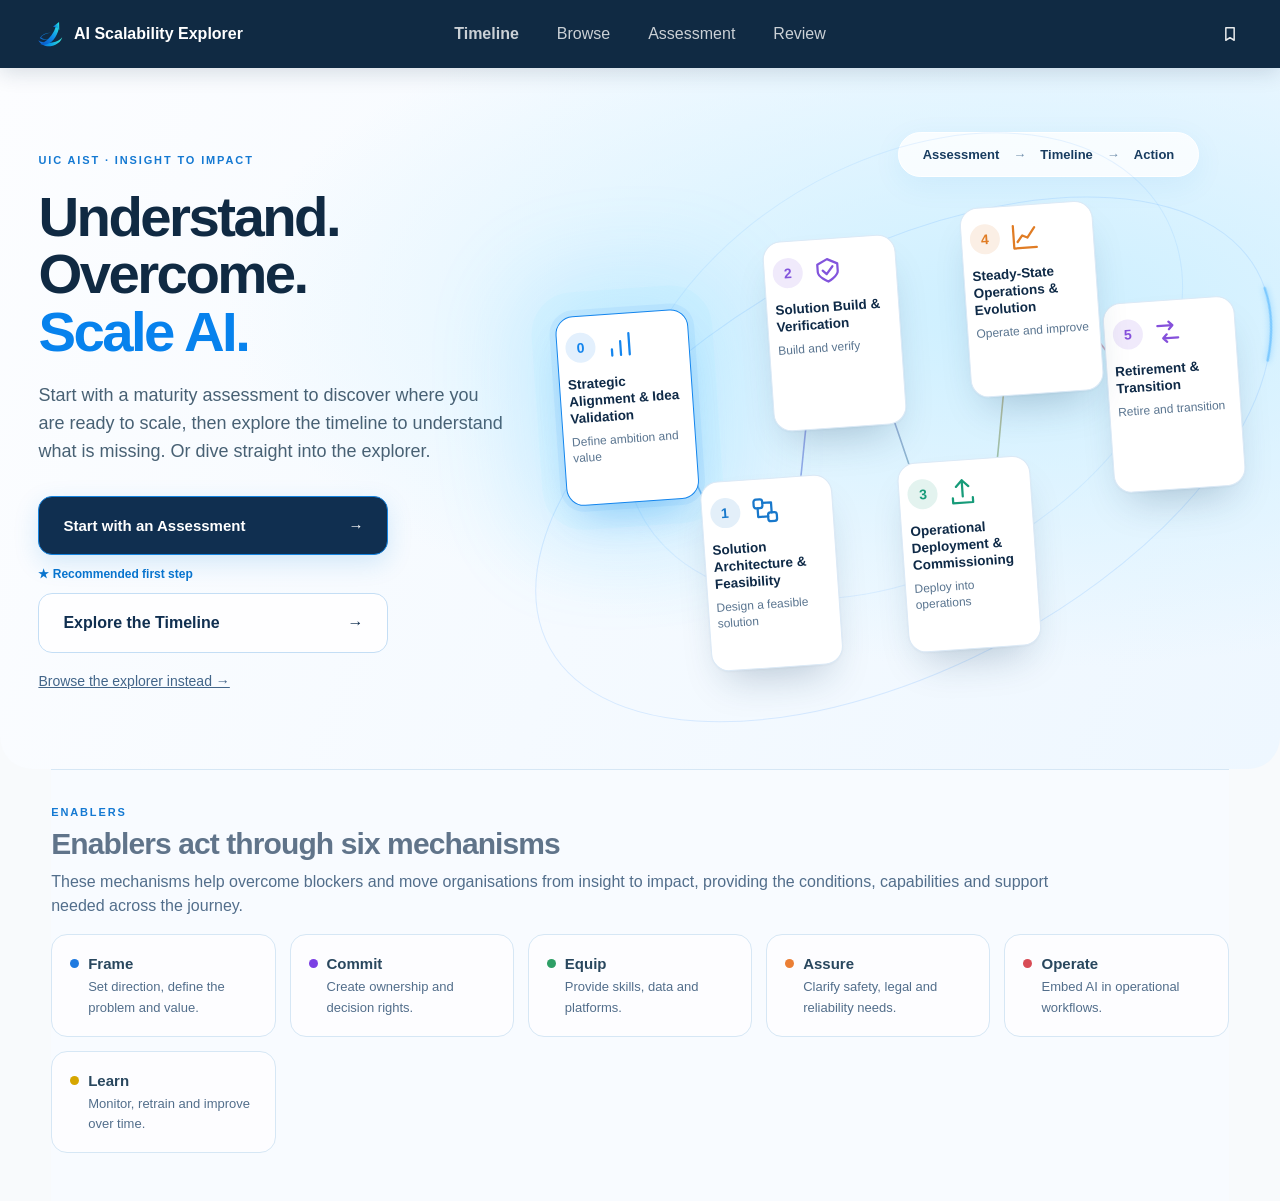
==== index.html @ 23cfee9b "Hide stakeholder review and highlight the first stakeholder in Explorer cards" ====
<!doctype html>
<html lang="en">
<head>
  <meta charset="utf-8" />
  <meta name="viewport" content="width=device-width, initial-scale=1" />
  <meta name="color-scheme" content="light" />
  <title>AI Scalability Explorer</title>
  <script src="dependencies.js?v=20261002-stage-map"></script>
  <script src="stage-dependencies.js?v=20261002-stage-map"></script>
  <script src="validation.js?v=20261102-review84"></script>
  <script src="readiness.js?v=20261012-review"></script>
  <link rel="stylesheet" href="readiness.css?v=20261012-review" />
  <link rel="stylesheet" href="validation.css?v=20261007-review" />
  <style>
:root {
  --navy: #102a43;
  --navy-2: #173f5f;
  --ink: #172b3a;
  --muted: #64748b;
  --line: #dde6ee;
  --line-2: #edf2f6;
  --surface: #ffffff;
  --surface-soft: #f7fafc;
  --blue: #1479d2;
  --blue-soft: #eaf4ff;
  --shadow: 0 10px 35px rgba(16, 42, 67, .08);
  --frame: #1f7ae0;
  --commit: #7b3fe4;
  --equip: #2e9f66;
  --assure: #eb7f35;
  --operate: #d84b55;
  --learn: #d6a600;
  --radius-lg: 22px;
  --radius: 15px;
  --radius-sm: 10px;
}

* { box-sizing: border-box; }
html { scroll-behavior: smooth; }
body {
  margin: 0;
  font-family: Inter, ui-sans-serif, -apple-system, BlinkMacSystemFont, "Segoe UI", sans-serif;
  color: var(--ink);
  background: #f8fafc;
  -webkit-font-smoothing: antialiased;
}
button, input, select { font: inherit; }
button { color: inherit; }
.svg-sprite { position: absolute; overflow: hidden; }

.topbar {
  height: 68px;
  background: var(--navy);
  color: white;
  display: grid;
  grid-template-columns: 1fr auto 1fr;
  align-items: center;
  gap: 20px;
  padding: 0 30px;
  position: sticky;
  top: 0;
  z-index: 50;
  box-shadow: 0 4px 22px rgba(15, 42, 67, .16);
}
.brand {
  display: inline-flex;
  align-items: center;
  gap: 10px;
  border: 0;
  color: white;
  background: none;
  font-weight: 700;
  cursor: pointer;
  justify-self: start;
}
.brand-mark {
  width: 28px;
  height: 28px;
  position: relative;
  display: inline-block;
  flex: 0 0 auto;
  background: url("assets/ai-scalability-logo-v2.svg") center/contain no-repeat;
}
.brand-mark span { display:none; }
.brand > span:last-child { display:inline-block !important; color:#fff; visibility:visible; opacity:1; white-space:nowrap; }
.main-nav { display: flex; height: 100%; align-items: stretch; gap: 8px; }
.main-nav button, .main-nav .timeline-nav-link {
  border: 0;
  background: none;
  color: rgba(255,255,255,.78);
  padding: 0 15px;
  cursor: pointer;
  position: relative;
  display: flex;
  align-items: center;
  text-decoration: none;
}
.main-nav button:hover, .main-nav button.active, .main-nav .timeline-nav-link:hover { color: white; }
.main-nav .timeline-nav-link.nav-timeline-pill {
  align-self: center;
  height: 38px;
  margin-right: 6px;
  padding: 0 18px;
  border-radius: 20px;
  background: rgba(255,255,255,.14);
  font-weight: 750;
  color: white;
}
.main-nav .timeline-nav-link.nav-timeline-pill:hover { background: rgba(255,255,255,.22); }
.main-nav .timeline-nav-link.nav-timeline-pill::after { content: none; }
.main-nav button.active::after, .main-nav .timeline-nav-link.active::after {
  content: "";
  position: absolute;
  height: 3px;
  left: 15px;
  right: 15px;
  bottom: 0;
  background: #45a3ff;
  border-radius: 3px 3px 0 0;
}
.topbar-actions { justify-self: end; display: flex; align-items: center; gap: 6px; }
.icon-btn {
  width: 40px;
  height: 40px;
  border: 0;
  border-radius: 10px;
  background: transparent;
  color: rgba(255,255,255,.9);
  cursor: pointer;
  position: relative;
  display: grid;
  place-items: center;
}
.icon-btn:hover { background: rgba(255,255,255,.09); }
.icon-btn svg { width: 20px; height: 20px; }
.count-dot {
  position: absolute;
  right: 2px;
  top: 2px;
  min-width: 17px;
  height: 17px;
  padding: 0 4px;
  display: grid;
  place-items: center;
  border-radius: 9px;
  background: #43a0f5;
  color: white;
  font-size: 10px;
  font-weight: 800;
  border: 2px solid var(--navy);
}

#app { min-height: calc(100vh - 68px); }
.page {
  width: min(1180px, calc(100% - 42px));
  margin: 0 auto;
  padding: 54px 0 80px;
}
.page.narrow { width: min(920px, calc(100% - 42px)); }
.eyebrow {
  margin: 0 0 10px;
  font-size: 11px;
  text-transform: uppercase;
  letter-spacing: .17em;
  font-weight: 800;
  color: var(--blue);
}
h1, h2, h3, p { margin-top: 0; }
h1 { font-size: clamp(36px, 5vw, 62px); line-height: .98; letter-spacing: -.045em; color: #102a43; }
h2 { font-size: clamp(30px, 3vw, 42px); line-height: 1.08; letter-spacing: -.03em; color: #102a43; }
h3 { font-size: 18px; color: #17334c; }
.lead { font-size: 18px; line-height: 1.62; color: #486174; max-width: 680px; }
.subtle { color: var(--muted); line-height: 1.55; }

.hero {
  margin-top: -54px;
  padding-top: 70px;
  padding-bottom: 56px;
  min-height: 470px;
  position: relative;
  overflow: hidden;
  background:
    radial-gradient(circle at 78% 24%, rgba(69,163,255,.16), transparent 24%),
    radial-gradient(circle at 64% 55%, rgba(46,159,102,.10), transparent 24%),
    linear-gradient(135deg, #fafdff 0%, #f4f8fb 58%, #edf5fb 100%);
  border-radius: 0 0 32px 32px;
}
.hero::after {
  content: "";
  position: absolute;
  width: 720px;
  height: 260px;
  right: -80px;
  top: 90px;
  border: 2px solid rgba(20,121,210,.16);
  border-left-color: transparent;
  border-bottom-color: transparent;
  border-radius: 50%;
  transform: rotate(-8deg);
}
.hero-inner { width: min(1180px, calc(100% - 42px)); margin: 0 auto; position: relative; z-index: 1; }
.hero-copy { max-width: 640px; }
.hero h1 { max-width: 610px; margin-bottom: 22px; }
.home-cards {
  width: min(1180px, calc(100% - 42px));
  margin: -92px auto 0;
  position: relative;
  z-index: 3;
  display: grid;
  grid-template-columns: repeat(3, 1fr);
  gap: 16px;
}
.entry-card, .domain-card, .path-card {
  border: 1px solid var(--line);
  background: rgba(255,255,255,.98);
  border-radius: var(--radius);
  box-shadow: 0 8px 24px rgba(16,42,67,.04);
  transition: transform .2s ease, box-shadow .2s ease, border-color .2s ease;
}
.entry-card {
  min-height: 210px;
  padding: 26px;
  text-align: left;
  cursor: pointer;
  display: flex;
  flex-direction: column;
}
.entry-card:hover, .domain-card:hover, .path-card:hover {
  transform: translateY(-2px);
  box-shadow: var(--shadow);
  border-color: #c9d9e7;
}
.entry-icon, .domain-icon {
  width: 44px;
  height: 44px;
  border-radius: 50%;
  background: var(--blue-soft);
  color: var(--blue);
  display: grid;
  place-items: center;
  font-weight: 800;
  margin-bottom: 22px;
}
.entry-card p { color: var(--muted); line-height: 1.5; margin-bottom: 20px; }
.card-link { margin-top: auto; color: var(--blue); font-weight: 750; font-size: 14px; }
.framework-strip {
  width: min(1180px, calc(100% - 42px));
  margin: 34px auto 70px;
  padding: 22px 4px;
}
.framework-title { font-size: 12px; font-weight: 750; color: #60748a; margin-bottom: 14px; }
.mechanism-row { display: flex; flex-wrap: wrap; gap: 10px 18px; }
.mechanism-mini { display: inline-flex; align-items: center; gap: 7px; font-size: 13px; font-weight: 720; color: #42596d; }
.mechanism-dot { width: 9px; height: 9px; border-radius: 50%; background: var(--mech); }

.mechanism-explainer-grid {
  display: grid;
  grid-template-columns: repeat(3, minmax(0,1fr));
  gap: 10px;
}
.mechanism-explainer {
  --mech: var(--blue);
  border: 1px solid var(--line);
  background: rgba(255,255,255,.88);
  border-radius: 12px;
  padding: 12px 13px;
  display: grid;
  grid-template-columns: auto 1fr;
  gap: 3px 9px;
  align-items: start;
}
.mechanism-explainer .mechanism-dot { margin-top: 4px; }
.mechanism-explainer strong {
  color: #29475e;
  font-size: 12px;
  line-height: 1.2;
}
.mechanism-explainer small {
  grid-column: 2;
  color: #718595;
  font-size: 10.5px;
  line-height: 1.35;
}


.hero-grid { display: grid; grid-template-columns: minmax(0,440px) minmax(0,1fr); align-items: center; gap: 40px; }
.hero-actions { display: flex; align-items: center; gap: 22px; margin-top: 30px; flex-wrap: wrap; }
.hero-cta {
  display: inline-flex;
  align-items: center;
  gap: 10px;
  background: var(--navy);
  color: #fff;
  text-decoration: none;
  padding: 15px 24px;
  border-radius: 14px;
  font-weight: 750;
  font-size: 15px;
  box-shadow: 0 14px 30px rgba(16,42,67,.22);
  transition: transform .18s ease, box-shadow .18s ease, background .18s ease;
}
.hero-cta:hover { background: var(--navy-2); transform: translateY(-2px); box-shadow: 0 18px 36px rgba(16,42,67,.28); }
.hero-cta-arrow { display: inline-block; transition: transform .18s ease; }
.hero-cta:hover .hero-cta-arrow { transform: translateX(3px); }
.hero-secondary {
  border: 0;
  background: none;
  color: var(--muted);
  font-weight: 650;
  font-size: 14px;
  cursor: pointer;
  padding: 0;
  text-decoration: underline;
  text-underline-offset: 3px;
  text-decoration-color: var(--line);
}
.hero-secondary:hover { color: var(--ink); text-decoration-color: var(--muted); }

.hero-visual { position: relative; }
.hero-visual svg { width: 100%; height: auto; display: block; overflow: visible; }
.hero-visual-tag {
  position: absolute;
  right: 4px;
  bottom: -10px;
  background: rgba(16,42,67,.92);
  color: #fff;
  font-size: 11.5px;
  font-weight: 700;
  padding: 7px 14px;
  border-radius: 20px;
  box-shadow: 0 10px 24px rgba(16,42,67,.22);
}
.hv-card { fill: rgba(255,255,255,.98); stroke: var(--line); stroke-width: 1; }
.hv-card-selected { fill: rgba(255,255,255,.98); stroke: var(--blue); stroke-width: 2; filter: drop-shadow(0 12px 22px rgba(20,121,210,.16)); }
.hv-chip { fill: rgba(255,255,255,.98); }
.hv-num-circle { fill: var(--blue-soft); }
.hv-num-text { fill: var(--blue); font-weight: 800; font-size: 13px; text-anchor: middle; }
.hv-heading { fill: var(--ink); font-weight: 800; font-size: 12.5px; }
.hv-title { fill: var(--ink); font-weight: 750; font-size: 13px; }
.hv-muted { fill: var(--muted); font-size: 10px; }
.hv-kicker { fill: var(--blue); font-weight: 800; font-size: 9.5px; letter-spacing: .04em; }
.hv-chip-title { fill: var(--ink); font-weight: 700; font-size: 10.5px; }
.hv-crumb-bg { fill: var(--blue-soft); }
.hv-crumb-text { fill: var(--blue); font-weight: 800; font-size: 10.5px; }
.hv-frame-line { stroke: var(--frame); }
.hv-frame-fill { fill: var(--frame); }
.hv-frame-text { fill: var(--frame); font-weight: 850; font-size: 9px; letter-spacing: .05em; }
.hv-commit-line { stroke: var(--commit); }
.hv-commit-fill { fill: var(--commit); }
.hv-commit-text { fill: var(--commit); font-weight: 850; font-size: 9px; letter-spacing: .05em; }
.hv-equip-line { stroke: var(--equip); }
.hv-equip-fill { fill: var(--equip); }
.hv-equip-text { fill: var(--equip); font-weight: 850; font-size: 9px; letter-spacing: .05em; }
.hv-edge { fill: none; stroke: #c3d5e0; stroke-width: 2; }
.hv-edge-anim { stroke-dasharray: 420; stroke-dashoffset: 420; animation: hvDraw .85s ease forwards; }
.hv-edge-1 { animation-delay: .1s; }
.hv-edge-2 { animation-delay: .45s; }
.hv-edge-3 { animation-delay: .55s; }
.hv-edge-4 { animation-delay: .65s; }
@keyframes hvDraw { to { stroke-dashoffset: 0; } }
@media (prefers-reduced-motion: reduce) {
  .hv-edge-anim { animation: none; stroke-dashoffset: 0; }
}

.explore-more { width: min(1180px, calc(100% - 42px)); margin: 12px auto 0; }
.explore-more-head { display: flex; align-items: baseline; justify-content: space-between; gap: 16px; margin-bottom: 16px; }
.explore-more-head h2 { font-size: 17px; margin: 0; }
.explore-more-head p { margin: 0; color: var(--muted); font-size: 13px; }
.home-cards.home-cards--secondary { width: auto; margin: 0; position: static; grid-template-columns: repeat(3, 1fr); }
.home-cards--secondary .entry-card { min-height: auto; padding: 20px 22px; }
.home-cards--secondary .entry-icon { width: 34px; height: 34px; margin-bottom: 12px; font-size: 13px; }
.home-cards--secondary h3 { font-size: 15px; margin: 0 0 5px; }
.home-cards--secondary p { font-size: 12.5px; margin-bottom: 10px; line-height: 1.45; }

.page-head { display: flex; align-items: flex-start; justify-content: space-between; gap: 30px; margin-bottom: 34px; }
.page-head h2 { margin-bottom: 8px; }
.path-grid { display: grid; grid-template-columns: repeat(2, minmax(0,1fr)); gap: 18px; margin: 36px 0 36px; }
.path-card { padding: 30px; min-height: 210px; cursor: pointer; text-align: left; }
.path-card .path-visual { width: 54px; height: 54px; border-radius: 17px; display:grid; place-items:center; background:#eef6fd; color: var(--blue); margin-bottom: 35px; font-weight: 850; }
.path-card p { color: var(--muted); line-height: 1.5; }
.path-card.disabled { cursor: default; opacity: .58; }
.path-card.disabled:hover { transform:none; box-shadow:none; border-color:var(--line); }
.browse-all { display: grid; grid-template-columns: 1fr auto 1fr; gap: 16px; align-items: center; margin-top: 22px; }
.browse-all::before, .browse-all::after { content:""; height:1px; background:var(--line); }
.browse-label { font-size: 11px; text-transform: uppercase; letter-spacing: .16em; color: #7a8c9e; font-weight:800; }
.secondary-actions { display:flex; gap:12px; justify-content:center; margin-top:14px; flex-wrap:wrap; }
.outline-btn, .ghost-btn, .primary-btn, .back-btn, .filter-btn {
  border-radius: 10px;
  padding: 10px 15px;
  font-weight: 720;
  cursor: pointer;
}
.outline-btn { border: 1px solid #cbdbe8; background: white; color: #185a91; }
.outline-btn:hover { border-color:#8fb9d9; background:#f8fcff; }
.ghost-btn { border: 0; background: transparent; color: var(--blue); }
.primary-btn { border:0; background:var(--blue); color:white; box-shadow:0 7px 18px rgba(20,121,210,.18); }
.primary-btn:hover { background:#0d6cbc; }
.back-btn { border:0; background:transparent; color: var(--blue); padding-left:0; display:inline-flex; align-items:center; gap:6px; }
.back-btn svg { width:17px; height:17px; }

.domain-grid { display:grid; grid-template-columns:repeat(3,minmax(0,1fr)); gap:16px; }
.domain-card { padding: 24px; min-height: 190px; cursor:pointer; text-align:left; display:flex; flex-direction:column; }
.domain-card h3 { margin-bottom:10px; }
.domain-card p { color: var(--muted); line-height:1.5; }
.domain-card .chev { margin-top:auto; align-self:flex-end; color:var(--blue); }
.domain-card .chev svg { width:19px; height:19px; }
.domain-card.not-loaded { opacity:.62; }
.domain-card.not-loaded:hover { opacity:.8; }

.domain-title-row { display:flex; align-items:flex-start; justify-content:space-between; gap:24px; margin-bottom:26px; }
.domain-heading { display:flex; gap:16px; align-items:flex-start; }
.domain-heading .domain-icon { flex:0 0 auto; margin:0; }
.domain-heading h2 { margin-bottom:8px; }
.filter-btn { border:1px solid #bcd7ec; background:white; color:#1768a6; display:inline-flex; gap:8px; align-items:center; }
.filter-btn svg { width:17px; height:17px; }
.active-context { display:flex; flex-wrap:wrap; gap:8px; margin: -4px 0 22px; }
.context-chip { border-radius:20px; background:#eef6fd; color:#245e8b; font-size:12px; font-weight:700; padding:7px 10px; }

.blocker-list { display:flex; flex-direction:column; gap:10px; }
.blocker-card { border:1px solid var(--line); background:white; border-radius:13px; overflow:hidden; transition:border-color .18s ease, box-shadow .18s ease; }
.blocker-card.open { border-color:#bdd8ec; box-shadow:0 9px 25px rgba(16,42,67,.05); }
.blocker-summary { width:100%; border:0; background:white; text-align:left; padding:20px 22px; display:grid; grid-template-columns:1fr auto; gap:18px; cursor:pointer; }
.blocker-title-line { display:flex; align-items:center; flex-wrap:wrap; gap:9px; margin-bottom:5px; }
.blocker-title-line strong { color:#17334c; font-size:16px; }
.stage-badge { display:inline-flex; border-radius:20px; background:#eef6fd; color:#1769aa; font-size:11px; font-weight:780; padding:5px 8px; }
.blocker-statement { color:#657a8c; line-height:1.48; margin:0; font-size:14px; }
.chevron { color:#4f7b9b; transition:transform .2s; align-self:center; }
.blocker-card.open .chevron { transform:rotate(90deg); }
.chevron svg { width:19px; height:19px; }
.blocker-detail { padding:0 22px 24px; border-top:1px solid var(--line-2); }
.detail-actions { display:flex; justify-content:flex-end; padding:12px 0 4px; }
.save-btn { border:0; background:transparent; color:#486b84; cursor:pointer; display:inline-flex; align-items:center; gap:6px; padding:7px 9px; border-radius:8px; }
.save-btn:hover { background:#f3f8fb; }
.save-btn.saved { color:var(--blue); background:#eef6fd; }
.save-btn svg { width:17px; height:17px; }
.detail-grid { display:grid; grid-template-columns:1fr 1fr; gap:14px; margin:12px 0 16px; }
.detail-panel { border:1px solid var(--line-2); background:#fbfdfe; border-radius:12px; padding:16px; }
.detail-label { font-size:12px; font-weight:800; color:#28465d; margin-bottom:7px; }
.detail-panel p { color:#5f7486; line-height:1.55; margin:0; font-size:13.5px; }
.meta-row { display:grid; grid-template-columns:1.2fr .8fr 1fr; gap:12px; padding:13px 0 20px; border-bottom:1px solid var(--line-2); }
.meta-item small { display:block; color:#8292a1; font-weight:700; font-size:10px; text-transform:uppercase; letter-spacing:.08em; margin-bottom:5px; }
.meta-item span { font-size:12.5px; color:#456075; line-height:1.4; }
.enable-head { display:flex; justify-content:space-between; gap:18px; align-items:center; margin:22px 0 15px; }
.enable-head h3 { margin:0; font-size:16px; }
.mechanism-chips { display:flex; gap:7px; flex-wrap:wrap; }
.mech-chip { border-radius:20px; padding:6px 10px; background: color-mix(in srgb, var(--mech) 10%, white); color:var(--mech); font-size:11px; font-weight:800; }
.enabler-group { margin-top:13px; }
.enabler-group-title { display:flex; align-items:center; gap:7px; color:var(--equip); font-size:12px; font-weight:820; margin:0 0 8px; }
.enabler-group-title::before { content:""; width:8px; height:8px; border-radius:50%; background:currentColor; }
.enabler-list { display:flex; flex-direction:column; gap:7px; }
.enabler-card { border:1px solid var(--line); border-radius:10px; background:white; overflow:hidden; }
.enabler-summary { width:100%; border:0; background:white; padding:14px 15px; text-align:left; display:grid; grid-template-columns:1fr auto; gap:16px; cursor:pointer; }
.enabler-summary strong { display:block; color:#19364e; margin-bottom:5px; font-size:13.5px; }
.enabler-summary p { margin:0; color:#6a7f90; line-height:1.45; font-size:12.5px; }
.enabler-detail { padding:0 15px 16px; border-top:1px solid var(--line-2); }
.enabler-detail-grid { display:grid; grid-template-columns:1fr 1fr; gap:12px; padding-top:14px; }
.mini-section { background:#fafcfd; border-radius:9px; padding:12px; border:1px solid var(--line-2); }
.mini-section b { display:block; font-size:11px; color:#38556b; margin-bottom:6px; }
.mini-section p { margin:0; color:#64798a; line-height:1.5; font-size:12px; }
.enabler-stakeholders { margin-top:10px; color:#6a7f90; font-size:12px; line-height:1.5; }
.relevance-btn { border:0; padding:9px 0 0; background:transparent; color:var(--blue); font-size:12px; font-weight:750; cursor:pointer; }
.rationale { margin:9px 0 0; padding:11px 12px; background:#f2f8fd; border-left:3px solid #8ec3ed; color:#587185; font-size:12px; line-height:1.5; border-radius:0 8px 8px 0; }
.show-more { border:0; background:transparent; color:var(--blue); font-weight:730; font-size:12px; cursor:pointer; margin:9px 0 0 10px; }
.empty-state { border:1px dashed #cddae4; border-radius:14px; padding:34px; text-align:center; color:#6c8192; background:#fbfdfe; }

.role-modal, .search-modal, .filter-drawer {
  position:fixed;
  inset:0;
  background:rgba(9,28,43,.36);
  z-index:100;
  display:flex;
  align-items:center;
  justify-content:center;
  padding:20px;
  backdrop-filter: blur(4px);
}
.modal-card { width:min(650px,100%); max-height:min(760px,calc(100vh - 40px)); overflow:auto; background:white; border-radius:18px; box-shadow:0 26px 80px rgba(9,28,43,.24); padding:26px; }
.modal-head { display:flex; justify-content:space-between; gap:18px; align-items:flex-start; margin-bottom:18px; }
.modal-head h3 { margin-bottom:7px; font-size:22px; }
.close-modal { border:0; width:38px; height:38px; border-radius:9px; background:#f3f6f8; cursor:pointer; display:grid; place-items:center; }
.close-modal svg { width:18px; height:18px; }
.check-list { display:grid; grid-template-columns:1fr 1fr; gap:9px; margin:18px 0 24px; }
.check-item { border:1px solid var(--line); border-radius:10px; padding:12px 13px; display:flex; gap:9px; align-items:flex-start; cursor:pointer; }
.check-item input { margin-top:2px; accent-color:var(--blue); }
.check-item span { font-size:13px; color:#425e73; }
.modal-actions { display:flex; justify-content:flex-end; gap:10px; }

.filter-drawer { justify-content:flex-end; padding:0; }
.drawer { width:min(420px,100%); height:100%; background:white; padding:26px; box-shadow:-20px 0 65px rgba(9,28,43,.18); overflow:auto; }
.filter-section { padding:18px 0; border-bottom:1px solid var(--line-2); }
.filter-section label { display:block; font-weight:780; color:#27445b; margin-bottom:10px; font-size:13px; }
.filter-section select { width:100%; border:1px solid #cddbe5; border-radius:9px; padding:10px 11px; background:white; color:#425c70; }
.filter-section .check-list { grid-template-columns:1fr; margin:8px 0 0; }
.disabled-filter { color:#8a99a6; font-size:12px; line-height:1.5; background:#f7f9fb; padding:11px; border-radius:9px; }

.search-input-wrap { position:relative; margin:10px 0 18px; }
.search-input-wrap svg { position:absolute; left:13px; top:50%; transform:translateY(-50%); width:18px; height:18px; color:#7890a3; }
.search-input-wrap input { width:100%; border:1px solid #cbd9e4; border-radius:11px; padding:13px 14px 13px 42px; font-size:15px; outline:none; }
.search-input-wrap input:focus { border-color:#75add8; box-shadow:0 0 0 3px #edf7ff; }
.search-tabs { display:flex; gap:8px; margin-bottom:17px; }
.search-tab { border:1px solid #d7e2ea; background:#fff; border-radius:18px; padding:6px 11px; cursor:pointer; color:#5d7386; font-size:12px; font-weight:760; }
.search-tab.active { background:#eaf4ff; color:#1768a6; border-color:#bcd9ef; }
.search-section { margin-top:16px; }
.search-section h4 { margin:0 0 8px; color:#29475e; }
.search-result { border-top:1px solid var(--line-2); padding:12px 2px; cursor:pointer; }
.search-result strong { display:block; color:#17364f; margin-bottom:4px; font-size:13px; }
.search-result span { color:#738697; font-size:12px; line-height:1.4; }

.maturity-options { display:grid; grid-template-columns:1fr 1fr; gap:16px; margin-top:28px; }
.maturity-card { border:1px solid var(--line); border-radius:15px; background:white; padding:25px; min-height:170px; }
.maturity-card h3 { font-size:18px; }
.mockup-note { margin-top:26px; border-radius:13px; background:#f1f7fc; border:1px solid #d6e9f7; padding:18px; color:#557086; line-height:1.55; }

.prototype-badge{display:inline-flex;border-radius:20px;padding:5px 8px;background:#eef7fd;color:#2675a8;font-size:10px;font-weight:800;text-transform:uppercase;letter-spacing:.08em;margin-bottom:14px}
.maturity-card-featured{border-color:#bcd9eb;box-shadow:0 12px 32px rgba(28,85,123,.07)}
.muted-card{background:#fbfcfd}.assessment-card-actions{display:flex;gap:9px;flex-wrap:wrap;margin-top:20px}.text-action{display:block;margin-top:15px;border:0;background:transparent;color:var(--blue);padding:0;cursor:pointer;font-weight:750}.coming-soon{display:inline-block;margin-top:20px;color:#8b9aa5;font-size:12px;font-weight:750}
.assessment-shell{max-width:900px;margin:0 auto;padding-top:34px}.assessment-topline{display:flex;justify-content:space-between;align-items:center;color:#7c8f9d;font-size:12px}.assessment-progress{height:5px;background:#e9f0f4;border-radius:10px;overflow:hidden;margin:18px 0 10px}.assessment-progress i{display:block;height:100%;background:var(--blue);border-radius:10px;transition:width .25s ease}.assessment-question-meta{display:flex;justify-content:space-between;color:#7d909f;font-size:11px;font-weight:760;text-transform:uppercase;letter-spacing:.07em;margin-bottom:18px}
.assessment-question-card{background:white;border:1px solid #d7e4ec;border-radius:18px;padding:34px;box-shadow:0 16px 44px rgba(24,61,86,.06)}.assessment-question-card h2{font-size:25px;line-height:1.28;max-width:760px;margin-bottom:25px}.assessment-options{display:grid;grid-template-columns:1fr 1fr;gap:10px}.assessment-option{display:flex;gap:12px;align-items:flex-start;text-align:left;border:1px solid #d9e4eb;background:#fff;border-radius:12px;padding:15px;cursor:pointer;color:#27485e}.assessment-option:hover{border-color:#9ec4dc;background:#f9fcfe}.assessment-option.selected{border-color:#2d83bb;background:#eef8fe;box-shadow:0 0 0 3px rgba(45,131,187,.08)}.answer-radio{flex:0 0 auto;width:17px;height:17px;border:2px solid #b8c9d4;border-radius:50%;margin-top:2px}.assessment-option.selected .answer-radio{border:5px solid #2d83bb}.assessment-option strong{display:block;font-size:13px}.assessment-option small{display:block;color:#83949f;margin-top:3px;font-size:10.5px}
.assessment-trace{border-top:1px solid #e6edf2;margin-top:25px;padding-top:16px}.trace-toggle{border:0;background:transparent;color:#39789f;font-weight:760;padding:0;cursor:pointer}.trace-toggle span{display:inline-grid;place-items:center;width:18px;height:18px;border-radius:50%;background:#edf5fa;margin-left:5px}.trace-body{margin-top:13px;color:#718693;font-size:12px}.trace-blockers{display:flex;flex-wrap:wrap;gap:7px}.trace-blockers span{background:#f2f6f9;border:1px solid #e0e9ee;border-radius:18px;padding:6px 9px;color:#526e80;font-size:10.5px}.assessment-nav{display:flex;justify-content:space-between;margin-top:26px}.assessment-nav button:disabled{opacity:.4;cursor:not-allowed}
.assessment-results{max-width:980px;margin:0 auto}.results-head{display:grid;grid-template-columns:1fr auto;gap:30px;align-items:end}.result-summary{min-width:180px;background:#f0f7fb;border:1px solid #d6e8f2;border-radius:16px;padding:18px;text-align:center}.result-summary strong{display:block;font-size:34px;color:#1e6f9f}.result-summary span,.result-summary small{display:block;color:#688091}.result-summary span{font-weight:760;font-size:12px}.result-summary small{margin-top:5px;font-size:10.5px}.assessment-gate-list{display:grid;gap:9px;margin:30px 0}.assessment-gate-row{display:grid;grid-template-columns:44px 1fr auto;align-items:center;gap:14px;border:1px solid #dce6ec;background:white;border-radius:13px;padding:14px 16px}.gate-result-number{width:34px;height:34px;border-radius:50%;display:grid;place-items:center;background:#edf5fa;color:#2a739f;font-weight:850}.assessment-gate-row strong{display:block;color:#294b62;font-size:13px}.assessment-gate-row small{display:block;margin-top:3px;color:#8496a2;font-size:10.5px}.gate-result-badge{border-radius:18px;background:#f3f6f8;color:#68808f;padding:6px 9px;font-size:10px;font-weight:800}.assessment-gate-row.done{border-color:#c8e3d1;background:#fbfefc}.assessment-gate-row.done .gate-result-number,.assessment-gate-row.done .gate-result-badge{background:#e6f5ea;color:#398354}.assessment-gate-row.empty{opacity:.66}.results-actions{display:flex;gap:10px;flex-wrap:wrap}
@media(max-width:760px){.assessment-options{grid-template-columns:1fr}.assessment-question-card{padding:22px}.results-head{grid-template-columns:1fr}.assessment-gate-row{grid-template-columns:38px 1fr}.gate-result-badge{grid-column:2}.maturity-options{grid-template-columns:1fr}}

.selection-summary { display:flex; gap:8px; flex-wrap:wrap; margin:18px 0 28px; }
.stat-chip { background:#eef5fa; color:#49677e; border-radius:18px; padding:7px 10px; font-size:12px; font-weight:760; }
.selection-section { margin-top:30px; }
.selection-list { display:grid; gap:9px; }
.selection-item { border:1px solid var(--line); background:white; border-radius:11px; padding:16px; display:flex; justify-content:space-between; gap:18px; }
.selection-item strong { color:#17364f; font-size:14px; }
.selection-item small { display:block; margin-top:4px; color:#7a8d9d; }
.remove-btn { border:0; background:#f6f8fa; color:#617789; border-radius:8px; padding:7px 10px; cursor:pointer; }


.browse-section { margin-top:34px; }
.browse-section + .browse-section { margin-top:46px; }
.browse-section-head { display:flex; justify-content:space-between; align-items:flex-start; gap:18px; margin-bottom:12px; }
.browse-section-head h3 { margin:0; font-size:20px; }
.browse-section-head .eyebrow { margin-bottom:5px; }
.mechanism-filter-row { display:flex; gap:8px; flex-wrap:wrap; margin:8px 0 28px; padding-bottom:18px; border-bottom:1px solid var(--line); }
.mechanism-filter { border:1px solid #d6e2ea; background:white; color:#60778a; border-radius:20px; padding:8px 13px; font-size:12px; font-weight:780; cursor:pointer; }
.mechanism-filter:hover { border-color:#a9c7dc; }
.mechanism-filter.active { background:#edf6fd; color:#1768a6; border-color:#b8d8ee; }
.mechanism-filter.active:not([data-mechanism-filter="all"]) { color:var(--mech); background:color-mix(in srgb, var(--mech) 9%, white); border-color:color-mix(in srgb, var(--mech) 28%, white); }
.mechanism-section-head .subtle { margin:5px 0 0; max-width:690px; font-size:13px; }
.standalone-enabler { margin-bottom:8px; }
.related-blockers-wrap { margin-top:18px; padding-top:16px; border-top:1px solid var(--line-2); }
.related-blockers-wrap h4 { margin:0 0 12px; color:#28465d; font-size:13px; }
.related-domain { margin-top:14px; }
.related-domain-title { font-size:10px; text-transform:uppercase; letter-spacing:.08em; font-weight:800; color:#8796a3; margin-bottom:6px; }
.related-blocker { border:1px solid var(--line-2); background:#fbfdfe; border-radius:9px; padding:11px 12px; margin-top:6px; }
.related-blocker strong { display:block; color:#29485f; font-size:12.5px; }
.related-blocker .relevance-btn { padding-top:7px; }


/* Stage Gate explorer */
.stage-rail { position:relative; display:grid; grid-template-columns:repeat(6,minmax(0,1fr)); gap:0; margin:28px 0 34px; padding:6px 0; }
.stage-rail::before { content:""; position:absolute; left:8%; right:8%; top:27px; height:2px; background:#dbe7ef; z-index:0; }
.stage-step { position:relative; z-index:1; border:0; background:transparent; text-align:center; cursor:pointer; padding:0 7px; color:#6d8394; }
.stage-step-dot { width:43px; height:43px; margin:0 auto 10px; display:grid; place-items:center; border-radius:50%; border:2px solid #cbdbe6; background:white; color:#557185; font-weight:850; transition:.2s ease; }
.stage-step-copy { display:flex; flex-direction:column; gap:4px; }
.stage-step-copy strong { font-size:11px; line-height:1.25; color:#5c7283; }
.stage-step-copy small { font-size:10px; color:#95a3ae; }
.stage-step.active .stage-step-dot { background:var(--navy); border-color:var(--navy); color:white; box-shadow:0 0 0 6px #edf5fb; }
.stage-step.active .stage-step-copy strong { color:#153750; }
.stage-gate-focus { display:flex; align-items:flex-start; gap:16px; border:1px solid var(--line); background:white; border-radius:14px; padding:18px 20px; margin-bottom:18px; }
.stage-focus-number { flex:0 0 auto; background:#edf6fd; color:#1769aa; border-radius:10px; padding:8px 10px; font-size:12px; font-weight:850; }
.stage-gate-focus h3 { margin:0 0 5px; }
.stage-gate-focus p { margin:0; color:#6b7f90; font-size:13px; }

/* Blocker dependency layer */
.meta-row { grid-template-columns:repeat(4,minmax(0,1fr)); }
.dependency-inline { margin:18px 0 6px; border:1px solid var(--line-2); border-radius:12px; background:#fbfdfe; overflow:hidden; }
.dependency-toggle { width:100%; border:0; background:transparent; padding:14px 15px; display:flex; align-items:center; justify-content:space-between; gap:16px; cursor:pointer; text-align:left; }
.dependency-toggle strong { display:block; color:#29485f; font-size:13px; margin-bottom:3px; }
.dependency-toggle span:not(.chevron) { color:#7b8e9d; font-size:11.5px; }
.dependency-body { border-top:1px solid var(--line-2); padding:14px; display:grid; grid-template-columns:1fr 1fr; gap:14px; background:white; }
.dependency-column { min-width:0; }
.dependency-node { width:100%; border:1px solid #dce6ed; background:#fbfdfe; border-radius:9px; padding:10px 11px; margin-top:7px; text-align:left; cursor:pointer; display:flex; gap:9px; align-items:flex-start; }
.dependency-node:hover { border-color:#a9c9df; background:#f5faff; }
.dependency-node-stage { flex:0 0 auto; font-size:9px; font-weight:850; color:#2771a8; background:#eaf4fb; border-radius:10px; padding:4px 6px; }
.dependency-node strong { color:#36536a; font-size:11.5px; line-height:1.35; }
.dependency-empty { color:#8b9aa6; font-size:12px; margin:8px 0 0; }

/* Semantic-zoom timeline */
.timeline-page { width:min(1280px,calc(100% - 42px)); }
.tl-page-head { display:flex; align-items:flex-end; justify-content:space-between; gap:24px; margin-bottom:18px; }
.tl-page-head h2 { margin-bottom:7px; }
.tl-depth-note { display:flex; align-items:center; gap:8px; color:#8b9aa6; font-size:10px; text-transform:uppercase; letter-spacing:.12em; white-space:nowrap; }
.tl-depth-note i { width:75px; height:2px; display:block; background:linear-gradient(90deg,#cbdbe6,#1c78bb); }
.tl-breadcrumb { display:flex; align-items:center; flex-wrap:wrap; gap:7px; min-height:26px; margin:12px 0 16px; font-size:11.5px; color:#8494a1; }
.tl-breadcrumb button { border:0; background:transparent; color:#39749f; cursor:pointer; padding:2px 0; font:inherit; }
.tl-breadcrumb i { font-style:normal; color:#a8b4bd; }
.tl-rail-wrap { position:relative; margin:8px 0 28px; padding:8px 0 4px; overflow-x:auto; }
.tl-rail-line { position:absolute; left:7%; right:7%; top:31px; height:2px; background:linear-gradient(90deg,#c7d9e7,#a9c9df); }
.tl-rail { position:relative; z-index:1; min-width:860px; display:grid; grid-template-columns:repeat(6,1fr); }
.tl-gate { border:0; background:transparent; cursor:pointer; text-align:center; padding:0 9px; color:#748999; }
.tl-gate-dot { width:46px; height:46px; margin:0 auto 9px; display:grid; place-items:center; border-radius:50%; background:white; border:2px solid #c6d9e7; color:#5c778d; font-weight:850; transition:.2s ease; }
.tl-gate-label { display:block; font-size:11px; line-height:1.25; min-height:28px; color:#557083; }
.tl-gate small { display:block; margin-top:4px; font-size:9.5px; color:#99a7b1; }
.tl-gate:hover .tl-gate-dot { transform:translateY(-2px); border-color:#78add2; }
.tl-gate.active .tl-gate-dot { background:#173b56; border-color:#173b56; color:white; box-shadow:0 0 0 7px #edf5fb; transform:scale(1.05); }
.tl-gate.active .tl-gate-label { color:#163b56; font-weight:800; }
.tl-stage-area { min-height:350px; }
.reveal { animation:tlReveal .28s ease both; }
@keyframes tlReveal { from { opacity:0; transform:translateY(7px); } to { opacity:1; transform:none; } }
.tl-start-hint { max-width:560px; margin:65px auto 0; text-align:center; color:#728899; }
.tl-start-hint > span { display:inline-block; background:#edf6fd; color:#2673a9; border-radius:20px; padding:6px 10px; font-size:10px; font-weight:850; text-transform:uppercase; letter-spacing:.09em; margin-bottom:12px; }
.tl-start-hint h3 { font-size:24px; margin-bottom:8px; }
.tl-stage { padding-top:6px; }
.tl-stage-intro { display:grid; grid-template-columns:minmax(260px,.75fr) 1fr; gap:28px; align-items:end; margin-bottom:18px; padding:18px 2px; border-bottom:1px solid var(--line); }
.tl-stage-intro span { color:#2775aa; font-size:11px; font-weight:850; text-transform:uppercase; letter-spacing:.12em; }
.tl-stage-intro h3 { font-size:24px; margin:5px 0 0; }
.tl-stage-intro p { margin:0; color:#6c8192; line-height:1.55; }
.tl-blocker-cloud { display:grid; grid-template-columns:repeat(3,minmax(0,1fr)); gap:11px; }
.tl-blocker-node { border:1px solid #d9e5ed; background:white; border-radius:13px; padding:17px; text-align:left; cursor:pointer; min-height:135px; transition:.18s ease; box-shadow:0 4px 15px rgba(18,52,76,.025); }
.tl-blocker-node:hover { transform:translateY(-2px); border-color:#9fc5df; box-shadow:0 10px 28px rgba(18,52,76,.07); }
.tl-blocker-node > span { display:block; color:#2c78aa; font-size:9.5px; text-transform:uppercase; letter-spacing:.08em; font-weight:800; margin-bottom:8px; }
.tl-blocker-node strong { display:block; color:#203f57; font-size:13.5px; line-height:1.35; margin-bottom:7px; }
.tl-blocker-node small { color:#7b8d9a; line-height:1.4; font-size:11.2px; }
.tl-focus-kicker { text-align:center; color:#7f92a0; font-size:10px; font-weight:850; text-transform:uppercase; letter-spacing:.14em; margin:16px 0 20px; }
.tl-dependency-map { position:relative; display:grid; grid-template-columns:1fr minmax(280px,1.05fr) 1fr; gap:38px; align-items:center; padding:20px 0 34px; }
.tl-dependency-map::before { content:""; position:absolute; left:21%; right:21%; top:50%; height:1px; background:#c9dbe7; z-index:0; }
.tl-dep-side,.tl-center-wrap { position:relative; z-index:1; }
.tl-side-title { display:flex; align-items:center; gap:7px; margin-bottom:10px; color:#718696; font-size:10px; font-weight:850; text-transform:uppercase; letter-spacing:.09em; }
.tl-side-title span { width:24px; height:24px; display:grid; place-items:center; background:#eef5fa; border-radius:50%; color:#316f9b; }
.tl-dep-stack { display:flex; flex-direction:column; gap:7px; }
.tl-dep-node { border:1px solid #dbe6ed; background:white; border-radius:10px; padding:10px 11px; text-align:left; cursor:pointer; transition:.16s ease; }
.tl-dep-node:hover { border-color:#92bad5; transform:translateX(2px); }
.tl-upstream .tl-dep-node:hover { transform:translateX(-2px); }
.tl-dep-node span { display:block; color:#2d78aa; font-size:9px; font-weight:800; margin-bottom:4px; }
.tl-dep-node strong { color:#3b566a; font-size:11.5px; line-height:1.3; }
.tl-none { border:1px dashed #d8e3ea; border-radius:10px; padding:14px; color:#9aa7b0; font-size:11.5px; background:#fbfdfe; }
.tl-center-wrap { display:grid; place-items:center; }
.tl-center-node { width:100%; border:1px solid #9fc6e1; background:linear-gradient(180deg,#ffffff,#f7fbfe); border-radius:18px; padding:24px; cursor:pointer; text-align:left; box-shadow:0 14px 38px rgba(21,64,94,.10); transition:.2s ease; }
.tl-center-node:hover { transform:scale(1.015); box-shadow:0 18px 46px rgba(21,64,94,.14); }
.tl-center-node strong { display:block; color:#163b56; font-size:18px; line-height:1.3; margin:11px 0 8px; }
.tl-center-node p { color:#667e90; line-height:1.5; font-size:12.5px; margin-bottom:15px; }
.tl-center-node em { font-style:normal; color:#1675b8; font-size:11.5px; font-weight:800; }
.tl-detail { max-width:1050px; margin:0 auto; }
.tl-detail-hero { display:flex; justify-content:space-between; align-items:flex-start; gap:28px; padding:22px 0 20px; border-bottom:1px solid var(--line); }
.tl-detail-hero h2 { font-size:30px; margin:10px 0 8px; }
.tl-detail-hero p { color:#657d8f; line-height:1.55; max-width:760px; }
.tl-detail-badges { display:flex; gap:8px; align-items:center; color:#6f8595; font-size:11px; }
.tl-meta-grid { display:grid; grid-template-columns:repeat(2,minmax(0,1fr)); gap:10px; margin:8px 0 28px; }
.tl-meta-grid > div { background:#fafcfd; border:1px solid var(--line-2); border-radius:10px; padding:12px; }
.tl-meta-grid small { display:block; color:#8a99a5; text-transform:uppercase; letter-spacing:.08em; font-size:9px; font-weight:850; margin-bottom:4px; }
.tl-meta-grid span { color:#526d80; font-size:11.5px; line-height:1.4; }
.tl-mechanism-section { margin-top:34px; padding-top:26px; border-top:1px solid var(--line); }
.tl-section-heading { display:flex; align-items:flex-end; justify-content:space-between; gap:24px; margin-bottom:15px; }
.tl-section-heading h3 { margin-bottom:0; font-size:21px; }
.tl-section-heading > p { color:#7d8f9d; font-size:12px; max-width:390px; text-align:right; margin:0; }
.tl-mechanisms { display:grid; grid-template-columns:repeat(3,minmax(0,1fr)); gap:9px; }
.tl-mechanism { --mech:#397db0; border:1px solid #dbe5ec; background:white; border-radius:12px; padding:13px; text-align:left; cursor:pointer; display:grid; grid-template-columns:1fr auto; gap:4px 10px; transition:.17s ease; }
.tl-mechanism > span { color:var(--mech); font-size:12px; font-weight:850; }
.tl-mechanism b { color:var(--mech); font-size:11px; }
.tl-mechanism small { grid-column:1/-1; color:#7e909d; font-size:10.5px; line-height:1.35; }
.tl-mechanism:hover,.tl-mechanism.active { border-color:color-mix(in srgb,var(--mech) 42%,white); background:color-mix(in srgb,var(--mech) 6%,white); }
.tl-enabler-zone { margin-top:23px; }
.tl-enabler-zone-head { display:flex; align-items:baseline; gap:13px; margin-bottom:10px; }
.tl-enabler-zone-head > span { font-weight:850; font-size:14px; }
.tl-enabler-zone-head p { margin:0; color:#7b8d9a; font-size:11.5px; }
.tl-enabler-list { display:flex; flex-direction:column; gap:7px; }
.tl-enabler-card { border:1px solid var(--line); border-radius:11px; background:white; overflow:hidden; }
.tl-enabler-summary { width:100%; border:0; background:white; padding:14px 15px; display:grid; grid-template-columns:1fr auto; gap:15px; text-align:left; cursor:pointer; }
.tl-enabler-summary strong { display:block; color:#25465e; font-size:13px; margin-bottom:5px; }
.tl-enabler-summary p { color:#758896; margin:0; font-size:11.7px; line-height:1.4; }
.tl-enabler-summary > span { color:#3479aa; font-size:18px; }
.tl-enabler-detail { padding:0 15px 15px; border-top:1px solid var(--line-2); }
.tl-curiosity-hint { margin-top:17px; padding:15px; border:1px dashed #d5e2ea; border-radius:11px; color:#8a99a4; font-size:11.5px; text-align:center; background:#fbfdfe; }

.toast-root { position:fixed; right:22px; bottom:22px; z-index:120; display:flex; flex-direction:column; gap:9px; }
.toast { background:#153750; color:white; border-radius:10px; padding:11px 14px; box-shadow:0 12px 30px rgba(9,28,43,.2); font-size:13px; animation:toastIn .2s ease; }
@keyframes toastIn { from { opacity:0; transform:translateY(8px); } }

@media (max-width: 880px) {
  .topbar { grid-template-columns:1fr auto; padding:0 18px; }
  .main-nav { display:none; }
  .topbar-actions { grid-column:2; }
  .page, .hero-inner, .home-cards, .framework-strip, .explore-more { width:min(100% - 28px, 720px); }
  .home-cards { grid-template-columns:1fr; margin-top:-62px; }
  .home-cards.home-cards--secondary { grid-template-columns:1fr; }
  .mechanism-explainer-grid { grid-template-columns:1fr 1fr; }
  .entry-card { min-height:160px; }
  .hero-grid { grid-template-columns: 1fr; gap: 34px; }
  .hero-visual { order: 1; max-width: 420px; margin: 0 auto; }
  .hero-visual-tag { display: none; }
  .domain-grid { grid-template-columns:1fr 1fr; }
  .detail-grid, .meta-row, .enabler-detail-grid { grid-template-columns:1fr; }
  .check-list { grid-template-columns:1fr; }
}
@media (max-width: 600px) {
  .brand span:last-child { display:none; }
  .topbar { height:60px; }
  #app { min-height:calc(100vh - 60px); }
  .page { padding-top:36px; }
  .hero { margin-top:-36px; padding-top:48px; min-height:420px; }
  .hero h1 { font-size:42px; }
  .lead { font-size:16px; }
  .hero-actions { gap:14px; }
  .hero-cta { padding:13px 20px; font-size:14px; }
  .domain-grid, .path-grid, .maturity-options { grid-template-columns:1fr; }
  .mechanism-explainer-grid { grid-template-columns:1fr; }
  .page-head, .domain-title-row, .enable-head { flex-direction:column; align-items:stretch; }
  .blocker-summary { padding:17px; }
  .blocker-detail { padding:0 17px 20px; }
  .modal-card { padding:20px; }
}

@media (max-width: 880px) {
  .stage-rail { grid-template-columns:repeat(3,1fr); gap:18px 0; }
  .stage-rail::before { display:none; }
  .dependency-body { grid-template-columns:1fr; }
  .tl-page-head,.tl-detail-hero,.tl-section-heading { flex-direction:column; align-items:stretch; }
  .tl-blocker-cloud { grid-template-columns:1fr 1fr; }
  .tl-dependency-map { grid-template-columns:1fr; gap:18px; }
  .tl-dependency-map::before { display:none; }
  .tl-center-wrap { order:-1; }
  .tl-stage-intro { grid-template-columns:1fr; gap:8px; }
  .tl-mechanisms { grid-template-columns:1fr 1fr; }
}
@media (max-width: 600px) {
  .tl-blocker-cloud,.tl-mechanisms,.tl-meta-grid { grid-template-columns:1fr; }
  .tl-depth-note { display:none; }
  .stage-step-copy strong { font-size:10px; }
}
[hidden] { display: none !important; }
#app:focus { outline: none; }


/* UX-A11Y-REFINEMENT */
.main-nav .timeline-nav-link.nav-timeline-pill{
  align-self:stretch;height:auto;margin-right:0;padding:0 15px;border-radius:0;
  background:transparent;font-weight:650;color:rgba(255,255,255,.78)
}
.main-nav .timeline-nav-link.nav-timeline-pill:hover{background:transparent;color:#fff}
.main-nav .timeline-nav-link.nav-timeline-pill::after{content:none}
.icon-btn.active{background:rgba(255,255,255,.12);box-shadow:inset 0 0 0 1px rgba(255,255,255,.14)}
button:focus-visible,a:focus-visible,input:focus-visible,select:focus-visible,[tabindex]:focus-visible{
  outline:3px solid rgba(69,163,255,.58);outline-offset:3px
}
body.modal-open{overflow:hidden}
.home-cards--secondary .entry-card:nth-child(3){
  border-color:#b9d7ec;box-shadow:0 10px 28px rgba(20,121,210,.07)
}
.home-cards--secondary .entry-card:nth-child(3) .entry-icon{
  background:#e7f3fd;box-shadow:0 0 0 5px rgba(20,121,210,.05)
}
.entry-card:active,.domain-card:active,.path-card:active{transform:translateY(0)}
.stage-badge{
  display:inline-grid;place-items:center;min-width:28px;min-height:28px;border-radius:50%;
  background:#f1f6fa;color:#1769aa;border:1px solid #d5e5f0;font-size:11px;font-weight:820;
  padding:4px;flex:0 0 auto
}
.blocker-detail,.enabler-detail{animation:detailReveal .18s ease both}
@keyframes detailReveal{from{opacity:0;transform:translateY(-4px)}to{opacity:1;transform:none}}
.blocker-card.flash,.enabler-card.flash{animation:blockerFlash 1.35s ease both}
@keyframes blockerFlash{
  0%,100%{box-shadow:0 9px 25px rgba(16,42,67,.05)}
  35%{box-shadow:0 0 0 5px rgba(20,121,210,.10),0 12px 30px rgba(16,42,67,.08)}
}
.filter-btn.active{border-color:#77afd6;background:#f5fbff;box-shadow:inset 0 0 0 1px rgba(20,121,210,.06)}
.filter-btn.active::after{content:"";width:7px;height:7px;border-radius:50%;background:var(--blue)}
.search-result[role="button"]:hover,.search-result[role="button"]:focus-visible{background:#f5faff;border-radius:8px}
.search-result .stage-badge{margin-right:9px;vertical-align:middle}
.selection-main{min-width:0;cursor:pointer;border-radius:9px;padding:8px;margin:-8px}
.selection-main:hover,.selection-main:focus-visible{background:#f6fafc}
.selection-meta{display:flex;gap:7px;align-items:center;flex-wrap:wrap;margin-bottom:6px;color:#718595;font-size:10.5px}
.selection-item{align-items:center}
.remove-btn{min-height:40px;flex:0 0 auto}
.stage-rail{
  grid-template-columns:repeat(6,minmax(148px,1fr));overflow-x:auto;overscroll-behavior-inline:contain;
  scrollbar-width:thin;padding:6px 4px 12px
}
.stage-step.empty .stage-step-dot{border-style:dashed;background:#fbfcfd;color:#8b9aa6}
.stage-step.done .stage-step-dot{border-color:#95c7a6;background:#edf8f0;color:#367d4e}
.stage-step.done .stage-step-copy strong{color:#47765a}
.stage-step.active .stage-step-dot{border-style:solid}
@media(max-width:880px){
  .stage-rail{grid-template-columns:repeat(6,minmax(158px,1fr));gap:0}
  .stage-rail::before{display:block;left:79px;right:79px}
}
@media(max-width:760px){
  .topbar{grid-template-columns:auto minmax(0,1fr) auto;padding:0 12px;gap:6px}
  .brand>span:last-child{display:none}
  .main-nav{min-width:0;overflow-x:auto;overscroll-behavior-inline:contain;scrollbar-width:none;gap:0}
  .main-nav::-webkit-scrollbar{display:none}
  .main-nav button,.main-nav .timeline-nav-link{flex:0 0 auto;padding:0 9px;white-space:nowrap}
  .topbar-actions{min-width:0;gap:4px}
  .icon-btn{min-width:42px;min-height:42px}
}
@media(max-width:600px){
  .topbar{padding:0 10px;gap:5px}
  .main-nav button,.main-nav .timeline-nav-link{padding:0 8px;font-size:12px}
  .brand>span:last-child{display:none}
  .page{width:min(100% - 28px,1180px);padding-top:34px}
}
/* RESPONSIVE-HEADER */
@media(max-width:1180px){
  .topbar{grid-template-columns:minmax(150px,.9fr) minmax(0,1.35fr) auto;gap:10px;padding-inline:18px}
  .brand{min-width:0}
  .brand>span:last-child{font-size:clamp(12px,1.2vw,15px);overflow:hidden;text-overflow:ellipsis}
  .main-nav{min-width:0;gap:2px}
  .main-nav button,.main-nav .timeline-nav-link{padding-inline:clamp(7px,1vw,13px);font-size:clamp(11px,1.05vw,14px);white-space:nowrap}
  .topbar-actions{gap:5px}
}
@media(max-width:920px){
  .topbar{grid-template-columns:auto minmax(0,1fr) auto;padding-inline:12px;gap:6px}
  .brand>span:last-child{display:none!important}
  .main-nav{display:flex;min-width:0;overflow-x:auto;scrollbar-width:none;overscroll-behavior-inline:contain}
  .main-nav::-webkit-scrollbar{display:none}
  .main-nav button,.main-nav .timeline-nav-link{flex:0 0 auto;padding-inline:9px;font-size:12px}
  .topbar-actions{grid-column:auto}
}
@media(max-width:560px){
  .topbar{padding-inline:8px}
  .brand-mark{width:25px;height:25px}
  .main-nav button,.main-nav .timeline-nav-link{padding-inline:7px;font-size:11px}
  .icon-btn{min-width:36px;min-height:36px}
}

@media(prefers-reduced-motion:reduce){
  html{scroll-behavior:auto}
  *,*::before,*::after{
    animation-duration:.001ms!important;animation-iteration-count:1!important;
    transition-duration:.001ms!important;scroll-behavior:auto!important
  }
}

/* Community browser owns the remaining viewport; other pages retain their layout. */
.page.community-page{width:100%;max-width:none;padding:8px 16px 0;margin:0;height:calc(100dvh - 68px);display:flex;flex-direction:column}
.community-page-heading{display:flex;align-items:center;gap:20px;min-height:44px}.community-page-heading h2{margin:0;font-size:20px}.community-page-heading .back-btn{margin:0}
body:has(.community-page){height:100dvh;display:flex;flex-direction:column;overflow:hidden}body:has(.community-page) #app{flex:1;min-height:0;display:flex}body:has(.community-page) .page.community-page{height:auto;flex:1;min-height:0}
.community-page iframe{width:100%;flex:1;min-height:0;border:0}
@media(max-width:620px){.page.community-page{padding:0 4px;height:calc(100dvh - 60px)}.community-page-heading{padding:0 8px}}
</style>
  <link rel="stylesheet" href="dependencies.css" />
  <link rel="stylesheet" href="stage-dependencies.css?v=20261002-stage-map" />
<link rel="stylesheet" href="community-metadata.css" /><link rel="stylesheet" href="entry.css?v=20261021-depth">
  <link rel="stylesheet" href="review.css?v=20261029" />
</head>
<body>
  <svg class="svg-sprite" aria-hidden="true" width="0" height="0">
    <symbol id="i-search" viewBox="0 0 24 24"><circle cx="11" cy="11" r="6.5" fill="none" stroke="currentColor" stroke-width="1.8"/><path d="m16 16 4 4" fill="none" stroke="currentColor" stroke-width="1.8" stroke-linecap="round"/></symbol>
    <symbol id="i-bookmark" viewBox="0 0 24 24"><path d="M7 4.5h10v15l-5-3.1-5 3.1z" fill="none" stroke="currentColor" stroke-width="1.8" stroke-linejoin="round"/></symbol>
    <symbol id="i-chevron" viewBox="0 0 24 24"><path d="m9 6 6 6-6 6" fill="none" stroke="currentColor" stroke-width="1.8" stroke-linecap="round" stroke-linejoin="round"/></symbol>
    <symbol id="i-filter" viewBox="0 0 24 24"><path d="M4 6h16M7 12h10M10 18h4" fill="none" stroke="currentColor" stroke-width="1.8" stroke-linecap="round"/></symbol>
    <symbol id="i-back" viewBox="0 0 24 24"><path d="m14.5 5-7 7 7 7" fill="none" stroke="currentColor" stroke-width="1.8" stroke-linecap="round" stroke-linejoin="round"/></symbol>
    <symbol id="i-close" viewBox="0 0 24 24"><path d="m6 6 12 12M18 6 6 18" fill="none" stroke="currentColor" stroke-width="1.8" stroke-linecap="round"/></symbol>
  </svg>

  <header class="topbar">
    <button class="brand" id="brandBtn" aria-label="Go to homepage">
      <span class="brand-mark" aria-hidden="true"><span></span><span></span></span>
      <span>AI Scalability Explorer</span>
    </button>

    <nav class="main-nav" aria-label="Primary navigation">
      <a class="timeline-nav-link nav-timeline-pill" href="./timeline/">Timeline</a>
      <button data-route="explore">Browse</button>
      
      <a class="timeline-nav-link" href="./assessment-preview/">Assessment</a>
      <button data-route="review">Review</button>
      
      
    </nav>

    <div class="topbar-actions">
      <button class="icon-btn" id="selectionBtn" title="Saved items" aria-label="Saved items">
        <svg><use href="#i-bookmark"></use></svg>
        <span id="bookmarkCount" class="count-dot" hidden>0</span>
      </button>
      <button class="icon-btn" id="searchBtn" title="Search" aria-label="Search" hidden>
        <svg><use href="#i-search"></use></svg>
      </button>
    </div>
  </header>

  <main id="app" tabindex="-1"></main>

  <div id="modalRoot"></div>
  <div id="toastRoot" class="toast-root" aria-live="polite"></div>
<script>
const app = document.getElementById('app');
const modalRoot = document.getElementById('modalRoot');
const searchBtn = document.getElementById('searchBtn');
const selectionBtn = document.getElementById('selectionBtn');
const bookmarkCount = document.getElementById('bookmarkCount');
const brandBtn = document.getElementById('brandBtn');
const navButtons = [...document.querySelectorAll('[data-route]')];

const state = {
  data: null,
  route: 'home',
  domain: null,
  openBlocker: null,
  openEnablers: new Set(),
  expandedEnablerLimit: {},
  stakeholders: [],
  dimension: '',
  bookmarks: loadBookmarks(),
  searchType: 'all',
  allMechanism: 'all',
  stageGateView: 0,
  openDependencies: new Set(),
  timelineGate: null,
  timelineBlocker: null,
  timelineDetail: false,
  timelineMechanism: null
};

function loadBookmarks() {
  try { return JSON.parse(localStorage.getItem('aistExplorerBookmarks') || '{"blockers":[],"enablers":[]}'); }
  catch { return { blockers: [], enablers: [] }; }
}
function saveBookmarks() {
  localStorage.setItem('aistExplorerBookmarks', JSON.stringify(state.bookmarks));
  updateBookmarkCount();
}
function updateBookmarkCount() {
  const n = state.bookmarks.blockers.length + state.bookmarks.enablers.length;
  bookmarkCount.textContent = n;
  bookmarkCount.hidden = !n;
}
function icon(name, cls='') { return `<svg class="${cls}"><use href="#i-${name}"></use></svg>`; }
function escapeHtml(value='') {
  return String(value).replace(/[&<>'"]/g, c => ({'&':'&amp;','<':'&lt;','>':'&gt;',"'":'&#39;','"':'&quot;'}[c]));
}
function formatStakeholders(names) {
  return names.map((name, index) => index === 0 ? `<strong>${escapeHtml(name)}</strong>` : escapeHtml(name)).join(' · ');
}
function truncate(text, n=150) {
  const s = String(text || '');
  return s.length > n ? s.slice(0,n).trimEnd() + '…' : s;
}
function unique(arr) { return [...new Set(arr)].sort((a,b)=>a.localeCompare(b)); }
function toast(message) {
  const el = document.createElement('div');
  el.className = 'toast'; el.textContent = message;
  document.getElementById('toastRoot').appendChild(el);
  setTimeout(()=>el.remove(), 2200);
}

async function init() {
  if (window.__EXPLORER_DATA__) {
    state.data = window.__EXPLORER_DATA__;
  } else {
    const res = await fetch('data/explorer-data.json?v=20261001-gates-0-5', {cache: 'no-cache'});
    state.data = await res.json();
  }
  updateBookmarkCount();
  bindGlobal();
  routeFromHash();
}

function bindGlobal() {
  brandBtn.addEventListener('click', ()=>navigate('home'));
  navButtons.forEach(btn => btn.addEventListener('click', ()=>navigate(btn.dataset.route)));
  selectionBtn.addEventListener('click', ()=>navigate('selection'));
  searchBtn.addEventListener('click', openSearch);
  window.addEventListener('hashchange', routeFromHash);
}

function navigate(route) {
  const map = { home:'#home', explore:'#explore', maturity:'#maturity', selection:'#selection', domains:'#communities', stage:'#stage-gates', domain:'#domain/data-foundations' };
  location.hash = map[route] || `#${route}`;
}
function routeFromHash() {
  if (location.hash === '#domains') { location.replace('#communities'); return; }
  const hash = location.hash || '#home';
  if (hash === '#timeline') {
    window.location.replace('./timeline/');
    return;
  }
  if (hash.startsWith('#domain/')) { state.route='domain'; state.domain=hash.split('/')[1]; }
  else state.route = hash === '#communities' ? 'domains' : hash.slice(1) || 'home';
  state.openBlocker = null;
  state.openEnablers.clear();
  state.openDependencies.clear();
  render();
}

function render() {
  searchBtn.hidden = !['explore','domains','domain','all-blockers','all-enablers','stage-gates'].includes(state.route);
  navButtons.forEach(btn => btn.classList.toggle('active', btn.dataset.route === (state.route === 'validate-dependencies' ? 'review' : state.route === 'stage-dependencies' ? 'dependencies' : state.route === 'home' ? '' : state.route === 'domain' || state.route === 'domains' || state.route === 'all-blockers' || state.route === 'all-enablers' || state.route === 'stage-gates' ? 'explore' : state.route)));
  const renderers = { review:renderReview, "project-readiness":()=>ProjectReadiness.mount(app,state.data,{openBlocker:focusBlocker}), "validate-dependencies":()=>DependencyValidation.mount(app), "stage-dependencies":renderStageDependencies, dependencies:renderDependencies, home:renderHome, explore:renderExplore, domains:renderDomains, domain:renderDomain, 'all-blockers':renderAllBlockers, 'all-enablers':renderAllEnablers, maturity:renderMaturity, selection:renderSelection, 'stage-gates':renderStageGates };
  (renderers[state.route] || renderHome)();
  app.focus({preventScroll:true});
}

function stageDependencyNavigation() {
  if (!['dependencies','stage-dependencies','validate-dependencies'].includes(state.route)) return;
  app.insertAdjacentHTML('afterbegin', `<nav class="dependency-views" aria-label="Dependency views"><a href="#dependencies" ${state.route==='dependencies'?'aria-current="page"':''}>By Blocker</a><a href="#stage-dependencies" ${state.route==='stage-dependencies'?'aria-current="page"':''}>By Stage Gate</a><a href="#validate-dependencies" ${state.route==='validate-dependencies'?'aria-current="page"':''}>Validate dependencies</a></nav>`);
}
function renderStageDependencies() {
  StageDependencies.mount(app, state.data, focusBlocker);
}
function renderDependencies() {
  DependencyExplorer.mount(app, state.data, focusBlocker);
}

function renderReview() {
  app.innerHTML = `<section class="review-hub">
    <p class="eyebrow">Review the toolkit</p>
    <h1>Help refine the framework.</h1>
    <p class="review-intro">Share your judgement on blocker dependencies and assessment questions.</p>
    <div class="review-links">
      <article><h2>Dependencies</h2><p>Review 84 selected directed pairs: does addressing blocker A require progress on blocker B?</p><a class="primary-btn" href="#validate-dependencies">Review dependencies →</a></article>
      <article><h2>Assessment questions</h2><p>Open a Company or Project assessment, then use <strong>Rate this question</strong> to review each question’s relevance and clarity.</p><p class="review-note">Question ratings are separate from your maturity answers and do not affect your score.</p><a class="primary-btn" href="./assessment-preview/">Review assessment questions →</a></article>
    </div>
  </section>`;
}

function renderHome() {
  const mechanismShort = {
    Frame: 'Set direction, define the problem and value.',
    Commit: 'Create ownership and decision rights.',
    Equip: 'Provide skills, data and platforms.',
    Assure: 'Clarify safety, legal and reliability needs.',
    Operate: 'Embed AI in operational workflows.',
    Learn: 'Monitor, retrain and improve over time.'
  };
  const mechs = state.data.mechanisms.map(m => `<div class="mechanism-explainer" style="--mech:var(--${m.key.toLowerCase()})"><span class="mechanism-dot"></span><strong>${m.key}</strong><small>${mechanismShort[m.key] || ''}</small></div>`).join('');
  app.innerHTML = `
    <section class="hero">
      <div class="hero-inner hero-grid">
        <div class="hero-copy">
          <p class="eyebrow">UIC AIST · Insight to impact</p>
          <h1>Understand.<br>Overcome.<br><span>Scale AI.</span></h1>
          <p class="lead">Start with a maturity assessment to discover where you are ready to scale, then explore the timeline to understand what is missing. Or dive straight into the explorer.</p>
          <div class="hero-actions">
            <a class="hero-cta" href="./assessment-preview/">Start with an Assessment <span aria-hidden="true">→</span></a>
            <span class="recommended">★ Recommended first step</span>
            <a class="hero-timeline" href="./timeline/">Explore the Timeline <span aria-hidden="true">→</span></a>
            <button class="hero-browse" data-entry="explore">Browse the explorer instead →</button>
          </div>
        </div>
        <div class="hero-visual">
          ${timelinePreviewSvg()}
          
        </div>
      </div>
    </section>
    <section class="framework-strip">
      <p class="eyebrow">Enablers</p><h2 class="framework-title">Enablers act through six mechanisms</h2><p class="mechanism-intro">These mechanisms help overcome blockers and move organisations from insight to impact, providing the conditions, capabilities and support needed across the journey.</p>
      <div class="mechanism-explainer-grid">${mechs}</div>
    </section>`;
  mountJourneyConnections();
  app.querySelectorAll('[data-entry]').forEach(btn => btn.addEventListener('click', () => {
    const action = btn.dataset.entry;
    if (action === 'role') openRolePicker(); else navigate(action);
  }));
}
function entryCard(title, text, link, action, symbol) {
  return `<button class="entry-card" data-entry="${action}"><div class="entry-icon">${symbol}</div><h3>${title}</h3><p>${text}</p><span class="card-link">${link} →</span></button>`;
}


// One observer follows responsive layout; the decorative layer never captures clicks.
let journeyResizeObserver;
function mountJourneyConnections() {
  journeyResizeObserver?.disconnect();
  const art = app.querySelector('.journey-art');
  if (!art) return;
  const svg = art.querySelector('.journey-connections');
  const cards = [...art.querySelectorAll('.journey-card')];
  const draw = () => {
    if (!art.isConnected) { journeyResizeObserver.disconnect(); return; }
    svg.setAttribute('viewBox', `0 0 ${art.clientWidth} ${art.clientHeight}`);
    // Static, untransformed cards keep text crisp and connections aligned.
    const points = cards.map(card => ({
      x: card.offsetLeft + card.offsetWidth / 2,
      y: card.offsetTop + card.offsetHeight / 2,
      w: card.offsetWidth,
      color: getComputedStyle(card).getPropertyValue('--journey-color').trim()
    }));
    svg.innerHTML = points.slice(0,-1).map((a,i) => {
      const b = points[i+1];
      let d;
      if (Math.abs(a.x-b.x) < 10) {
        const bend = a.x + a.w * .8;
        d = `M${a.x},${a.y} C${bend},${a.y} ${bend},${b.y} ${b.x},${b.y}`;
      } else {
        const mid = (a.x+b.x)/2;
        d = `M${a.x},${a.y} C${mid},${a.y} ${mid},${b.y} ${b.x},${b.y}`;
      }
      return `<defs><linearGradient id="gate-link-${i}" gradientUnits="userSpaceOnUse" x1="${a.x}" y1="${a.y}" x2="${b.x}" y2="${b.y}"><stop stop-color="${a.color}"/><stop offset="1" stop-color="${b.color}"/></linearGradient></defs><path d="${d}" stroke="url(#gate-link-${i})"/>`;
    }).join('');
  };
  journeyResizeObserver = new ResizeObserver(draw);
  journeyResizeObserver.observe(art);
  cards.forEach(card => journeyResizeObserver.observe(card));
  draw();
}

function timelinePreviewSvg() {
  const gateIcons = [
    '<path d="M5 20v-5m7 5V9m7 11V3"/>',
    '<rect x="3" y="3" width="7" height="7" rx="2"/><rect x="14" y="14" width="7" height="7" rx="2"/><path d="M10 6h7v8M6 10v7h8"/>',
    '<path d="M12 3l8 4v6c0 4-8 8-8 8s-8-4-8-8V7zM8 12l3 3 5-6"/>',
    '<path d="M4 17v4h16v-4M12 16V3m-5 5 5-5 5 5"/>',
    '<path d="M3 3v18h18M6 16l4-5 4 2 6-8"/>',
    '<path d="M4 7h12l-3-3m3 3-3 3M20 17H8l3-3m-3 3 3 3"/>'
  ];
  const captions=['Define ambition and value','Design a feasible solution','Build and verify','Deploy into operations','Operate and improve','Retire and transition'];
  return `<div class="journey-pill">Assessment <span>→</span> Timeline <span>→</span> Action</div><div class="journey-art">
    <svg class="journey-orbits" viewBox="0 0 1000 650" preserveAspectRatio="none" aria-hidden="true" focusable="false">
      <g transform="rotate(-18 500 325)">
        <ellipse class="orbit-track" cx="500" cy="355" rx="520" ry="235"/>
        <ellipse class="orbit-glow" cx="500" cy="355" rx="520" ry="235" pathLength="100"/>
        <ellipse class="orbit-track orbit-secondary" cx="540" cy="260" rx="390" ry="230"/>
        <ellipse class="orbit-glow orbit-secondary" cx="540" cy="260" rx="390" ry="230" pathLength="100"/>
      </g>
    </svg>
    <svg class="journey-connections" aria-hidden="true" focusable="false"></svg>
    ${state.data.stageGates.map((g,i)=>`<a href="./timeline/?gate=${g.id}" class="journey-card journey-${i}" style="--journey-color:${['#1485ed','#1878cb','#8254dc','#169b79','#e07c24','#8550db'][i]}"><span class="journey-card-heading"><span class="journey-number">${g.id}</span><svg class="journey-icon" viewBox="0 0 24 24" fill="none" stroke="currentColor" stroke-width="1.8" stroke-linecap="round" stroke-linejoin="round" aria-hidden="true">${gateIcons[i] || ''}</svg></span><small>STAGE GATE</small><strong>${escapeHtml(g.label)}</strong><span class="journey-caption">${captions[i]||''}</span></a>`).join('')}</div>`;
}

function renderExplore() {
  app.innerHTML=`<section class="page narrow"><p class="eyebrow">Browse</p><h2>Explore the knowledge structure.</h2><p class="lead">Discover related blockers through communities, or follow the dependencies between them.</p><div class="path-grid">
  <button class="path-card" id="byDomain"><div class="path-visual">▦</div><h3>Communities</h3><p>Explore related blockers and their enablers.</p><span class="card-link">Explore communities →</span></button>
  <button class="path-card" id="byDependencies"><div class="path-visual">↗</div><h3>Dependencies</h3><p>Understand what depends on what, and where to act first.</p><span class="card-link">Explore dependencies →</span></button></div></section>`;
  document.getElementById('byDomain').onclick=()=>navigate('domains');
  document.getElementById('byDependencies').onclick=()=>navigate('dependencies');
}

function activePerspectiveHtml() {
  if (!state.stakeholders.length) return '';
  return `<div class="active-context"><span class="context-chip">Viewing as: ${escapeHtml(state.stakeholders.join(' + '))}</span><button class="ghost-btn" id="changePerspective">Change</button></div>`;
}

function renderDomains() {
  window.location.replace('./communities/');
}
function domainSymbol(slug) {
  return ({'data-foundations':'◫','technology-infrastructure':'▣','governance-organisation':'◇','people-adoption':'●','legal-safety-assurance':'◆','value-delivery-scale':'▤'})[slug] || '○';
}

function filteredBlockers() {
  let rows = state.data.blockers.filter(b => b.domain === state.domain);
  if (state.stakeholders.length) rows = rows.filter(b => state.stakeholders.some(s => b.stakeholders.includes(s)));
  if (state.dimension) rows = rows.filter(b => b.dimension === state.dimension);
  return rows;
}
function relationsForBlocker(id) { return state.data.relationships.filter(r=>r.blockerId===id); }
function enabler(id) { return state.data.enablers.find(e=>e.id===id); }
function relationship(id, enablerId) { return state.data.relationships.find(r=>r.blockerId===id && r.enablerId===enablerId); }
function visibleEnablersForBlocker(id) {
  let items = relationsForBlocker(id).map(r => ({...enabler(r.enablerId), relationship:r})).filter(x=>x.id);
  if (state.stakeholders.length) items = items.filter(e => state.stakeholders.some(s => e.stakeholders.includes(s)));
  return items;
}

function renderDomain() {
  const domain = state.data.domains.find(d=>d.slug===state.domain);
  if (!domain) return renderDomains();
  const blockers = filteredBlockers();
  const blockerHtml = blockers.length ? blockers.map(renderBlockerCard).join('') : `<div class="empty-state">No blockers match the current filters.</div>`;
  app.innerHTML = `<section class="page">
    <button class="back-btn" id="backDomains">${icon('back')} Back to communities</button>
    <div class="domain-title-row">
      <div class="domain-heading"><div class="domain-icon">${domainSymbol(domain.slug)}</div><div><h2>${escapeHtml(domain.title)}</h2><p class="subtle">${escapeHtml(domain.description)} These foundations are critical to move from isolated pilots towards scalable AI.</p></div></div>
      <button class="filter-btn" id="filterBtn">${icon('filter')} Filters</button>
    </div>
    ${activePerspectiveHtml()}
    <div class="blocker-list">${blockerHtml}</div>
  </section>`;
  document.getElementById('backDomains').onclick = ()=>navigate('domains');
  document.getElementById('filterBtn').onclick = openFilters;
  document.getElementById('changePerspective')?.addEventListener('click', openRolePicker);
  bindBlockerEvents();
}


function rerenderCurrentExploreView() {
  if (state.route === 'all-blockers') return renderAllBlockers();
  if (state.route === 'all-enablers') return renderAllEnablers();
  if (state.route === 'stage-gates') return renderStageGates();
  return renderDomain();
}

function renderAllBlockers() {
  let rows = [...state.data.blockers];
  if (state.stakeholders.length) rows = rows.filter(b => state.stakeholders.some(s => b.stakeholders.includes(s)));
  if (state.dimension) rows = rows.filter(b => b.dimension === state.dimension);

  const sections = state.data.domains.map(domain => {
    const items = rows.filter(b => b.domain === domain.slug);
    if (!items.length) return '';
    return `<section class="browse-section">
      <div class="browse-section-head">
        <div><p class="eyebrow">Domain</p><h3>${escapeHtml(domain.title)}</h3></div>
        <span class="stat-chip">${items.length} blocker${items.length===1?'':'s'}</span>
      </div>
      <div class="blocker-list">${items.map(renderBlockerCard).join('')}</div>
    </section>`;
  }).join('');

  app.innerHTML = `<section class="page">
    <button class="back-btn" id="backExplore">${icon('back')} Explore</button>
    <div class="domain-title-row">
      <div><p class="eyebrow">Browse all</p><h2>All Blockers</h2><p class="subtle">Browse the complete blocker landscape, grouped by domain. Open a blocker only when you need the detail.</p></div>
      <button class="filter-btn" id="filterBtn">${icon('filter')} Filters</button>
    </div>
    ${activePerspectiveHtml()}
    ${sections || '<div class="empty-state">No blockers match the current filters.</div>'}
  </section>`;

  document.getElementById('backExplore').onclick = ()=>navigate('explore');
  document.getElementById('filterBtn').onclick = openFilters;
  document.getElementById('changePerspective')?.addEventListener('click', openRolePicker);
  bindBlockerEvents();
}

function mechanismsForEnabler(id) {
  return unique(state.data.relationships.filter(r=>r.enablerId===id).map(r=>r.mechanism).filter(Boolean));
}

function relatedBlockersForEnabler(id) {
  return state.data.relationships
    .filter(r=>r.enablerId===id)
    .map(r=>({relationship:r, blocker:state.data.blockers.find(b=>b.id===r.blockerId)}))
    .filter(x=>x.blocker);
}

function renderAllEnablers() {
  const mechanismOrder = state.data.mechanisms.map(m=>m.key);
  const tabs = ['all', ...mechanismOrder].map(m => {
    const active = state.allMechanism === m;
    const label = m === 'all' ? 'All' : m;
    const style = m === 'all' ? '' : `style="--mech:var(--${m.toLowerCase()})"`;
    return `<button class="mechanism-filter ${active?'active':''}" data-mechanism-filter="${m}" ${style}>${label}</button>`;
  }).join('');

  const mechanismSections = mechanismOrder.map(mechanism => {
    if (state.allMechanism !== 'all' && state.allMechanism !== mechanism) return '';
    let items = state.data.enablers.filter(e => mechanismsForEnabler(e.id).includes(mechanism));
    if (state.stakeholders.length) items = items.filter(e => state.stakeholders.some(s => e.stakeholders.includes(s)));
    if (!items.length) return '';
    const description = state.data.mechanisms.find(m=>m.key===mechanism)?.description || '';
    return `<section class="browse-section">
      <div class="browse-section-head mechanism-section-head" style="--mech:var(--${mechanism.toLowerCase()})">
        <div><div class="enabler-group-title" style="color:var(--${mechanism.toLowerCase()})">${mechanism}</div><p class="subtle">${escapeHtml(description)}</p></div>
        <span class="stat-chip">${items.length} enabler${items.length===1?'':'s'}</span>
      </div>
      <div class="enabler-list">${items.map(e=>renderStandaloneEnablerCard(e, mechanism)).join('')}</div>
    </section>`;
  }).join('');

  app.innerHTML = `<section class="page">
    <button class="back-btn" id="backExplore">${icon('back')} Explore</button>
    <div class="page-head"><div><p class="eyebrow">Browse all</p><h2>All Enablers</h2><p class="subtle">Explore enablers by the way they help overcome barriers to scaling AI.</p></div></div>
    ${activePerspectiveHtml()}
    <div class="mechanism-filter-row">${tabs}</div>
    ${mechanismSections || '<div class="empty-state">No enablers match the current perspective.</div>'}
  </section>`;

  document.getElementById('backExplore').onclick = ()=>navigate('explore');
  document.getElementById('changePerspective')?.addEventListener('click', openRolePicker);
  app.querySelectorAll('[data-mechanism-filter]').forEach(btn => btn.onclick = () => {
    state.allMechanism = btn.dataset.mechanismFilter;
    state.openEnablers.clear();
    renderAllEnablers();
  });
  bindStandaloneEnablerEvents();
}

function renderStandaloneEnablerCard(e, mechanism) {
  const openKey = `all:${e.id}`;
  const open = state.openEnablers.has(openKey);
  const saved = state.bookmarks.enablers.includes(e.id);
  const related = relatedBlockersForEnabler(e.id);
  const byDomain = state.data.domains.map(domain => {
    const rows = related.filter(x=>x.blocker.domain===domain.slug);
    if (!rows.length) return '';
    return `<div class="related-domain"><div class="related-domain-title">${escapeHtml(domain.title)}</div>${rows.map(x=>`
      <div class="related-blocker">
        <strong>${escapeHtml(x.blocker.title)}</strong>
        <button class="relevance-btn" data-standalone-rationale="${x.relationship.id}">Why is this relevant?</button>
        <div class="rationale" data-standalone-rationale-text="${x.relationship.id}" hidden>${escapeHtml(x.relationship.rationale)}</div>
      </div>`).join('')}</div>`;
  }).join('');

  return `<article class="enabler-card standalone-enabler">
    <button class="enabler-summary" data-toggle-standalone-enabler="${openKey}">
      <div><strong>${escapeHtml(e.title)}</strong><p>${escapeHtml(e.description)}</p></div>
      <span class="chevron" style="transform:${open?'rotate(90deg)':'none'}">${icon('chevron')}</span>
    </button>
    ${open ? `<div class="enabler-detail">
      <div class="detail-actions"><button class="save-btn ${saved?'saved':''}" data-save-standalone-enabler="${e.id}">${icon('bookmark')} ${saved?'Saved':'Save'}</button></div>
      <div class="enabler-detail-grid">
        <div class="mini-section"><b>Practical actions</b><p>${escapeHtml(e.practicalActions)}</p></div>
        <div class="mini-section"><b>Expected outcome</b><p>${escapeHtml(e.expectedOutcome || '—')}</p></div>
      </div>
      <div class="enabler-stakeholders"><b>Stakeholders:</b> ${formatStakeholders(e.stakeholders)}</div>
      <div class="related-blockers-wrap"><h4>Related blockers</h4>${byDomain || '<p class="subtle">No related blockers.</p>'}</div>
    </div>` : ''}
  </article>`;
}

function bindStandaloneEnablerEvents() {
  app.querySelectorAll('[data-toggle-standalone-enabler]').forEach(btn => btn.onclick = () => {
    const key = btn.dataset.toggleStandaloneEnabler;
    state.openEnablers.has(key) ? state.openEnablers.delete(key) : state.openEnablers.add(key);
    renderAllEnablers();
  });
  app.querySelectorAll('[data-save-standalone-enabler]').forEach(btn => btn.onclick = e => {
    e.stopPropagation();
    toggleBookmark('enablers', Number(btn.dataset.saveStandaloneEnabler));
    renderAllEnablers();
  });
  app.querySelectorAll('[data-standalone-rationale]').forEach(btn => btn.onclick = () => {
    const el = app.querySelector(`[data-standalone-rationale-text="${btn.dataset.standaloneRationale}"]`);
    el.hidden = !el.hidden;
    btn.textContent = el.hidden ? 'Why is this relevant?' : 'Hide rationale';
  });
}

function blockerById(id) {
  return state.data.blockers.find(b=>b.id===Number(id));
}

function dependencyContext(id) {
  const deps = state.data.blockerDependencies || [];
  const upstreamIds = [...new Set(deps.filter(d=>d.blockerId===id).map(d=>d.dependsOnBlockerId))];
  const downstreamIds = [...new Set(deps.filter(d=>d.dependsOnBlockerId===id).map(d=>d.blockerId))];
  return {
    upstream: upstreamIds.map(blockerById).filter(Boolean),
    downstream: downstreamIds.map(blockerById).filter(Boolean)
  };
}

function focusBlocker(id) {
  const target = blockerById(id);
  if (!target) return;
  const hash = `#domain/${target.domain}`;
  const open = () => {
    state.route='domain';
    state.domain=target.domain;
    state.openBlocker=target.id;
    state.openEnablers.clear();
    renderDomain();
    setTimeout(()=>document.querySelector(`[data-blocker-card="${target.id}"]`)?.scrollIntoView({behavior:'smooth',block:'center'}),40);
  };
  if (location.hash === hash) open();
  else {
    location.hash = hash;
    setTimeout(open,80);
  }
}

function renderDependencySection(b) {
  const deps = dependencyContext(b.id);
  const open = state.openDependencies.has(b.id);
  const node = x => `<button class="dependency-node" data-dependency-blocker="${x.id}">
    <span class="dependency-node-stage">Gate ${x.stageGate ?? '—'}</span>
    <strong>${escapeHtml(x.title)}</strong>
  </button>`;
  return `<section class="dependency-inline">
    <button class="dependency-toggle" data-toggle-dependencies="${b.id}">
      <div><strong>Dependencies</strong><span>${deps.upstream.length} upstream · ${deps.downstream.length} downstream</span></div>
      <span class="chevron" style="transform:${open?'rotate(90deg)':'none'}">${icon('chevron')}</span>
    </button>
    ${open ? `<div class="dependency-body">
      <div class="dependency-column">
        <div class="detail-label">Depends on</div>
        ${deps.upstream.length ? deps.upstream.map(node).join('') : '<p class="dependency-empty">No upstream dependencies mapped.</p>'}
      </div>
      <div class="dependency-column">
        <div class="detail-label">Other blockers depending on this</div>
        ${deps.downstream.length ? deps.downstream.map(node).join('') : '<p class="dependency-empty">No downstream dependencies mapped.</p>'}
      </div>
    </div>` : ''}
  </section>`;
}

function renderBlockerCard(b) {
  const open = state.openBlocker === b.id;
  return `<article class="blocker-card ${open?'open':''}" data-blocker-card="${b.id}">
    <button class="blocker-summary" data-toggle-blocker="${b.id}">
      <div><div class="blocker-title-line">${b.stageGate != null ? `<span class="stage-badge">${escapeHtml(b.stageGate)}</span>`:''}<strong>${escapeHtml(b.title)}</strong></div><p class="blocker-statement">${escapeHtml(b.statement)}</p></div>
      <span class="chevron">${icon('chevron')}</span>
    </button>
    ${open ? renderBlockerDetail(b) : ''}
  </article>`;
}
function renderBlockerDetail(b) {
  const saved = state.bookmarks.blockers.includes(b.id);
  const items = visibleEnablersForBlocker(b.id);
  const groups = groupByMechanism(items);
  const chips = Object.entries(groups).map(([m,arr])=>`<span class="mech-chip" style="--mech:var(--${m.toLowerCase()})">${m} ${arr.length}</span>`).join('');
  const enablers = Object.entries(groups).map(([m,arr])=>renderEnablerGroup(b.id,m,arr)).join('');
  return `<div class="blocker-detail">
    <div class="detail-actions"><button class="save-btn ${saved?'saved':''}" data-save-blocker="${b.id}">${icon('bookmark')} ${saved?'Saved':'Save'}</button></div>
    <div class="detail-grid">
      <div class="detail-panel"><div class="detail-label">Why it matters</div><p>${escapeHtml(b.whyItMatters)}</p></div>
      <div class="detail-panel"><div class="detail-label">Consequence</div><p>${escapeHtml(b.consequence)}</p></div>
    </div>
    <div class="meta-row">
      <div class="meta-item"><small>Stage Gate</small><span>${b.stageGate != null ? `Gate ${b.stageGate} · ${escapeHtml(b.stageGateDescription || '')}` : '—'}</span></div>
      <div class="meta-item"><small>Stakeholders</small><span>${formatStakeholders(b.stakeholders)}</span></div>
      <div class="meta-item"><small>Dimension</small><span>${escapeHtml(b.dimension)}</span></div>
      <div class="meta-item"><small>Cluster</small><span>${escapeHtml(b.cluster.replace(/^\d+\)\s*/,''))}</span></div>
    </div>
    ${renderDependencySection(b)}
    <div class="enable-head"><h3>What enables progress?</h3><div class="mechanism-chips">${chips || '<span class="subtle">No enablers for the selected role.</span>'}</div></div>
    ${enablers}
  </div>`;
}

function groupByMechanism(items) {
  return items.reduce((acc,item)=>{ (acc[item.relationship.mechanism] ||= []).push(item); return acc; },{});
}
function renderEnablerGroup(blockerId, mechanism, items) {
  const key = `${blockerId}-${mechanism}`;
  const limit = state.expandedEnablerLimit[key] || 3;
  const shown = items.slice(0, limit);
  const cards = shown.map(e=>renderEnablerCard(blockerId,e)).join('');
  const more = items.length > limit ? `<button class="show-more" data-more-enablers="${key}">Show ${items.length-limit} more enabler${items.length-limit===1?'':'s'}</button>` : '';
  return `<section class="enabler-group"><div class="enabler-group-title" style="color:var(--${mechanism.toLowerCase()})">${mechanism}</div><div class="enabler-list">${cards}</div>${more}</section>`;
}
function renderEnablerCard(blockerId, e) {
  const openKey = `${blockerId}:${e.id}`;
  const open = state.openEnablers.has(openKey);
  const saved = state.bookmarks.enablers.includes(e.id);
  return `<article class="enabler-card">
    <button class="enabler-summary" data-toggle-enabler="${openKey}"><div><strong>${escapeHtml(e.title)}</strong><p>${escapeHtml(e.description)}</p></div><span class="chevron" style="transform:${open?'rotate(90deg)':'none'}">${icon('chevron')}</span></button>
    ${open ? `<div class="enabler-detail">
      <div class="detail-actions"><button class="save-btn ${saved?'saved':''}" data-save-enabler="${e.id}">${icon('bookmark')} ${saved?'Saved':'Save'}</button></div>
      <div class="enabler-detail-grid"><div class="mini-section"><b>Practical actions</b><p>${escapeHtml(e.practicalActions)}</p></div><div class="mini-section"><b>Expected outcome</b><p>${escapeHtml(e.expectedOutcome || '—')}</p></div></div>
      <div class="enabler-stakeholders"><b>Stakeholders:</b> ${formatStakeholders(e.stakeholders)}</div>
      <button class="relevance-btn" data-relevance="${blockerId}:${e.id}">Why is this relevant?</button>
      <div class="rationale" data-rationale="${blockerId}:${e.id}" hidden>${escapeHtml(e.relationship.rationale)}</div>
    </div>`:''}
  </article>`;
}

function bindBlockerEvents() {
  app.querySelectorAll('[data-toggle-blocker]').forEach(btn => btn.onclick = () => {
    const id = Number(btn.dataset.toggleBlocker);
    state.openBlocker = state.openBlocker === id ? null : id;
    state.openEnablers.clear();
    rerenderCurrentExploreView();
    if (state.openBlocker) document.querySelector(`[data-blocker-card="${id}"]`)?.scrollIntoView({behavior:'smooth',block:'nearest'});
  });
  app.querySelectorAll('[data-toggle-enabler]').forEach(btn => btn.onclick = () => {
    const key = btn.dataset.toggleEnabler;
    state.openEnablers.has(key) ? state.openEnablers.delete(key) : state.openEnablers.add(key);
    rerenderCurrentExploreView();
  });
  app.querySelectorAll('[data-save-blocker]').forEach(btn => btn.onclick = e => {
    e.stopPropagation();
    toggleBookmark('blockers', Number(btn.dataset.saveBlocker));
    rerenderCurrentExploreView();
  });
  app.querySelectorAll('[data-save-enabler]').forEach(btn => btn.onclick = e => {
    e.stopPropagation();
    toggleBookmark('enablers', Number(btn.dataset.saveEnabler));
    rerenderCurrentExploreView();
  });
  app.querySelectorAll('[data-relevance]').forEach(btn => btn.onclick = () => {
    const el=app.querySelector(`[data-rationale="${btn.dataset.relevance}"]`);
    el.hidden=!el.hidden;
    btn.textContent=el.hidden?'Why is this relevant?':'Hide rationale';
  });
  app.querySelectorAll('[data-more-enablers]').forEach(btn => btn.onclick = () => {
    const key=btn.dataset.moreEnablers;
    state.expandedEnablerLimit[key]=999;
    rerenderCurrentExploreView();
  });
  app.querySelectorAll('[data-toggle-dependencies]').forEach(btn => btn.onclick = () => {
    const id=Number(btn.dataset.toggleDependencies);
    state.openDependencies.has(id) ? state.openDependencies.delete(id) : state.openDependencies.add(id);
    rerenderCurrentExploreView();
  });
  app.querySelectorAll('[data-dependency-blocker]').forEach(btn => btn.onclick = e => {
    e.stopPropagation();
    focusBlocker(Number(btn.dataset.dependencyBlocker));
  });
}

function toggleBookmark(type,id) {
  const arr = state.bookmarks[type];
  const idx = arr.indexOf(id);
  if (idx >= 0) { arr.splice(idx,1); toast('Removed from My Selection'); }
  else { arr.push(id); toast('Saved to My Selection'); }
  saveBookmarks();
}

function openRolePicker() {
  const stakeholders = unique(state.data.blockers.flatMap(b=>b.stakeholders));
  modalRoot.innerHTML = `<div class="role-modal"><div class="modal-card"><div class="modal-head"><div><p class="eyebrow">View for my role</p><h3>Which perspectives are relevant to you?</h3><p class="subtle">Select one or more. Items relevant to at least one selected profile will be shown.</p></div><button class="close-modal">${icon('close')}</button></div>
    <div class="check-list">${stakeholders.map(s=>`<label class="check-item"><input type="checkbox" value="${escapeHtml(s)}" ${state.stakeholders.includes(s)?'checked':''}><span>${escapeHtml(s)}</span></label>`).join('')}</div>
    <div class="modal-actions"><button class="outline-btn" id="allStakeholders">All stakeholders</button><button class="primary-btn" id="applyRoles">Continue to Explorer</button></div>
  </div></div>`;
  modalRoot.querySelector('.close-modal').onclick = closeModal;
  document.getElementById('allStakeholders').onclick = () => { state.stakeholders=[]; closeModal(); navigate('explore'); };
  document.getElementById('applyRoles').onclick = () => { state.stakeholders=[...modalRoot.querySelectorAll('input:checked')].map(x=>x.value); closeModal(); navigate('explore'); };
  modalRoot.querySelector('.role-modal').addEventListener('click', e=>{ if(e.target===e.currentTarget) closeModal(); });
}

function openFilters() {
  const stakeholders = unique(state.data.blockers.flatMap(b=>b.stakeholders));
  const dimensions = unique(state.data.blockers.map(b=>b.dimension));
  modalRoot.innerHTML = `<div class="filter-drawer"><aside class="drawer"><div class="modal-head"><div><p class="eyebrow">Filters</p><h3>Refine this view</h3></div><button class="close-modal">${icon('close')}</button></div>
    <div class="filter-section"><label>Stakeholder</label><div class="check-list">${stakeholders.map(s=>`<label class="check-item"><input type="checkbox" value="${escapeHtml(s)}" ${state.stakeholders.includes(s)?'checked':''}><span>${escapeHtml(s)}</span></label>`).join('')}</div></div>
    <div class="filter-section"><label>Stage Gate</label><div class="disabled-filter">Stage Gate mapping is not yet available. The filter will activate automatically when the workbook is populated.</div></div>
    <div class="filter-section"><label>Dimension</label><select id="dimensionSelect"><option value="">All dimensions</option>${dimensions.map(d=>`<option ${state.dimension===d?'selected':''}>${escapeHtml(d)}</option>`).join('')}</select></div>
    <div class="modal-actions" style="margin-top:22px"><button class="outline-btn" id="clearFilters">Clear</button><button class="primary-btn" id="applyFilters">Apply filters</button></div>
  </aside></div>`;
  modalRoot.querySelector('.close-modal').onclick = closeModal;
  document.getElementById('clearFilters').onclick=()=>{state.stakeholders=[]; state.dimension=''; closeModal(); rerenderCurrentExploreView();};
  document.getElementById('applyFilters').onclick=()=>{state.stakeholders=[...modalRoot.querySelectorAll('input:checked')].map(x=>x.value); state.dimension=document.getElementById('dimensionSelect').value; closeModal(); rerenderCurrentExploreView();};
  modalRoot.querySelector('.filter-drawer').addEventListener('click',e=>{if(e.target===e.currentTarget) closeModal();});
}

function openSearch() {
  modalRoot.innerHTML = `<div class="search-modal"><div class="modal-card"><div class="modal-head"><div><p class="eyebrow">Search</p><h3>Find blockers and enablers</h3></div><button class="close-modal">${icon('close')}</button></div>
    <div class="search-input-wrap">${icon('search')}<input id="searchInput" autocomplete="off" placeholder="Search the loaded knowledge base…"></div>
    <div class="search-tabs"><button class="search-tab active" data-search-type="all">All</button><button class="search-tab" data-search-type="blockers">Blockers</button><button class="search-tab" data-search-type="enablers">Enablers</button></div>
    <div id="searchResults"><div class="empty-state">Start typing to search.</div></div>
  </div></div>`;
  const input = document.getElementById('searchInput');
  modalRoot.querySelector('.close-modal').onclick = closeModal;
  modalRoot.querySelectorAll('[data-search-type]').forEach(b=>b.onclick=()=>{state.searchType=b.dataset.searchType; modalRoot.querySelectorAll('.search-tab').forEach(x=>x.classList.toggle('active',x===b)); updateSearch(input.value);});
  input.addEventListener('input',()=>updateSearch(input.value));
  input.focus();
  modalRoot.querySelector('.search-modal').addEventListener('click',e=>{if(e.target===e.currentTarget) closeModal();});
}
function updateSearch(q) {
  const box=document.getElementById('searchResults');
  q=q.trim().toLowerCase();
  if(!q){box.innerHTML='<div class="empty-state">Start typing to search.</div>'; return;}
  const bs=state.data.blockers.filter(b=>[b.title,b.statement,b.whyItMatters].join(' ').toLowerCase().includes(q));
  const es=state.data.enablers.filter(e=>[e.title,e.description,e.practicalActions].join(' ').toLowerCase().includes(q));
  let html='';
  if((state.searchType==='all'||state.searchType==='blockers')&&bs.length) html+=`<section class="search-section"><h4>Blockers</h4>${bs.map(b=>`<div class="search-result" data-search-blocker="${b.id}"><strong>${escapeHtml(b.title)}</strong><span>${escapeHtml(truncate(b.statement,140))}</span></div>`).join('')}</section>`;
  if((state.searchType==='all'||state.searchType==='enablers')&&es.length) html+=`<section class="search-section"><h4>Enablers</h4>${es.map(e=>`<div class="search-result"><strong>${escapeHtml(e.title)}</strong><span>${escapeHtml(truncate(e.description,140))}</span></div>`).join('')}</section>`;
  box.innerHTML=html||'<div class="empty-state">No matching items.</div>';
  box.querySelectorAll('[data-search-blocker]').forEach(r=>r.onclick=()=>{const id=Number(r.dataset.searchBlocker); const b=state.data.blockers.find(x=>x.id===id); if(!b)return; closeModal(); location.hash=`#domain/${b.domain}`; setTimeout(()=>{state.openBlocker=id; renderDomain(); document.querySelector(`[data-blocker-card="${id}"]`)?.scrollIntoView({behavior:'smooth',block:'center'});},80);});
}

function renderStageGates() {
  const gates = state.data.stageGates || [];
  if (!gates.length) {
    app.innerHTML = `<section class="page narrow"><button class="back-btn" id="backExplore">${icon('back')} Explore</button><div class="empty-state">No Stage Gates are available in the current dataset.</div></section>`;
    document.getElementById('backExplore').onclick=()=>navigate('explore');
    return;
  }
  const selectedId = state.stageGateView ?? gates[0].id;
  const selected = gates.find(g=>g.id===selectedId) || gates[0];
  let blockers = state.data.blockers.filter(b=>b.stageGate===selected.id);
  if (state.stakeholders.length) blockers = blockers.filter(b=>state.stakeholders.some(x=>b.stakeholders.includes(x)));
  const steps = gates.map(g=>{
    const count = state.data.blockers.filter(b=>b.stageGate===g.id).length;
    return `<button class="stage-step ${g.id===selected.id?'active':''}" data-stage-gate="${g.id}">
      <span class="stage-step-dot">${g.id}</span>
      <span class="stage-step-copy"><strong>${escapeHtml(g.label)}</strong><small>${count} blocker${count===1?'':'s'}</small></span>
    </button>`;
  }).join('');
  const blockerHtml = blockers.length ? blockers.map(renderBlockerCard).join('') : `<div class="empty-state">No blockers are currently mapped to this Stage Gate${state.stakeholders.length?' for the selected perspective':''}.</div>`;
  app.innerHTML = `<section class="page">
    <button class="back-btn" id="backExplore">${icon('back')} Explore</button>
    <div class="page-head"><div><p class="eyebrow">Explore by Stage Gate</p><h2>Follow the lifecycle.</h2><p class="subtle">Move through the six gates and open only the blockers that matter to you.</p></div></div>
    ${activePerspectiveHtml()}
    <div class="stage-rail">${steps}</div>
    <section class="stage-gate-focus">
      <div class="stage-focus-number">Gate ${selected.id}</div>
      <div><h3>${escapeHtml(selected.label)}</h3><p>${escapeHtml(selected.description || selected.label)}</p></div>
    </section>
    <div class="blocker-list">${blockerHtml}</div>
  </section>`;
  document.getElementById('backExplore').onclick=()=>navigate('explore');
  document.getElementById('changePerspective')?.addEventListener('click', openRolePicker);
  app.querySelectorAll('[data-stage-gate]').forEach(btn=>btn.onclick=()=>{
    state.stageGateView=Number(btn.dataset.stageGate);
    state.openBlocker=null;
    state.openEnablers.clear();
    state.openDependencies.clear();
    renderStageGates();
  });
  bindBlockerEvents();
}

function timelineBreadcrumbHtml() {
  const bits = [`<button data-tl-level="root">Timeline</button>`];
  if (state.timelineGate != null) bits.push(`<button data-tl-level="gate">Gate ${state.timelineGate}</button>`);
  const b = state.timelineBlocker ? blockerById(state.timelineBlocker) : null;
  if (b) bits.push(`<button data-tl-level="blocker">${escapeHtml(truncate(b.title,42))}</button>`);
  if (state.timelineMechanism) bits.push(`<span>${escapeHtml(state.timelineMechanism)}</span>`);
  return `<div class="tl-breadcrumb">${bits.join('<i>›</i>')}</div>`;
}

function renderTimelineRail() {
  const gates=state.data.stageGates || [];
  return `<div class="tl-rail-wrap"><div class="tl-rail-line"></div><div class="tl-rail">
    ${gates.map(g=>{
      const count=state.data.blockers.filter(b=>b.stageGate===g.id).length;
      const active=state.timelineGate===g.id;
      return `<button class="tl-gate ${active?'active':''}" data-tl-gate="${g.id}">
        <span class="tl-gate-dot">${g.id}</span>
        <span class="tl-gate-label">${escapeHtml(g.label)}</span>
        <small>${count} blocker${count===1?'':'s'}</small>
      </button>`;
    }).join('')}
  </div></div>`;
}

function renderTimelineGateView(gateId) {
  const gate=state.data.stageGates.find(g=>g.id===gateId);
  let blockers=state.data.blockers.filter(b=>b.stageGate===gateId);
  if (state.stakeholders.length) blockers=blockers.filter(b=>state.stakeholders.some(s=>b.stakeholders.includes(s)));
  return `<section class="tl-stage reveal">
    <div class="tl-stage-intro">
      <div><span>Gate ${gate.id}</span><h3>${escapeHtml(gate.label)}</h3></div>
      <p>${escapeHtml(gate.description || gate.label)}</p>
    </div>
    ${blockers.length ? `<div class="tl-blocker-cloud">${blockers.map(b=>`
      <button class="tl-blocker-node ${b.classification==='Critical core'?'critical-core':''}" data-tl-blocker="${b.id}">
        <span>${escapeHtml(state.data.domains.find(d=>d.slug===b.domain)?.title || '')}</span>
        <strong>${escapeHtml(b.title)}</strong>
        <small>${escapeHtml(truncate(b.statement,105))}</small><small class="criticality-label">${escapeHtml(b.classification)}</small>
      </button>`).join('')}</div>` : `<div class="empty-state">No blockers are currently mapped to this gate.</div>`}
  </section>`;
}

function renderTimelineDependencyView(b) {
  const deps=dependencyContext(b.id);
  const node=(x,side)=>`<button class="tl-dep-node" data-tl-related="${x.id}">
      <span>Gate ${x.stageGate ?? '—'}</span><strong>${escapeHtml(x.title)}</strong>
    </button>`;
  return `<section class="tl-dependency-view reveal">
    <div class="tl-focus-kicker">Dependency view</div>
    <div class="tl-dependency-map">
      <div class="tl-dep-side tl-upstream">
        <div class="tl-side-title"><span>${deps.upstream.length}</span> Depends on</div>
        <div class="tl-dep-stack">${deps.upstream.length?deps.upstream.map(x=>node(x,'up')).join(''):'<div class="tl-none">No upstream dependencies</div>'}</div>
      </div>
      <div class="tl-center-wrap">
        <div class="tl-center-line"></div>
        <button class="tl-center-node" id="tlZoomBlocker">
          <span class="stage-badge">Gate ${b.stageGate ?? '—'}</span>
          <strong>${escapeHtml(b.title)}</strong>
          <p>${escapeHtml(truncate(b.statement,190))}</p>
          <em>Zoom into blocker →</em>
        </button>
      </div>
      <div class="tl-dep-side tl-downstream">
        <div class="tl-side-title"><span>${deps.downstream.length}</span> Depends on this</div>
        <div class="tl-dep-stack">${deps.downstream.length?deps.downstream.map(x=>node(x,'down')).join(''):'<div class="tl-none">No downstream dependencies</div>'}</div>
      </div>
    </div>
  </section>`;
}

function timelineMechanismGroups(b) {
  const rels=relationsForBlocker(b.id);
  const out={};
  rels.forEach(r=>{
    const e=enabler(r.enablerId);
    if(!e) return;
    (out[r.mechanism] ||= []).push({...e,relationship:r});
  });
  return out;
}

function renderTimelineEnablerCard(b,e) {
  const key=`tl:${b.id}:${e.id}`;
  const open=state.openEnablers.has(key);
  return `<article class="tl-enabler-card ${open?'open':''}">
    <button data-tl-enabler="${key}" class="tl-enabler-summary">
      <div><strong>${escapeHtml(e.title)}</strong><p>${escapeHtml(e.description)}</p></div>
      <span>${open?'−':'+'}</span>
    </button>
    ${open?`<div class="tl-enabler-detail">
      <div class="enabler-detail-grid">
        <div class="mini-section"><b>Practical actions</b><p>${escapeHtml(e.practicalActions)}</p></div>
        <div class="mini-section"><b>Expected outcome</b><p>${escapeHtml(e.expectedOutcome || '—')}</p></div>
      </div>
      <div class="enabler-stakeholders"><b>Stakeholders:</b> ${formatStakeholders(e.stakeholders)}</div>
      <div class="rationale">${escapeHtml(e.relationship.rationale || '')}</div>
    </div>`:''}
  </article>`;
}

function renderTimelineBlockerDetail(b) {
  const deps=dependencyContext(b.id);
  const groups=timelineMechanismGroups(b);
  const order=state.data.mechanisms.map(m=>m.key).filter(k=>groups[k]?.length);
  const selected=state.timelineMechanism && groups[state.timelineMechanism] ? state.timelineMechanism : null;
  const mechanismButtons=order.map(m=>{
    const meta=state.data.mechanisms.find(x=>x.key===m);
    return `<button class="tl-mechanism ${selected===m?'active':''}" data-tl-mechanism="${m}" style="--mech:var(--${m.toLowerCase()})">
      <span>${m}</span><b>${groups[m].length}</b><small>${escapeHtml(meta?.description || '')}</small>
    </button>`;
  }).join('');
  const enablers=selected ? groups[selected].map(e=>renderTimelineEnablerCard(b,e)).join('') : '';
  return `<section class="tl-detail reveal">
    <div class="tl-detail-hero">
      <div>
        <div class="tl-detail-badges"><span class="stage-badge">Gate ${b.stageGate ?? '—'}</span><span>${escapeHtml(state.data.domains.find(d=>d.slug===b.domain)?.title || '')}</span></div>
        <h2>${escapeHtml(b.title)}</h2>
        <p>${escapeHtml(b.statement)}</p>
      </div>
      <button class="outline-btn" id="tlBackToMap">View dependency map · ${deps.upstream.length + deps.downstream.length}</button>
    </div>
    <div class="detail-grid">
      <div class="detail-panel"><div class="detail-label">Why it matters</div><p>${escapeHtml(b.whyItMatters)}</p></div>
      <div class="detail-panel"><div class="detail-label">Consequence</div><p>${escapeHtml(b.consequence)}</p></div>
    </div>
    <div class="tl-meta-grid">
      <div><small>Stage Gate</small><span>Gate ${b.stageGate ?? '—'} · ${escapeHtml(b.stageGateDescription || '')}</span></div>
      <div><small>Dimension</small><span>${escapeHtml(b.dimension)}</span></div>
      <div><small>Cluster</small><span>${escapeHtml(b.cluster.replace(/^\d+\)\s*/,''))}</span></div>
      <div><small>Stakeholders</small><span>${formatStakeholders(b.stakeholders)}</span></div>
    </div>
    <section class="tl-mechanism-section">
      <div class="tl-section-heading"><div><p class="eyebrow">Next layer</p><h3>How can this blocker be addressed?</h3></div><p>Select a mechanism to reveal only the enablers acting through it.</p></div>
      <div class="tl-mechanisms">${mechanismButtons || '<span class="subtle">No enabling mechanisms mapped.</span>'}</div>
      ${selected?`<div class="tl-enabler-zone reveal"><div class="tl-enabler-zone-head"><span style="color:var(--${selected.toLowerCase()})">${selected}</span><p>${escapeHtml(state.data.mechanisms.find(m=>m.key===selected)?.description || '')}</p></div><div class="tl-enabler-list">${enablers}</div></div>`:`<div class="tl-curiosity-hint">Choose a mechanism when you want to go one layer deeper.</div>`}
    </section>
  </section>`;
}

function bindTimelineEvents() {
  app.querySelectorAll('[data-tl-gate]').forEach(btn=>btn.onclick=()=>{
    state.timelineGate=Number(btn.dataset.tlGate);
    state.timelineBlocker=null;
    state.timelineDetail=false;
    state.timelineMechanism=null;
    state.openEnablers.clear();
    renderTimeline();
  });
  app.querySelectorAll('[data-tl-blocker]').forEach(btn=>btn.onclick=()=>{
    const b=blockerById(Number(btn.dataset.tlBlocker));
    if(!b) return;
    state.timelineBlocker=b.id;
    state.timelineGate=b.stageGate;
    state.timelineDetail=false;
    state.timelineMechanism=null;
    state.openEnablers.clear();
    renderTimeline();
  });
  app.querySelectorAll('[data-tl-related]').forEach(btn=>btn.onclick=()=>{
    const b=blockerById(Number(btn.dataset.tlRelated));
    if(!b) return;
    state.timelineBlocker=b.id;
    state.timelineGate=b.stageGate;
    state.timelineDetail=false;
    state.timelineMechanism=null;
    state.openEnablers.clear();
    renderTimeline();
  });
  document.getElementById('tlZoomBlocker')?.addEventListener('click',()=>{
    state.timelineDetail=true;
    renderTimeline();
  });
  document.getElementById('tlBackToMap')?.addEventListener('click',()=>{
    state.timelineDetail=false;
    state.timelineMechanism=null;
    renderTimeline();
  });
  app.querySelectorAll('[data-tl-mechanism]').forEach(btn=>btn.onclick=()=>{
    state.timelineMechanism=btn.dataset.tlMechanism;
    state.openEnablers.clear();
    renderTimeline();
    setTimeout(()=>document.querySelector('.tl-enabler-zone')?.scrollIntoView({behavior:'smooth',block:'start'}),30);
  });
  app.querySelectorAll('[data-tl-enabler]').forEach(btn=>btn.onclick=()=>{
    const key=btn.dataset.tlEnabler;
    state.openEnablers.has(key)?state.openEnablers.delete(key):state.openEnablers.add(key);
    renderTimeline();
  });
  app.querySelectorAll('[data-tl-level]').forEach(btn=>btn.onclick=()=>{
    const level=btn.dataset.tlLevel;
    if(level==='root'){state.timelineGate=null;state.timelineBlocker=null;state.timelineDetail=false;state.timelineMechanism=null;}
    if(level==='gate'){state.timelineBlocker=null;state.timelineDetail=false;state.timelineMechanism=null;}
    if(level==='blocker'){state.timelineDetail=true;state.timelineMechanism=null;}
    state.openEnablers.clear();
    renderTimeline();
  });
}

function renderTimeline() {
  const body = state.timelineGate == null
    ? `<div class="tl-start-hint reveal"><span>Start here</span><h3>Choose a Stage Gate.</h3><p>The view stays deliberately light. Each click reveals one more layer of the system.</p></div>`
    : !state.timelineBlocker
      ? renderTimelineGateView(state.timelineGate)
      : !state.timelineDetail
        ? renderTimelineDependencyView(blockerById(state.timelineBlocker))
        : renderTimelineBlockerDetail(blockerById(state.timelineBlocker));
  app.innerHTML=`<section class="page timeline-page">
    <div class="tl-page-head"><div><p class="eyebrow">Timeline</p><h2>Explore by curiosity.</h2><p class="subtle">Start with the lifecycle. Zoom into a gate, a blocker, its dependencies, then the mechanisms and enablers behind it.</p></div><div class="tl-depth-note"><span>Light</span><i></i><span>Deep</span></div></div>
    ${activePerspectiveHtml()}
    ${timelineBreadcrumbHtml()}
    ${renderTimelineRail()}
    <div class="tl-stage-area">${body}</div>
  </section>`;
  document.getElementById('changePerspective')?.addEventListener('click', openRolePicker);
  bindTimelineEvents();
}

const COMPANY_ASSESSMENT_KEY = 'aistCompanyAssessmentV1';
const COMPANY_ASSESSMENT_QUESTIONS = [
  {gate:0, title:'Ownership, value and investment logic', text:'Are AI initiatives consistently tied to a business problem, a clear owner, stakeholder value and a credible investment logic?', blockerIds:[1114,1133,1143]},
  {gate:0, title:'Shared vision, priorities and governance', text:'Is there a shared AI vision, aligned priorities across functions, clear governance and sustained management commitment?', blockerIds:[1211,1223,1233,1243]},
  {gate:0, title:'Realistic solution framing', text:'Do decision-makers understand AI capabilities and limits, and are solutions framed around the operational context before technology is selected?', blockerIds:[1511,1524,3123]},
  {gate:0, title:'Scaling readiness and delivery ambition', text:'Does the organisation share a practical definition of scaling, project readiness and realistic delivery ambition?', blockerIds:[1811,1823,1921]},
  {gate:0, title:'Early safety impact framing', text:'Are potential safety implications identified at the earliest stage, before major solution decisions are made?', blockerIds:[3744]},
  {gate:1, title:'Data governance, quality and access', text:'Are data ownership, access, quality requirements, architecture and reuse practices sufficiently consistent for AI use cases?', blockerIds:[1024,1614,2134,3114,3634]},
  {gate:1, title:'Skills, legal capability and regulatory interpretation', text:'Are the necessary AI skills available and can legal or compliance functions interpret relevant requirements with confidence?', blockerIds:[1413,1713,1723]},
  {gate:1, title:'Platform, compute and tooling foundations', text:'Are platform architecture, compute environments and the software/tooling stack ready to support repeatable AI deployment?', blockerIds:[2213,2221,2231]},
  {gate:2, title:'Incremental build and verification discipline', text:'Are solutions built incrementally with a clear MVP discipline and verified against usable, consistent data?', blockerIds:[1043,2123]},
  {gate:2, title:'Safety and reliability evidence', text:'Can the organisation generate sufficient evidence to demonstrate safety and reliability as an AI solution scales?', blockerIds:[3734]},
  {gate:3, title:'Operational ownership and run model', text:'Before go-live, are business ownership, human accountability and the steady-state run model clearly defined?', blockerIds:[1314,1323,1334]},
  {gate:3, title:'Trust and organisational adoption', text:'Can teams absorb the change, trust AI-supported decisions and understand outputs well enough to use them in the field?', blockerIds:[1424,1433,3523]},
  {gate:3, title:'Production transition and systems integration', text:'Can AI move from PoC to production and integrate with enterprise, asset management, OT and operational systems?', blockerIds:[1833,2313,2323,3413]},
  {gate:3, title:'Maintenance workflow and operator feedback', text:'Are AI outputs embedded in maintenance workflows with a structured feedback loop from operators?', blockerIds:[3333]},
  {gate:4, title:'Monitoring, retraining and performance at scale', text:'After deployment, are model performance, drift, retraining and evolution continuously monitored and managed?', blockerIds:[2423,2513]}
];
const COMPANY_ASSESSMENT_OPTIONS = [
  {key:'yes',label:'Yes, consistently',status:'resolved',hint:'Established and used consistently'},
  {key:'partly',label:'Partly',status:'partial',hint:'Exists, but not consistently'},
  {key:'no',label:'No / not yet',status:'open',hint:'Still needs to be established'},
  {key:'unsure',label:'Unsure',status:'open',hint:'Treat as needing validation'}
];
let companyAssessmentSession = {view:'start',step:0,answers:{}};

function companyAssessmentResultFromAnswers(answers) {
  const blockerStatuses = {};
  COMPANY_ASSESSMENT_QUESTIONS.forEach((q,i)=>{
    const answer = answers[i] || 'unsure';
    const option = COMPANY_ASSESSMENT_OPTIONS.find(o=>o.key===answer) || COMPANY_ASSESSMENT_OPTIONS[3];
    q.blockerIds.forEach(id=>blockerStatuses[id]=option.status);
  });
  return {version:1,kind:'company',illustrative:true,completedAt:new Date().toISOString(),answers:{...answers},blockerStatuses};
}
function saveCompanyAssessment(result) {
  localStorage.setItem(COMPANY_ASSESSMENT_KEY, JSON.stringify(result));
}
function loadCompanyAssessment() {
  try { return JSON.parse(localStorage.getItem(COMPANY_ASSESSMENT_KEY) || 'null'); }
  catch { return null; }
}
function demoCompanyAnswers() {
  const answers={};
  [0,1,2,3,4].forEach(i=>answers[i]='yes');
  answers[5]='partly'; answers[6]='yes'; answers[7]='no';
  answers[8]='partly'; answers[9]='no';
  answers[10]='partly'; answers[11]='partly'; answers[12]='no'; answers[13]='partly';
  answers[14]='no';
  return answers;
}
function assessmentMappedBlockers(q) {
  return q.blockerIds.map(id=>state.data.blockers.find(b=>b.id===id)).filter(Boolean);
}
function companyAssessmentGateSummary(result,gateId) {
  const blockers=state.data.blockers.filter(b=>b.stageGate===gateId);
  if(!blockers.length) return {kind:'empty',total:0,resolved:0,partial:0,open:0,remaining:0};
  let resolved=0,partial=0,open=0;
  blockers.forEach(b=>{
    const s=result.blockerStatuses[b.id] || 'open';
    if(s==='resolved')resolved++; else if(s==='partial')partial++; else open++;
  });
  const remaining=partial+open;
  return {kind:remaining===0?'done':'active',total:blockers.length,resolved,partial,open,remaining};
}

function renderMaturity() {
  const last=loadCompanyAssessment();
  if(companyAssessmentSession.view==='question') return renderCompanyAssessmentQuestion();
  if(companyAssessmentSession.view==='results') return renderCompanyAssessmentResults(companyAssessmentSession.result || last);

  app.innerHTML = `<section class="page narrow assessment-home">
    <p class="eyebrow">Maturity Assessment</p>
    <div class="mockup-note"><strong>New questionnaire evaluation preview</strong><br>Try Company / Project × Quick / Expert using the consolidated catalogue. Answer the questions, view your radar profile and explore recommended enablers.<p><a class="primary-btn" href="./assessment-preview/">Evaluate the new questionnaires →</a></p></div>
    <h2>Assess the context, not just the technology.</h2>
    <p class="lead">Use a short illustrative assessment to turn the blocker landscape into a company-specific path through the lifecycle.</p>
    <div class="maturity-options">
      <div class="maturity-card maturity-card-featured">
        <span class="prototype-badge">Illustrative prototype</span>
        <h3>Assess my company</h3>
        <p class="subtle">15 questions across Stage Gates 0–4. Responses are mapped transparently to the blockers already in the Explorer.</p>
        <div class="assessment-card-actions">
          <button class="primary-btn" id="startCompanyAssessment">Start assessment →</button>
          <button class="outline-btn" id="loadDemoCompany">Load demo company</button>
        </div>
        ${last?`<button class="text-action" id="viewLastAssessment">View last result →</button>`:''}
      </div>
      <div class="maturity-card">
        <h3>Assess my project</h3>
        <p class="subtle">Assess your AI project with grouped questions, evidence and a gap and action report linked to Blockers and Enablers.</p>
        <p class="subtle">Candidate framework for UIC review. See the assessment page for outputs and review guidance.</p>
        <a class="primary-btn" href="#project-readiness">Open project readiness →</a>
      </div>
    </div>
    <div class="mockup-note"><strong>Illustrative assessment.</strong><br>This prototype demonstrates the interaction and traceability to blockers. It is not the final UIC AIST maturity methodology or scoring framework.</div>
  </section>`;
  document.getElementById('startCompanyAssessment').onclick=()=>{
    companyAssessmentSession={view:'question',step:0,answers:{}};
    renderMaturity();
  };
  document.getElementById('loadDemoCompany').onclick=()=>{
    const answers=demoCompanyAnswers();
    const result=companyAssessmentResultFromAnswers(answers);
    saveCompanyAssessment(result);
    companyAssessmentSession={view:'results',step:0,answers,result};
    renderMaturity();
  };
  document.getElementById('viewLastAssessment')?.addEventListener('click',()=>{
    companyAssessmentSession={view:'results',step:0,answers:last.answers||{},result:last};
    renderMaturity();
  });
}

function renderCompanyAssessmentQuestion() {
  const i=companyAssessmentSession.step;
  const q=COMPANY_ASSESSMENT_QUESTIONS[i];
  const selected=companyAssessmentSession.answers[i] || '';
  const blockers=assessmentMappedBlockers(q);
  const pct=Math.round((i/COMPANY_ASSESSMENT_QUESTIONS.length)*100);
  app.innerHTML=`<section class="page assessment-shell">
    <div class="assessment-topline"><button class="back-btn" id="exitAssessment">← Assessment</button><span>Illustrative company assessment</span></div>
    <div class="assessment-progress"><i style="width:${pct}%"></i></div>
    <div class="assessment-question-meta"><span>Question ${i+1} of ${COMPANY_ASSESSMENT_QUESTIONS.length}</span><span>Stage Gate ${q.gate} · ${escapeHtml(state.data.stageGates.find(g=>g.id===q.gate)?.label || "")}</span></div>
    <div class="assessment-question-card">
      <p class="eyebrow">${escapeHtml(q.title)}</p>
      <h2>${escapeHtml(q.text)}</h2>
      <div class="assessment-options">
        ${COMPANY_ASSESSMENT_OPTIONS.map(o=>`<button class="assessment-option ${selected===o.key?'selected':''}" data-answer="${o.key}">
          <span class="answer-radio"></span><span><strong>${escapeHtml(o.label)}</strong><small>${escapeHtml(o.hint)}</small></span>
        </button>`).join('')}
      </div>
      <div class="assessment-trace">
        <button class="trace-toggle" id="traceToggle">Why this question? <span>+</span></button>
        <div class="trace-body" id="traceBody" hidden>
          <p>This response informs the status of ${blockers.length} blocker${blockers.length===1?'':'s'}:</p>
          <div class="trace-blockers">${blockers.map(b=>`<span>${escapeHtml(b.title)}</span>`).join('')}</div>
        </div>
      </div>
      <div class="assessment-nav">
        <button class="outline-btn" id="prevAssessment" ${i===0?'disabled':''}>← Back</button>
        <button class="primary-btn" id="nextAssessment" ${selected?'':'disabled'}>${i===COMPANY_ASSESSMENT_QUESTIONS.length-1?'See my timeline':'Next question →'}</button>
      </div>
    </div>
  </section>`;
  app.querySelectorAll('[data-answer]').forEach(btn=>btn.onclick=()=>{
    companyAssessmentSession.answers[i]=btn.dataset.answer;
    renderCompanyAssessmentQuestion();
  });
  document.getElementById('traceToggle').onclick=()=>{
    const body=document.getElementById('traceBody'); body.hidden=!body.hidden;
    document.querySelector('#traceToggle span').textContent=body.hidden?'+':'−';
  };
  document.getElementById('exitAssessment').onclick=()=>{companyAssessmentSession.view='start';renderMaturity();};
  document.getElementById('prevAssessment').onclick=()=>{if(i>0){companyAssessmentSession.step=i-1;renderCompanyAssessmentQuestion();}};
  document.getElementById('nextAssessment').onclick=()=>{
    if(!companyAssessmentSession.answers[i])return;
    if(i<COMPANY_ASSESSMENT_QUESTIONS.length-1){companyAssessmentSession.step=i+1;renderCompanyAssessmentQuestion();return;}
    const result=companyAssessmentResultFromAnswers(companyAssessmentSession.answers);
    saveCompanyAssessment(result);
    companyAssessmentSession.result=result;
    companyAssessmentSession.view='results';
    renderCompanyAssessmentResults(result);
  };
}

function renderCompanyAssessmentResults(result) {
  if(!result){companyAssessmentSession.view='start';return renderMaturity();}
  const gates=state.data.stageGates.map(g=>({gate:g,summary:companyAssessmentGateSummary(result,g.id)}));
  const total=state.data.blockers.length;
  const resolved=state.data.blockers.filter(b=>(result.blockerStatuses[b.id]||'open')==='resolved').length;
  const partial=state.data.blockers.filter(b=>(result.blockerStatuses[b.id]||'open')==='partial').length;
  const open=total-resolved-partial;
  app.innerHTML=`<section class="page assessment-results">
    <div class="results-head">
      <div><p class="eyebrow">Illustrative company assessment</p><h2>Your AI scalability path.</h2><p class="lead">The result is expressed as remaining blockers rather than a maturity score. Open the personalised Timeline to explore dependencies and enablers.</p></div>
      <div class="result-summary"><strong>${resolved}</strong><span>blockers resolved</span><small>${partial} partial · ${open} open</small></div>
    </div>
    <div class="assessment-gate-list">
      ${gates.map(({gate,summary})=>{
        const badge=summary.kind==='done'?'✓ Done':summary.kind==='empty'?'No blockers mapped':`${summary.remaining} blocker${summary.remaining===1?'':'s'} remaining`;
        return `<div class="assessment-gate-row ${summary.kind}">
          <span class="gate-result-number">${gate.id}</span>
          <div><strong>${escapeHtml(gate.label)}</strong><small>${summary.kind==='empty'?'No blockers are currently mapped to this gate.':`${summary.resolved}/${summary.total} resolved${summary.partial?` · ${summary.partial} partial`:''}`}</small></div>
          <span class="gate-result-badge">${badge}</span>
        </div>`;
      }).join('')}
    </div>
    <div class="results-actions">
      <button class="primary-btn" id="openPersonalTimeline">Explore my remaining blockers →</button>
      <button class="outline-btn" id="retakeAssessment">Retake assessment</button>
    </div>
    <div class="mockup-note"><strong>Prototype interpretation.</strong><br>“Done” means that all blockers currently mapped to that Stage Gate were marked resolved by this illustrative assessment. Gate 5 is never inferred as done when no blockers are mapped.</div>
  </section>`;
  document.getElementById('openPersonalTimeline').onclick=()=>{window.location.href='./timeline/?assessment=company';};
  document.getElementById('retakeAssessment').onclick=()=>{
    companyAssessmentSession={view:'question',step:0,answers:{...(result.answers||{})}};
    renderCompanyAssessmentQuestion();
  };
}

function renderSelection() {
  const bs=state.bookmarks.blockers.map(id=>state.data.blockers.find(b=>b.id===id)).filter(Boolean);
  const es=state.bookmarks.enablers.map(id=>state.data.enablers.find(e=>e.id===id)).filter(Boolean);
  const domains=unique(bs.map(b=>b.domain));
  app.innerHTML=`<section class="page narrow"><p class="eyebrow">Saved items</p><h2>Saved for later.</h2><div class="selection-summary"><span class="stat-chip">${bs.length} blocker${bs.length===1?'':'s'}</span><span class="stat-chip">${es.length} enabler${es.length===1?'':'s'}</span><span class="stat-chip">${domains.length} domain${domains.length===1?'':'s'}</span></div>
    <section class="selection-section"><h3>Saved blockers</h3><div class="selection-list">${bs.length?bs.map(b=>selectionItem('blocker',b.id,b.title,b.statement)).join(''):'<div class="empty-state">No saved blockers yet.</div>'}</div></section>
    <section class="selection-section"><h3>Saved enablers</h3><div class="selection-list">${es.length?es.map(e=>selectionItem('enabler',e.id,e.title,e.description)).join(''):'<div class="empty-state">No saved enablers yet.</div>'}</div></section>
  </section>`;
  app.querySelectorAll('[data-remove]').forEach(btn=>btn.onclick=()=>{const [type,id]=btn.dataset.remove.split(':'); toggleBookmark(type==='blocker'?'blockers':'enablers',Number(id)); renderSelection();});
}
function selectionItem(type,id,title,text){return `<div class="selection-item"><div><strong>${escapeHtml(title)}</strong><small>${escapeHtml(truncate(text,150))}</small></div><button class="remove-btn" data-remove="${type}:${id}">Remove</button></div>`;}

function closeModal(){ modalRoot.innerHTML=''; }


/* UX-A11Y-LOGIC */
state.gateFilters = state.gateFilters || [];
state.blockerHistory = state.blockerHistory || [];
state.highlightBlocker = null;

function uxReducedMotion(){
  return window.matchMedia && window.matchMedia("(prefers-reduced-motion: reduce)").matches;
}
function uxScrollTo(el,block){
  if(!el)return;
  el.scrollIntoView({behavior:uxReducedMotion()?"auto":"smooth",block:block||"start"});
}
function uxGate(id){
  return state.data && state.data.stageGates ? state.data.stageGates.find(function(g){return Number(g.id)===Number(id);}) : null;
}
function uxHasFilters(){
  return !!((state.stakeholders&&state.stakeholders.length)||state.dimension||(state.gateFilters&&state.gateFilters.length));
}
function uxStageBadgeNode(blocker){
  var span=document.createElement("span");
  span.className="stage-badge";
  span.textContent=blocker.stageGate;
  var gate=uxGate(blocker.stageGate);
  var full=gate&&gate.label ? "Stage Gate "+blocker.stageGate+": "+gate.label : "Stage Gate "+blocker.stageGate;
  span.setAttribute("aria-label",full);
  span.title=full;
  return span;
}
function uxEnhanceStageBadges(root){
  (root||document).querySelectorAll("[data-blocker-card]").forEach(function(card){
    var b=blockerById(Number(card.dataset.blockerCard));
    var badge=card.querySelector(".stage-badge");
    if(!b||!badge)return;
    var gate=uxGate(b.stageGate);
    var full=gate&&gate.label ? "Stage Gate "+b.stageGate+": "+gate.label : "Stage Gate "+b.stageGate;
    badge.setAttribute("aria-label",full);
    badge.title=full;
  });
}
function uxEnhanceView(){
  searchBtn.hidden = state.route === "home";
  selectionBtn.classList.toggle("active",state.route==="selection");
  if(state.route==="selection")selectionBtn.setAttribute("aria-current","page");else selectionBtn.removeAttribute("aria-current");
  navButtons.forEach(function(btn){
    var activeRoute=state.route==="project-readiness"?"maturity":state.route==="validate-dependencies"?"review":state.route==="stage-dependencies"?"dependencies":(state.route==="domain"||state.route==="domains"||state.route==="all-blockers"||state.route==="all-enablers"||state.route==="stage-gates")?"explore":state.route;
    var active=btn.dataset.route===activeRoute;
    btn.classList.toggle("active",active);
    if(active)btn.setAttribute("aria-current","page");else btn.removeAttribute("aria-current");
  });
  document.querySelectorAll("[data-toggle-blocker]").forEach(function(btn){
    var id=Number(btn.dataset.toggleBlocker);
    btn.setAttribute("aria-expanded",state.openBlocker===id?"true":"false");
  });
  document.querySelectorAll("[data-toggle-enabler]").forEach(function(btn){
    btn.setAttribute("aria-expanded",state.openEnablers.has(btn.dataset.toggleEnabler)?"true":"false");
  });
  document.querySelectorAll("[data-save-blocker],[data-save-enabler]").forEach(function(btn){
    btn.setAttribute("aria-pressed",btn.classList.contains("saved")?"true":"false");
  });
  document.querySelectorAll("[data-toggle-dependencies]").forEach(function(btn){
    btn.setAttribute("aria-expanded",state.openDependencies.has(Number(btn.dataset.toggleDependencies))?"true":"false");
  });
  var filter=document.getElementById("filterBtn");
  if(filter){
    filter.classList.toggle("active",uxHasFilters());
    filter.setAttribute("aria-pressed",uxHasFilters()?"true":"false");
  }
  uxEnhanceStageBadges(document);
  if(state.route==="stage-gates"){
    var result=loadCompanyAssessment();
    document.querySelectorAll("[data-stage-gate]").forEach(function(step){
      var id=Number(step.dataset.stageGate);
      var count=state.data.blockers.filter(function(b){return b.stageGate===id;}).length;
      var active=id===state.stageGateView;
      step.classList.toggle("empty",count===0);
      step.classList.toggle("done",!!result&&count>0&&companyAssessmentGateSummary(result,id).kind==="done");
      step.setAttribute("aria-current",active?"step":"false");
      var g=uxGate(id); if(g)step.title=g.label;
    });
  }
}
var uxObserverPending=false;
var uxObserver=new MutationObserver(function(){
  if(uxObserverPending)return;
  uxObserverPending=true;
  requestAnimationFrame(function(){uxObserverPending=false;uxEnhanceView();});
});
uxObserver.observe(app,{childList:true,subtree:true});
uxObserver.observe(modalRoot,{childList:true,subtree:true});

var uxModalReturnFocus=null;
var uxModalKeyHandler=null;
function uxActivateModal(dialog){
  if(!dialog)return;
  document.body.classList.add("modal-open");
  dialog.setAttribute("role","dialog");
  dialog.setAttribute("aria-modal","true");
  var heading=dialog.querySelector("h3");
  if(heading){if(!heading.id)heading.id="ux-modal-title";dialog.setAttribute("aria-labelledby",heading.id);}
  var close=dialog.querySelector(".close-modal");
  if(close){close.setAttribute("aria-label","Close");close.title="Close";}
  function focusable(){return Array.from(dialog.querySelectorAll('button:not([disabled]),a[href],input:not([disabled]),select:not([disabled]),[tabindex]:not([tabindex="-1"])')).filter(function(x){return !x.hidden&&x.offsetParent!==null;});}
  uxModalKeyHandler=function(e){
    if(e.key==="Escape"){e.preventDefault();closeModal();return;}
    if(e.key!=="Tab")return;
    var items=focusable();if(!items.length)return;
    var first=items[0],last=items[items.length-1];
    if(!dialog.contains(document.activeElement)){e.preventDefault();first.focus();}
    else if(e.shiftKey&&document.activeElement===first){e.preventDefault();last.focus();}
    else if(!e.shiftKey&&document.activeElement===last){e.preventDefault();first.focus();}
  };
  document.addEventListener("keydown",uxModalKeyHandler);
  requestAnimationFrame(function(){if(!dialog.contains(document.activeElement)){var items=focusable();if(items[0])items[0].focus();}});
}
var uxCloseModal=closeModal;
closeModal=function(){
  if(uxModalKeyHandler){document.removeEventListener("keydown",uxModalKeyHandler);uxModalKeyHandler=null;}
  document.body.classList.remove("modal-open");
  uxCloseModal();
  var target=uxModalReturnFocus;uxModalReturnFocus=null;
  if(target&&document.contains(target))requestAnimationFrame(function(){target.focus();});
};

var uxOpenRolePicker=openRolePicker;
openRolePicker=function(){
  uxModalReturnFocus=document.activeElement;
  uxOpenRolePicker();
  uxActivateModal(modalRoot.querySelector(".role-modal"));
};
var uxOpenSearch=openSearch;
openSearch=function(){
  uxModalReturnFocus=document.activeElement;
  uxOpenSearch();
  var dialog=modalRoot.querySelector(".search-modal");
  uxActivateModal(dialog);
  var input=document.getElementById("searchInput");
  if(input)requestAnimationFrame(function(){input.focus();});
};

openFilters=function(){
  uxModalReturnFocus=document.activeElement;
  var stakeholders=unique(state.data.blockers.flatMap(function(b){return b.stakeholders;}));
  var dimensions=unique(state.data.blockers.map(function(b){return b.dimension;}));
  var stakeholderHtml=stakeholders.map(function(s){
    return '<label class="check-item"><input data-filter-stakeholder type="checkbox" value="'+escapeHtml(s)+'" '+(state.stakeholders.includes(s)?"checked":"")+'><span>'+escapeHtml(s)+'</span></label>';
  }).join("");
  var gateHtml=state.data.stageGates.map(function(g){
    return '<label class="check-item"><input data-filter-gate type="checkbox" value="'+g.id+'" '+(state.gateFilters.includes(Number(g.id))?"checked":"")+'><span>'+g.id+' · '+escapeHtml(g.label)+'</span></label>';
  }).join("");
  var dimensionHtml=dimensions.map(function(d){
    return '<option '+(state.dimension===d?"selected":"")+'>'+escapeHtml(d)+'</option>';
  }).join("");
  modalRoot.innerHTML='<div class="filter-drawer"><aside class="drawer"><div class="modal-head"><div><p class="eyebrow">Filters</p><h3>Refine this view</h3></div><button class="close-modal">'+icon("close")+'</button></div>'+
    '<div class="filter-section"><label>Stakeholder</label><div class="check-list">'+stakeholderHtml+'</div></div>'+
    '<div class="filter-section"><label>Stage Gate</label><div class="check-list">'+gateHtml+'</div><div class="disabled-filter" hidden>Stage Gate mapping is not yet available. The filter will activate automatically when the workbook is populated.</div></div>'+
    '<div class="filter-section"><label>Dimension</label><select id="dimensionSelect"><option value="">All dimensions</option>'+dimensionHtml+'</select></div>'+
    '<div class="modal-actions" style="margin-top:22px"><button class="outline-btn" id="clearFilters">Clear</button><button class="primary-btn" id="applyFilters">Apply filters</button></div></aside></div>';
  var drawer=modalRoot.querySelector(".filter-drawer");
  var clear=document.getElementById("clearFilters");
  var apply=document.getElementById("applyFilters");
  function formState(){
    return {
      stakeholders:Array.from(modalRoot.querySelectorAll("[data-filter-stakeholder]:checked")).map(function(x){return x.value;}).sort(),
      gates:Array.from(modalRoot.querySelectorAll("[data-filter-gate]:checked")).map(function(x){return Number(x.value);}).sort(function(a,b){return a-b;}),
      dimension:document.getElementById("dimensionSelect").value
    };
  }
  function sync(){
    var next=formState();
    var same=JSON.stringify(next.stakeholders)===JSON.stringify(Array.from(state.stakeholders).sort())&&JSON.stringify(next.gates)===JSON.stringify(Array.from(state.gateFilters).sort(function(a,b){return a-b;}))&&next.dimension===state.dimension;
    apply.disabled=same;
    clear.disabled=!(next.stakeholders.length||next.gates.length||next.dimension);
  }
  modalRoot.querySelector(".close-modal").onclick=closeModal;
  clear.onclick=function(){modalRoot.querySelectorAll("input:checked").forEach(function(x){x.checked=false;});document.getElementById("dimensionSelect").value="";sync();};
  apply.onclick=function(){
    var next=formState();state.stakeholders=next.stakeholders;state.gateFilters=next.gates;state.dimension=next.dimension;
    closeModal();rerenderCurrentExploreView();
  };
  drawer.addEventListener("click",function(e){if(e.target===e.currentTarget)closeModal();});
  drawer.addEventListener("change",sync);
  sync();uxActivateModal(drawer);
};

var uxFilteredBlockers=filteredBlockers;
filteredBlockers=function(){
  var rows=uxFilteredBlockers();
  if(state.gateFilters.length)rows=rows.filter(function(b){return state.gateFilters.includes(Number(b.stageGate));});
  return rows;
};
var uxRenderAllBlockers=renderAllBlockers;
renderAllBlockers=function(){
  if(!state.gateFilters.length)return uxRenderAllBlockers();
  var originalDimension=state.dimension;
  var allowed=new Set(state.gateFilters);
  var dataBlockers=state.data.blockers;
  state.data.blockers=dataBlockers.filter(function(b){return allowed.has(Number(b.stageGate));});
  try{return uxRenderAllBlockers();}finally{state.data.blockers=dataBlockers;state.dimension=originalDimension;}
};

var uxRouteFromHash=routeFromHash;
routeFromHash=function(){
  var hash=location.hash||"#home";
  if(hash==="#timeline"){window.location.replace("./timeline/");return;}
  if(hash==="#maturity"){window.location.replace("./assessment-preview/");return;}
  if(hash==="#stage-gates"||hash.startsWith("#stage-gates/")){const gate=hash.split('/')[1];window.location.replace("./timeline/"+(gate?"?gate="+encodeURIComponent(gate):""));return;}
  var stageMatch=hash.match(/^#stage-gates\/(\d+)$/);
  if(stageMatch&&state.data.stageGates.some(function(g){return Number(g.id)===Number(stageMatch[1]);})){
    state.route="stage-gates";state.stageGateView=Number(stageMatch[1]);render();return;
  }
  var m=hash.match(/^#domain\/([^/]+)(?:\/blocker\/(\d+))?(?:\/enabler\/(\d+))?$/);
  if(!m)return uxRouteFromHash();
  state.route="domain";state.domain=m[1];state.openBlocker=m[2]?Number(m[2]):null;
  state.openEnablers.clear();state.openDependencies.clear();
  if(m[2]&&m[3]){
    state.openEnablers.add(m[2]+":"+m[3]);
    var deepRel=state.data.relationships.find(function(r){return r.blockerId===Number(m[2])&&r.enablerId===Number(m[3]);});
    if(deepRel)state.expandedEnablerLimit[m[2]+"-"+deepRel.mechanism]=999;
  }
  state.highlightBlocker=state.openBlocker;
  render();
  if(state.openBlocker){
    var id=state.openBlocker;
    var enablerId=m[3]?Number(m[3]):null;
    setTimeout(function(){
      var el=document.querySelector('[data-blocker-card="'+id+'"]');
      var target=enablerId?document.querySelector('[data-toggle-enabler="'+id+':'+enablerId+'"]'):null;
      if(el)el.classList.add("flash");
      if(target){var card=target.closest(".enabler-card");if(card)card.classList.add("flash");uxScrollTo(target,"start");}
      else uxScrollTo(el,"start");
      setTimeout(function(){if(el)el.classList.remove("flash");var card=target&&target.closest(".enabler-card");if(card)card.classList.remove("flash");},1350);
      state.highlightBlocker=null;
    },70);
  }
};
focusBlocker=function(id,remember){
  if(remember===undefined)remember=true;
  var target=blockerById(id);if(!target)return;
  if(remember&&state.openBlocker&&state.openBlocker!==target.id)state.blockerHistory.push(state.openBlocker);
  var hash="#domain/"+target.domain+"/blocker/"+target.id;
  if(location.hash===hash)routeFromHash();else location.hash=hash;
};
function uxFocusEnabler(id){
  var rel=state.data.relationships.find(function(r){return r.enablerId===Number(id);});
  var blocker=rel?blockerById(rel.blockerId):null;
  if(blocker){
    var hash="#domain/"+blocker.domain+"/blocker/"+blocker.id+"/enabler/"+id;
    if(location.hash===hash)routeFromHash();else location.hash=hash;
    return;
  }
  location.hash="#all-enablers";
}
function uxBackBlocker(){
  var id=state.blockerHistory.pop();if(id)focusBlocker(id,false);
}

var uxBindBlockerEvents=bindBlockerEvents;
bindBlockerEvents=function(){
  uxBindBlockerEvents();
  var detail=state.openBlocker?document.querySelector('[data-blocker-card="'+state.openBlocker+'"] .detail-actions'):null;
  if(detail&&state.blockerHistory.length&&!detail.querySelector("[data-blocker-back]")){
    var back=document.createElement("button");back.className="back-btn";back.setAttribute("data-blocker-back","");back.title="Back";back.setAttribute("aria-label","Back");back.innerHTML=icon("back");
    back.onclick=function(e){e.stopPropagation();uxBackBlocker();};detail.prepend(back);
  }
  uxEnhanceView();
};

var uxUpdateSearch=updateSearch;
updateSearch=function(q){
  uxUpdateSearch(q);
  var query=(q||"").trim().toLowerCase();
  if(!query)return;
  var es=state.data.enablers.filter(function(e){return [e.title,e.description,e.practicalActions].join(" ").toLowerCase().includes(query);});
  var sections=Array.from(document.querySelectorAll("#searchResults .search-section"));
  sections.forEach(function(section){
    var h=section.querySelector("h4");if(!h)return;
    var results=Array.from(section.querySelectorAll(".search-result"));
    if(h.textContent==="Blockers"){
      results.forEach(function(r){
        r.setAttribute("role","button");r.tabIndex=0;
        var id=Number(r.dataset.searchBlocker),b=blockerById(id);
        if(b&&!r.querySelector(".stage-badge"))r.insertBefore(uxStageBadgeNode(b),r.firstChild);
        r.onclick=function(){closeModal();focusBlocker(id,false);};
        r.onkeydown=function(e){if(e.key==="Enter"||e.key===" "){e.preventDefault();r.click();}};
      });
    }
    if(h.textContent==="Enablers"){
      results.forEach(function(r,i){
        var e=es[i];if(!e)return;
        r.setAttribute("role","button");r.tabIndex=0;r.dataset.searchEnabler=e.id;
        r.onclick=function(){closeModal();uxFocusEnabler(e.id);};
        r.onkeydown=function(ev){if(ev.key==="Enter"||ev.key===" "){ev.preventDefault();r.click();}};
      });
    }
  });
};

var uxRenderSelection=renderSelection;
renderSelection=function(){
  uxRenderSelection();
  var bs=state.bookmarks.blockers.map(function(id){return state.data.blockers.find(function(b){return b.id===id;});}).filter(Boolean);
  var es=state.bookmarks.enablers.map(function(id){return state.data.enablers.find(function(e){return e.id===id;});}).filter(Boolean);
  var sections=document.querySelectorAll(".selection-section");
  if(sections[0]){
    Array.from(sections[0].querySelectorAll(".selection-item")).forEach(function(item,i){
      var b=bs[i];if(!b)return;
      var main=item.firstElementChild;main.classList.add("selection-main");main.setAttribute("role","button");main.tabIndex=0;
      var meta=document.createElement("div");meta.className="selection-meta";meta.appendChild(uxStageBadgeNode(b));
      var domain=state.data.domains.find(function(d){return d.slug===b.domain;});
      if(domain){var span=document.createElement("span");span.textContent=domain.title;meta.appendChild(span);}
      main.insertBefore(meta,main.firstChild);
      main.onclick=function(){focusBlocker(b.id,false);};main.onkeydown=function(e){if(e.key==="Enter"||e.key===" "){e.preventDefault();main.click();}};
    });
  }
  if(sections[1]){
    Array.from(sections[1].querySelectorAll(".selection-item")).forEach(function(item,i){
      var e=es[i];if(!e)return;
      var main=item.firstElementChild;main.classList.add("selection-main");main.setAttribute("role","button");main.tabIndex=0;
      var rel=state.data.relationships.find(function(r){return r.enablerId===e.id;});
      if(rel){var meta=document.createElement("div");meta.className="selection-meta";var span=document.createElement("span");span.textContent=rel.mechanism;meta.appendChild(span);main.insertBefore(meta,main.firstChild);}
      main.onclick=function(){uxFocusEnabler(e.id);};main.onkeydown=function(ev){if(ev.key==="Enter"||ev.key===" "){ev.preventDefault();main.click();}};
    });
  }
  document.querySelectorAll(".selection-item .remove-btn").forEach(function(btn){btn.addEventListener("click",function(e){e.stopPropagation();});});
  uxEnhanceView();
};

var uxToggleBookmark=toggleBookmark;
toggleBookmark=function(type,id){
  uxToggleBookmark(type,id);
  updateBookmarkCount();
};

var UX_ASSESSMENT_DRAFT_KEY="aistCompanyAssessmentDraftV1";
try{
  var uxDraft=JSON.parse(localStorage.getItem(UX_ASSESSMENT_DRAFT_KEY)||"null");
  if(uxDraft&&uxDraft.view==="question"&&uxDraft.answers)companyAssessmentSession=uxDraft;
}catch(e){}
var uxRenderAssessmentQuestion=renderCompanyAssessmentQuestion;
renderCompanyAssessmentQuestion=function(){
  try{localStorage.setItem(UX_ASSESSMENT_DRAFT_KEY,JSON.stringify({view:"question",step:companyAssessmentSession.step,answers:companyAssessmentSession.answers}));}catch(e){}
  var result=uxRenderAssessmentQuestion();
  document.querySelectorAll(".assessment-option").forEach(function(btn){btn.setAttribute("aria-pressed",btn.classList.contains("selected")?"true":"false");});
  var trace=document.getElementById("traceToggle");
  if(trace){trace.setAttribute("aria-expanded","false");trace.setAttribute("aria-controls","traceBody");trace.addEventListener("click",function(){var body=document.getElementById("traceBody");trace.setAttribute("aria-expanded",body&&body.hidden?"false":"true");});}
  return result;
};
var uxRenderAssessmentResults=renderCompanyAssessmentResults;
renderCompanyAssessmentResults=function(result){
  try{localStorage.removeItem(UX_ASSESSMENT_DRAFT_KEY);}catch(e){}
  return uxRenderAssessmentResults(result);
};

window.addEventListener("storage",function(e){
  if(e.key==="aistExplorerBookmarks"){state.bookmarks=loadBookmarks();updateBookmarkCount();if(state.route==="selection")renderSelection();}
});

var uxRender=render;
render=function(){
  var result=uxRender();
  uxEnhanceView();
  return result;
};

var uxInit=init;
init=async function(){
  await uxInit();
  if(new URLSearchParams(location.search).get("search")==="1"){
    setTimeout(openSearch,0);
    var url=new URL(location.href);url.searchParams.delete("search");
    history.replaceState(null,"",url.pathname+(url.search||"")+url.hash);
  }
};


init().catch(err => {
  console.error(err);
  app.innerHTML = `<section class="page narrow"><div class="empty-state">Could not load the prototype data. Run the folder through a local web server rather than opening the HTML file directly.</div></section>`;
});

</script>
</body>
</html>
---- readiness.css ----
.readiness{max-width:1080px;margin:auto}.readiness-heading,.readiness-toolbar,.readiness-row-heading,.readiness-progress{display:flex;gap:20px;align-items:center;justify-content:space-between}.readiness-heading h2{margin-top:4px}.readiness-notice{border-left:3px solid #b48229;background:#fff8e9;padding:14px 18px;line-height:1.6;color:#594a30}.readiness-toolbar{align-items:flex-end;flex-wrap:wrap;margin:24px 0 8px}.readiness-toolbar>label{flex:1;min-width:220px}.readiness-tools{display:flex;gap:10px;flex-wrap:wrap}.readiness label{display:block;font-weight:650}.readiness input:not([type=radio]):not([type=checkbox]),.readiness textarea,.readiness select{display:block;width:100%;padding:12px;border:1px solid #b8c8d4;border-radius:8px;background:#fff;color:#172b3a;font:inherit;margin-top:7px;box-sizing:border-box}.readiness textarea{resize:vertical;line-height:1.6}.readiness label .subtle{font-weight:400}.readiness-progress{margin:28px 0 16px;flex-wrap:wrap;font-size:14px}.readiness-jump{margin-bottom:22px}.readiness-question{border:1px solid #dce5ec;border-radius:16px;padding:28px;background:#fff}.readiness-question h3{font-size:25px;line-height:1.4;margin:10px 0 18px}.readiness fieldset{border:0;padding:0;margin:24px 0}.readiness legend{font-weight:700;margin-bottom:12px}.readiness-responses{display:flex;gap:10px;flex-wrap:wrap}.readiness-responses label{display:flex;align-items:center;gap:8px;border:1px solid #bdccd8;border-radius:8px;padding:12px 16px;cursor:pointer}.readiness input[type=radio],.readiness input[type=checkbox]{accent-color:#173f5f;width:18px;height:18px;flex-shrink:0}.readiness-responses label:has(input:checked){border-color:#173f5f;background:#edf5fb}.readiness-inputs{display:grid;grid-template-columns:1fr 1fr;gap:18px;margin:18px 0}.readiness-details{border-top:1px solid #e0e8ee;padding-top:16px;margin-top:22px}.readiness summary{cursor:pointer;font-weight:650;padding:5px 0;line-height:1.5}.readiness li{line-height:1.6;margin:10px 0}.readiness-checkbox{display:flex!important;align-items:flex-start;gap:10px;font-weight:400!important;margin:12px 0}.readiness-report h3{font-size:23px;line-height:1.5}.readiness-counts{display:flex;gap:10px;flex-wrap:wrap;margin:20px 0}.readiness-counts span{padding:8px 12px;background:#edf3f7;border-radius:6px;font-size:14px}.readiness-gate{margin:36px 0}.readiness-report-row{border:1px solid #dce5ec;border-left:4px solid #b8c8d4;border-radius:10px;padding:20px;margin:18px 0;background:#fff;break-inside:avoid}.readiness-report-row[data-kind=gap],.readiness-report-row[data-kind=evidence-needed],.readiness-report-row[data-kind=justify-na],.readiness-report-row[data-kind=stale]{border-left-color:#b48229}.readiness-report-row p{line-height:1.6;white-space:pre-wrap;overflow-wrap:anywhere}.readiness-row-heading{align-items:flex-start}.readiness-row-heading h4{margin:0;font-size:18px;line-height:1.5}.readiness-row-heading button{flex-shrink:0}.readiness-enabler{margin:14px 0;border:1px solid #e0e8ee;padding:12px;border-radius:8px}.readiness :focus-visible{outline:3px solid #3f8cbd;outline-offset:3px}.readiness .text-action{white-space:normal;text-align:left}.readiness select{max-width:100%}
@media(max-width:680px){.readiness-question{padding:18px}.readiness-question h3{font-size:21px}.readiness-inputs{grid-template-columns:1fr}.readiness-toolbar,.readiness-heading,.readiness-row-heading{align-items:flex-start}.readiness-heading{flex-wrap:wrap}.readiness-row-heading{display:block}.readiness-row-heading button{margin-top:12px}.readiness-responses label{flex:1 1 120px}.readiness-tools button{flex:1 1 auto}}
@media print{body:has(.readiness-report) header,body:has(.readiness-report) #modalRoot,body:has(.readiness-report) #toastRoot,.readiness-heading,.readiness-toolbar,.readiness [data-save-status],.readiness-report .readiness-tools,.readiness [data-edit]{display:none!important}.readiness{max-width:none}.readiness .readiness-report-row{break-inside:auto}.readiness details{display:block}.readiness{color:#000}.readiness-report button[data-blocker]{border:0;color:#000}}
---- validation.css ----
.dependency-views{flex-wrap:wrap}.vr-page{max-width:1160px;margin:0 auto;padding:38px 24px 60px;color:#19374c}.vr-header{margin-bottom:28px}.vr-eyebrow{color:#197b9a;font-size:12px;font-weight:800;letter-spacing:1.7px}.vr-header h1{font-size:38px;letter-spacing:-1.2px;margin:12px 0}.vr-header p,.vr-box p{line-height:1.65;color:#536c7d}.vr-box{background:#fff;border:1px solid #d8e3eb;border-radius:18px;padding:28px}.vr-box h2{font-size:23px;margin-top:0}.vr-intro{max-width:850px}.vr-steps{display:flex;gap:22px;flex-wrap:wrap;margin:25px 0;font-size:14px;font-weight:650}.vr-steps b{display:inline-grid;place-items:center;border-radius:50%;background:#e5f3f7;color:#12657e;width:28px;height:28px;margin-right:7px}.vr-setup{display:flex;gap:22px;margin:24px 0}.vr-setup label{display:flex;flex-direction:column;gap:8px;font-size:13px;font-weight:650;flex:1}.vr-page select,.vr-page input[type=text],.vr-page input:not([type]),.vr-page textarea{padding:12px;border:1px solid #a8bdcb;border-radius:8px;font:inherit;background:white;color:#17374e;min-width:0}.vr-page button{padding:12px 18px;border:1px solid #b5c8d6;background:white;color:#274c66;border-radius:9px;font:600 14px system-ui;cursor:pointer}.vr-page button.vr-primary{background:#126e8c;border-color:#126e8c;color:white}.vr-page button:disabled{opacity:.5;cursor:default}.vr-page button:focus-visible,.vr-page input:focus-visible,.vr-page textarea:focus-visible{outline:3px solid #62bbda;outline-offset:3px}.vr-progress{display:flex;justify-content:space-between;font-size:13px;font-weight:650;color:#45677a}.vr-page progress{width:100%;height:6px;accent-color:#1684a5;margin:14px 0 24px}.vr-pair{display:grid;grid-template-columns:1fr 90px 1fr;align-items:stretch;margin-bottom:22px}.vr-card{padding:28px;border-radius:16px;border:1px solid #cbdde8;background:white}.vr-a{background:#edf7fb;border:2px solid #1682a1}.vr-b{background:#fafcfe}.vr-badge{font-size:11px;letter-spacing:1px;font-weight:800;color:#336379}.vr-a .vr-badge{color:#087390}.vr-card h2{font-size:22px;line-height:1.35;margin:18px 0 14px;letter-spacing:-.4px}.vr-card p{font-size:14px;line-height:1.75;color:#436074;margin-bottom:0}.vr-direction{display:flex;flex-direction:column;justify-content:center;text-align:center;font-size:11px;color:#4d6a7e}.vr-direction span{font-size:32px;color:#187a99}.vr-page fieldset{border:0;margin:0;padding:0}.vr-page legend{font-size:20px;font-weight:750}.vr-hint{font-size:12px!important;color:#627c8e!important}.vr-answers{display:grid;grid-template-columns:repeat(3,1fr);gap:12px;margin:18px 0 22px}.vr-answers label{display:flex;align-items:center;gap:12px;border:1px solid #bcd0dd;border-radius:11px;padding:16px;cursor:pointer}.vr-answers label:has(input:checked){border:2px solid #1682a1;background:#eef8fb;padding:15px}.vr-answers input{accent-color:#126e8c;width:19px;height:19px;flex-shrink:0}.vr-answers strong,.vr-answers small{display:block}.vr-answers small{font-size:12px;color:#647c8c;margin-top:5px}.vr-comment{display:flex;flex-direction:column;gap:8px;font-size:12px;font-weight:650}.vr-page textarea{resize:vertical;width:100%;box-sizing:border-box}.vr-actions{display:flex;gap:10px;justify-content:flex-end;flex-wrap:wrap;margin-top:22px}.vr-actions button:first-child{margin-right:auto}.vr-privacy{max-width:880px;font-size:12px;color:#6b8191;line-height:1.75;margin-top:28px}.vr-error:not([hidden]){padding:15px;background:#fff1ef;color:#9b3326;border-radius:10px;margin-bottom:18px;font-size:14px}.vr-test{padding:12px;background:#fff5d8;color:#7a5d15;border-radius:8px}.vr-saved{font-size:11px;color:#728898}.vr-review-list{display:grid;gap:8px;margin-top:20px}.vr-review-list button{display:flex;justify-content:space-between;gap:20px;text-align:left;font-weight:400;font-size:13px}.vr-review-list b{white-space:nowrap}.vr-done{text-align:center;padding:40px}.vr-check{display:inline-grid;place-items:center;border-radius:50%;background:#dff4ec;color:#217252;width:60px;height:60px;font-size:32px;margin-bottom:20px}@media(max-width:760px){.vr-page{padding:28px 16px 40px}.vr-header h1{font-size:30px}.vr-pair{grid-template-columns:1fr}.vr-direction{padding:8px;flex-direction:row;gap:12px;align-items:center}.vr-direction span{transform:rotate(90deg)}.vr-card,.vr-box{padding:20px}.vr-card h2{font-size:20px}.vr-answers{grid-template-columns:1fr}.vr-setup{flex-direction:column}.vr-actions button{flex:1}.vr-steps{display:grid;gap:12px}.vr-review-list button{flex-direction:column;gap:8px}}
---- dependencies.css ----
.dep-page { width:min(1440px,calc(100% - 48px)); }
.dep-page > .lead { max-width:820px; }
.dep-controls { display:flex; flex-wrap:wrap; gap:18px; padding:22px; background:white; border:1px solid var(--line); border-radius:16px; margin:28px 0 20px; }
.dep-controls label { display:flex; flex-direction:column; gap:8px; font-size:12px; font-weight:750; color:#486174; }
.dep-controls .dep-select-blocker { flex:1; min-width:240px; }
.dep-controls select { border:1px solid #c8d6e2; background:#fbfdff; border-radius:8px; padding:11px 30px 11px 10px; max-width:100%; min-width:0; color:var(--ink); }
.dep-legend { display:flex; align-items:center; flex-wrap:wrap; gap:18px; font-size:12px; color:#486174; }
.dep-legend span { display:inline-flex; align-items:center; gap:7px; }
.dep-legend i { width:30px; border-radius:6px; }
.dep-reading,.dep-footnote { font-size:12px; color:#5c7183; line-height:1.6; margin:14px 0; }
.dep-summary { font-size:12px; padding:13px 0 22px; color:#486174; }
.dep-map { position:relative; display:grid; grid-template-columns:minmax(0,1fr) minmax(0,.95fr) minmax(0,1fr); gap:70px; align-items:start; padding:24px 0; }
.dep-direction-upstream,.dep-direction-downstream { grid-template-columns:repeat(2,minmax(0,1fr)); }
.dep-lines { position:absolute; inset:0; width:100%; height:100%; pointer-events:none; z-index:0; overflow:visible; }
.dep-column,.dep-focus { position:relative; z-index:1; min-width:0; }
.dep-column h3 { font-size:17px; margin-bottom:6px; }
.dep-column h3 > span { display:inline-block; background:#e5edf3; border-radius:12px; padding:3px 7px; font-size:12px; }
.dep-column > p { font-size:12px; line-height:1.5; color:#64748b; min-height:36px; }
.dep-stack { display:grid; gap:12px; }
.dep-card { display:grid; gap:9px; width:100%; padding:16px; text-align:left; border:1px solid #d9e3eb; border-left:4px solid var(--dep-color); border-radius:12px; background:white; cursor:pointer; box-shadow:0 3px 10px #102a4305; }
.dep-card:hover { border-color:var(--dep-color); background:#f5f9fc; box-shadow:0 4px 16px #102a4310; }
.dep-domain { font-size:10px; text-transform:uppercase; letter-spacing:.07em; color:#61778b; }
.dep-card strong { font-size:13px; line-height:1.45; color:#193b54; }
.dep-card-footer { display:flex; flex-wrap:wrap; justify-content:space-between; gap:6px; font-size:10px; color:#61778b; align-items:center; }
.dep-badge { border:1px solid var(--dep-color); border-radius:12px; padding:3px 8px; color:#253d50; background:white; font-weight:700; }
.dep-focus { margin-top:78px; background:#102a43; color:white; padding:28px; border-radius:18px; box-shadow:0 12px 30px #102a4320; }
.dep-focus .eyebrow { color:#9ed0fb; display:block; }
.dep-focus h3 { color:white; font-size:22px; line-height:1.25; }
.dep-focus p { font-size:13px; line-height:1.7; color:#d1e1ed; }
.dep-focus .outline-btn { background:transparent; border-color:#7693ac; color:white; font-size:12px; }
.dep-empty { background:#eef3f7; padding:20px; border-radius:12px; font-size:13px; line-height:1.6; color:#61778b; }
@media(max-width:1100px) { .topbar { height:auto; min-height:68px; grid-template-columns:1fr auto; padding:12px 20px 0; gap:8px; } .main-nav { grid-row:2; grid-column:1/-1; min-height:48px; overflow-x:auto; } .topbar-actions { grid-column:2; grid-row:1; } .main-nav button,.main-nav .timeline-nav-link { white-space:nowrap; } .dep-map { gap:40px; } }
@media(max-width:760px) { .dep-page { width:calc(100% - 32px); padding-top:30px; } .dep-controls { padding:15px; } .dep-controls label { width:100%; } .dep-map { grid-template-columns:1fr; gap:26px; padding-left:20px; } .dep-focus { margin-top:0; padding:22px; } .dep-column > p { min-height:0; } .dep-legend { gap:12px; } }
---- stage-dependencies.css ----
.dependency-views{display:flex;gap:8px;width:min(1440px,calc(100% - 48px));margin:24px auto 0}.dependency-views a{padding:10px 17px;border:1px solid #cbdbe7;border-radius:24px;color:#36566d;text-decoration:none;font-size:13px;font-weight:700}.dependency-views a[aria-current=page]{background:#102a43;color:white;border-color:#102a43}.sg-page{width:min(1440px,calc(100% - 48px));padding-top:30px}.sg-toolbar{display:flex;flex-wrap:wrap;gap:24px;align-items:center;padding:20px;background:#fff;border:1px solid var(--line);border-radius:14px;margin:24px 0 16px}.sg-toolbar label{display:flex;gap:10px;align-items:center;font-size:13px;font-weight:650}.sg-toolbar select{max-width:460px;padding:10px;border:1px solid #c4d4e1;border-radius:8px;background:white;color:#17334c}.sg-toolbar input{width:18px;height:18px;accent-color:#1479d2}.sg-legend{display:flex;flex-wrap:wrap;align-items:center;gap:10px 18px;color:#486174;font-size:12px}.sg-legend span{display:inline-flex;align-items:center;gap:6px}.sg-legend i{display:inline-block;width:22px;height:5px;border-radius:3px}.sg-reading,.sg-summary{font-size:13px;line-height:1.6;color:#586f81}.sg-summary{font-weight:650}.sg-scroll{overflow-x:auto;background:#fff;border:1px solid var(--line);border-radius:16px}.sg-map{display:block;width:100%;min-width:1000px}.sg-map-caption{font:700 11px Inter,system-ui,sans-serif;fill:#60798c;letter-spacing:1.2px}.sg-link{cursor:pointer}.sg-hit{fill:none;stroke:transparent;stroke-width:22;pointer-events:stroke}.sg-line{fill:none;pointer-events:none;opacity:.75}.sg-link:hover .sg-line,.sg-link:focus .sg-line,.sg-link.selected .sg-line{opacity:1;filter:drop-shadow(0 0 3px #15374f80)}.sg-map.has-selection .sg-link:not(.selected) .sg-line{opacity:.2}.sg-link:focus{outline:none}.sg-node{cursor:pointer}.sg-node rect{fill:#f4f8fc;stroke:#adc5d7;stroke-width:1.5}.sg-node.focused rect,.sg-node:hover rect,.sg-node:focus rect{fill:#e5f1fc;stroke:#1479d2;stroke-width:3}.sg-node text,.sg-within text{text-anchor:middle;pointer-events:none;font-family:Inter,system-ui,sans-serif}.sg-node-id{fill:#1479d2;font-size:12px;font-weight:800}.sg-node-label{fill:#17334c;font-size:12px;font-weight:650}.sg-within{cursor:pointer}.sg-within text{fill:white;font-size:10px;font-weight:750}.sg-within:focus rect,.sg-within[aria-pressed=true] rect{stroke:#102a43;stroke-width:3}.sg-mobile-note{display:none}.sg-connections{margin:18px 0;background:#fff;border:1px solid var(--line);border-radius:12px;padding:16px}.sg-connections summary{cursor:pointer;font-size:13px;font-weight:700;color:#294b65}.sg-connection-list{display:grid;grid-template-columns:repeat(auto-fit,minmax(220px,1fr));gap:9px;margin-top:16px}.sg-connection-list button{text-align:left;border:1px solid #d7e2eb;border-radius:9px;background:#f8fbfd;padding:12px;font-size:13px;font-weight:700;cursor:pointer}.sg-connection-list button span{display:block;font-size:11px;font-weight:400;margin-top:5px;color:#64748b}.sg-connection-list button[aria-pressed=true]{border-color:#1479d2;background:#eaf4ff}.sg-detail{background:white;border:1px solid var(--line);border-radius:16px;padding:24px;margin-top:18px;scroll-margin-top:90px}.sg-detail p{font-size:13px;line-height:1.7;color:#486174}.sg-later{display:inline-block;padding:3px 9px;background:#fff0db;color:#85510a;border-radius:10px;margin-left:8px;font-size:11px;font-weight:700}.sg-table-scroll{overflow-x:auto}.sg-detail table{width:100%;border-collapse:collapse;text-align:left;font-size:13px}.sg-detail caption{text-align:left;font-size:12px;color:#64748b;padding:10px 0}.sg-detail th{background:#f1f6fa;padding:12px;font-size:11px;color:#466077}.sg-detail td{padding:14px 12px;border-bottom:1px solid #e5edf3;vertical-align:top;line-height:1.5}.sg-detail td button{background:none;border:0;padding:0;text-align:left;color:#1766a1;text-decoration:underline;text-underline-offset:3px;cursor:pointer;line-height:1.5}.sg-importance{display:inline-block;border:2px solid;border-radius:12px;min-width:28px;padding:1px 7px;text-align:center;font-weight:750;white-space:nowrap}.sg-explanation{padding:24px;margin-top:22px;border-left:4px solid #d19a4c;background:#fff8ed;border-radius:0 12px 12px 0}.sg-explanation h3{font-size:16px}.sg-explanation p{font-size:13px;line-height:1.7;color:#5f655e;max-width:1000px}.sg-explanation p:last-child{margin-bottom:0}@media(max-width:760px){.sg-page,.dependency-views{width:calc(100% - 32px)}.sg-toolbar label{flex-wrap:wrap;max-width:100%}.sg-toolbar select{max-width:100%;width:100%}.sg-mobile-note{display:block}.sg-detail{padding:16px}.sg-detail table{min-width:660px}.sg-legend{font-size:11px}.sg-explanation{padding:18px}}
---- community-metadata.css ----
.tl-blocker-node.critical-core{border-left:4px solid #ad482c;background:#fff8f4}.criticality-label{display:block;margin-top:8px;color:#7a5545;font-weight:650}
---- entry.css ----
/* Assessment-led entry, using existing colour and type tokens. */
.hero{margin-top:0;overflow:hidden;background:radial-gradient(ellipse at 80% 35%,#ccefff 0,transparent 55%),linear-gradient(110deg,#fcfdff,#eef7ff);padding:64px 0 50px}.hero-inner{width:min(1440px,92%);margin:auto}.hero-grid{display:grid;grid-template-columns:.9fr 1.1fr;gap:36px;align-items:center}.hero-copy h1{font-size:clamp(46px,4.7vw,72px);line-height:1.02;letter-spacing:-.045em;margin:22px 0}.hero-copy h1 span{color:#0782ed}.hero-copy .lead{font-size:18px;line-height:1.55;max-width:560px}.hero-actions{display:grid;grid-template-columns:minmax(0,370px) auto;gap:12px;align-items:center}.hero-cta,.hero-timeline{display:flex;justify-content:space-between;align-items:center;gap:20px;padding:20px 24px;border-radius:14px;text-decoration:none;font-weight:700}.hero-cta{background:#102f50;color:white;border:1px solid #1684df;box-shadow:0 8px 25px #1d88d42b}.hero-timeline{grid-column:1;background:#ffffffd9;color:#102f50;border:1px solid #c4def5}.recommended{font-size:12px;font-weight:700;color:#0874ce;max-width:130px}.hero-browse{grid-column:1;text-align:left;border:0;background:none;color:#426589;text-decoration:underline;padding:8px 0;cursor:pointer;font-size:14px}.hero-visual{position:relative;width:100%;min-width:0;max-width:none}.journey-pill{position:relative;margin:0 auto 28px;width:max-content;max-width:100%;background:#ffffffba;border:1px solid white;border-radius:28px;padding:14px 24px;font-size:13px;font-weight:700;color:#183c60;display:flex;gap:20px}.journey-pill span{color:#6d8caa}.journey-art{position:relative;display:grid;grid-template-columns:repeat(3,minmax(0,1fr));gap:30px 18px;padding:15px 0 40px;isolation:isolate}.journey-card{display:flex;flex-direction:column;gap:8px;background:#fffffff2;border:1px solid #d4e8fa;border-radius:22px;padding:20px 16px;box-shadow:0 12px 30px #3488b912;color:#142f4e;text-decoration:none;min-height:175px;transform:rotate(-4deg)}.journey-card:nth-of-type(even){transform:translateY(22px) rotate(3deg)}.journey-number{display:grid;place-items:center;width:32px;height:32px;border-radius:50%;background:#eef6ff;color:var(--journey-color);font-size:18px;font-weight:800}.journey-card small{font-size:9px;letter-spacing:.12em;color:var(--journey-color);font-weight:800}.journey-card strong{font-size:14px;line-height:1.3}.journey-caption{font-size:12px;line-height:1.4;color:#526e8b}.journey-card:hover{border-color:var(--journey-color);box-shadow:0 12px 30px #3488b92b}.framework-strip{width:min(1440px,92%);margin:0 auto;padding:36px 0 48px;background:#f8fbff;border-top:1px solid #d6e7f5}.framework-title{font-size:30px;margin:0 0 10px}.mechanism-intro{max-width:1000px;color:#526e8b;line-height:1.5}.mechanism-explainer-grid{display:grid;grid-template-columns:repeat(auto-fit,minmax(200px,1fr));gap:14px}.mechanism-explainer{background:#ffffffb0;border:1px solid #d6e7f5;border-radius:16px;padding:18px;min-width:0}.mechanism-explainer strong{font-size:15px;line-height:1.4}.mechanism-explainer small{font-size:13px;line-height:1.55;color:#526e8b}.mechanism-explainer .mechanism-dot{margin-top:6px}a:focus-visible,button:focus-visible{outline:3px solid #167ed0;outline-offset:4px}@media(max-width:1100px){.hero-actions{grid-template-columns:1fr}.recommended{max-width:none;grid-row:2}.mechanism-explainer-grid{grid-template-columns:repeat(3,1fr)}}@media(max-width:800px){.hero-grid{grid-template-columns:1fr}.hero{padding-top:36px}.hero-copy h1{font-size:52px}.hero-visual{margin-top:20px}.main-nav{gap:0}.topbar{height:auto;min-height:68px;grid-template-columns:1fr auto;padding:14px;gap:10px}.main-nav{grid-row:2;grid-column:1/-1;justify-content:center}.main-nav .timeline-nav-link,.main-nav button{padding:10px}.topbar-actions{grid-column:2;grid-row:1}}@media(max-width:480px){.journey-art{grid-template-columns:repeat(2,minmax(0,1fr));gap:18px}.journey-card{transform:none;min-height:180px;padding:16px}.journey-pill{gap:12px;padding:12px 16px}.mechanism-explainer-grid{grid-template-columns:1fr}.hero-actions{display:flex;flex-direction:column;align-items:stretch}.recommended{order:0}.hero-cta{order:-1}.hero-copy h1{font-size:48px}.hero-cta,.hero-timeline{padding:18px;font-size:16px}}
@media(max-width:800px){.hero-copy{order:0}.hero-visual{order:1}}

/* Independent gate links: a gently staggered composition, with no connectors. */
.hero::after { content: none; }
.hero-grid { grid-template-columns: minmax(0,.9fr) minmax(0,1.1fr); }
.journey-art { gap: 28px 22px; padding: 20px 10px 40px; }
.journey-card {
  --tilt: -3deg;
  --offset: 0px;
  --delay: 0ms;
  min-width: 0;
  min-height: 198px;
  padding: 20px;
  border-radius: 18px;
  transform: translateY(var(--offset)) rotate(var(--tilt));
  transition: border-color .2s ease, box-shadow .2s ease;
}
.journey-card:nth-of-type(even) { transform: translateY(var(--offset)) rotate(var(--tilt)); }
.journey-1 { --tilt: 2deg; --offset: 16px; --delay: 70ms; }
.journey-2 { --tilt: -4deg; --offset: -10px; --delay: 140ms; }
.journey-3 { --tilt: 3deg; --offset: 4px; --delay: 210ms; }
.journey-4 { --tilt: -2deg; --offset: 18px; --delay: 280ms; }
.journey-5 { --tilt: 2deg; --offset: -4px; --delay: 350ms; }
.journey-number { width: 36px; height: 36px; }
.journey-card small { font-size: 10px; }
.journey-card strong { font-size: 16px; }
.journey-caption { font-size: 13px; }
.journey-card:focus-visible { border-color: var(--journey-color); }
.mechanism-explainer { transition: border-color .2s ease, box-shadow .2s ease; }
@media (hover: hover) {
  .mechanism-explainer:hover { border-color: var(--mech); box-shadow: 0 6px 20px #102a430a; }
  .hero-cta:hover { background: #173f5f; }
  .hero-timeline:hover { background: #eaf4ff; }
}
@media (prefers-reduced-motion: no-preference) {
  .journey-card {
    animation: gate-enter .65s ease both, gate-float 7s ease-in-out 2;
    animation-delay: var(--delay), calc(.65s + var(--delay));
  }
  .journey-card:hover, .journey-card:focus-visible { animation-play-state: paused; }
  .hero-cta, .hero-timeline { transition: translate .2s ease, background .2s ease; }
  .hero-cta:hover, .hero-timeline:hover { translate: 0 -2px; }
}
@keyframes gate-enter {
  from { opacity: 0; translate: 0 12px; }
  to { opacity: 1; translate: 0 0; }
}
@keyframes gate-float {
  0%, 100% { translate: 0 0; }
  50% { translate: 0 -5px; }
}
@media (max-width: 1100px) and (min-width: 801px) {
  .hero-grid { grid-template-columns: minmax(0,.85fr) minmax(0,1.15fr); gap: 24px; }
  .journey-art { gap: 22px 12px; }
  .journey-card { padding: 14px; }
  .journey-card strong { font-size: 14px; }
}
@media (max-width: 800px) {
  .hero-grid { grid-template-columns: 1fr; }
  .framework-strip { width: 92%; }
}
@media (max-width: 600px) {
  .journey-art { grid-template-columns: repeat(2,minmax(0,1fr)); gap: 16px; padding: 12px 0 20px; }
  .journey-card, .journey-card:nth-of-type(even) { transform: none; min-height: 190px; padding: 16px; }
  .mechanism-explainer-grid { grid-template-columns: repeat(2,minmax(0,1fr)); }
}
@media (max-width: 400px) {
  .mechanism-explainer-grid { grid-template-columns: 1fr; }
  .hero-copy h1 { font-size: clamp(38px,12vw,48px); }
  .journey-card { padding: 13px; }
  .journey-card strong { font-size: 14px; }
  .journey-pill { gap: 10px; padding: 12px; font-size: 12px; }
}
@media (prefers-reduced-motion: reduce) {
  html { scroll-behavior: auto; }
  .journey-card, .mechanism-explainer, .hero-cta, .hero-timeline { animation: none; transition: none; translate: none; }
}

/* Illustrated hero, built from the existing accessible gate links. */
.journey-card-heading { display: flex; align-items: center; gap: 16px; }
.hero-visual .journey-icon { width: 32px; height: 32px; color: var(--journey-color); }
.journey-card { position: relative; background: linear-gradient(145deg,#fff,#fafdff); }
.journey-0 { border-color: #1485ed; box-shadow: 0 12px 32px #1485ed20; }
.journey-0::before {
  content: ''; position: absolute; inset: -32px; z-index: -1;
  border-radius: 50%; pointer-events: none;
  background: radial-gradient(ellipse,#57c9ff24 20%,#57c9ff12 55%,transparent 72%);
  box-shadow: 0 0 0 16px #57c9ff08, 0 0 0 32px #57c9ff05;
}
.journey-pill { box-shadow: 0 8px 30px #1479d208; }
.journey-card { transition: scale .25s ease, border-color .25s ease, box-shadow .25s ease; }
.journey-card:focus-visible { scale: 1.025; box-shadow: 0 16px 35px #1479d225; }
@media (hover: hover) {
  .journey-card:hover { scale: 1.025; box-shadow: 0 16px 35px #1479d225; z-index: 2; }
}
@media (min-width: 1200px) {
  .hero-inner { width: min(1680px,94%); }
  .hero-grid { grid-template-columns: minmax(0,.8fr) minmax(0,1.2fr); gap: 28px; }
  .hero-copy h1 { font-size: clamp(50px,4.4vw,72px); }
  .hero-actions { grid-template-columns: minmax(0,350px); }
  .recommended { grid-row: 2; max-width: none; }
  .journey-art { grid-template-columns: repeat(4,minmax(0,1fr)); gap: 24px 14px; padding: 28px 6px 58px; }
  .journey-card { min-height: 210px; padding: 16px 12px; border-radius: 20px; }
  .journey-card strong { font-size: 14px; }
  .journey-caption { font-size: 12px; }
  .journey-0 { grid-column: 1; grid-row: 1; --offset: 85px; --tilt: -4deg; }
  .journey-1 { grid-column: 2; grid-row: 2; --offset: -12px; --tilt: -3deg; }
  .journey-2 { grid-column: 2; grid-row: 1; --offset: -18px; --tilt: -6deg; }
  .journey-3 { grid-column: 3; grid-row: 2; --offset: 10px; --tilt: -4deg; }
  .journey-4 { grid-column: 3; grid-row: 1; --offset: -34px; --tilt: -6deg; }
  .journey-5 { grid-column: 4; grid-row: 2; --offset: -90px; --tilt: -3deg; }
}
@media (prefers-reduced-motion: no-preference) {
  .journey-0::before { animation: gate-halo 7s ease-in-out 2; }
}
@keyframes gate-halo {
  0%,100% { opacity: .6; transform: scale(.98); }
  50% { opacity: 1; transform: scale(1.04); }
}
@media (max-width: 600px) { .journey-0::before { inset: -12px; box-shadow: none; } }
@media (prefers-reduced-motion: reduce) {
  .journey-card { transition: none; }
  .journey-card:hover, .journey-card:focus-visible { scale: none; }
  .journey-0::before { animation: none; }
}

/* Quiet orbital backdrop and sequential 0–5 connections. */
.journey-orbits { position: absolute; inset: -60px -45px -10px; pointer-events: none; z-index: -2; }
.journey-orbits i { position: absolute; inset: 12% -4%; border: 1px solid #69afff38; border-radius: 50%; transform: rotate(-18deg); }
.journey-orbits i + i { inset: -8% 12% 28%; transform: rotate(-24deg); border-color: #69afff26; }
.hero-visual .journey-connections { position: absolute; inset: 0; width: 100%; height: 100%; overflow: visible; pointer-events: none; z-index: -1; }
.journey-connections path { fill: none; stroke-width: 1.6; stroke-opacity: .52; stroke-linecap: round; vector-effect: non-scaling-stroke; }
@media (max-width: 600px) {
  .journey-orbits { inset: 0 -12px; }
  .journey-connections path { stroke-opacity: .35; stroke-width: 1.3; }
}

/* Depth without transformed text: only the orbital highlights move. */
.journey-card, .journey-card:nth-of-type(even), .journey-card:hover, .journey-card:focus-visible {
  animation: none; transform: none; translate: none; scale: none;
  top: var(--offset); transition: border-color .2s ease, box-shadow .2s ease;
}
.journey-0::before { content: none; animation: none; }
.journey-0, .journey-1 {
  background: #f3f9fe; border-color: #c4dbee;
  box-shadow: 0 5px 12px #173f5f0c; z-index: 0;
}
.journey-2, .journey-3 {
  background: #fbfdff; box-shadow: 0 12px 22px #173f5f15, 0 2px 4px #173f5f05; z-index: 1;
}
.journey-4, .journey-5 {
  background: #fff; border-color: #cee2f4;
  box-shadow: 0 24px 38px -12px #173f5f38, 0 5px 10px #173f5f0b; z-index: 2;
}
@media (min-width: 1200px) {
  .journey-0, .journey-1 { align-self: start; margin-inline: 7px; min-height: 198px; padding-inline: 10px; }
  .journey-2, .journey-3 { margin-inline: 3px; }
  .journey-4, .journey-5 { min-height: 224px; }
}
.hero-visual .journey-orbits {
  position: absolute; inset: -60px -45px -10px; width: calc(100% + 90px); height: calc(100% + 70px);
  overflow: visible; pointer-events: none; z-index: -2;
}
.orbit-track, .orbit-glow { fill: none; vector-effect: non-scaling-stroke; }
.orbit-track { stroke: #69afff38; stroke-width: 1; }
.orbit-track.orbit-secondary { stroke: #69afff26; }
.orbit-glow {
  stroke: #58baff; stroke-width: 2.5; stroke-linecap: round; stroke-dasharray: 3 97;
  opacity: .65; filter: drop-shadow(0 0 4px #58baff);
}
.orbit-glow.orbit-secondary { stroke: #9b87e9; opacity: .45; stroke-dasharray: 2 98; stroke-dashoffset: -45; }
@media (prefers-reduced-motion: no-preference) {
  .orbit-glow { animation: orbit-travel 24s linear infinite; }
  .orbit-glow.orbit-secondary { animation-duration: 32s; animation-delay: -14s; animation-direction: reverse; }
}
@keyframes orbit-travel { to { stroke-dashoffset: -100; } }
@media (max-width: 600px) {
  .journey-card, .journey-card:nth-of-type(even) { top: 0; }
  .hero-visual .journey-orbits { inset: 0 -12px; width: calc(100% + 24px); height: 100%; }
}
@media (prefers-reduced-motion: reduce) {
  .orbit-glow { animation: none; }
  .journey-card { transition: none; }
}

/* Landing illustration: coloured milestones and a connected zigzag journey. */
.hero-visual .journey-pill {
  margin: 0 6% 22px auto; gap: 14px;
  background: #ffffffcc; box-shadow: 0 8px 30px #1479d212;
}
.hero-visual .journey-pill b { display: inline-flex; align-items: center; gap: 8px; color: #183c60; }
.hero-visual .journey-pill b::before {
  content: ''; width: 20px; height: 10px; flex: 0 0 20px;
  background: radial-gradient(circle at 5px 50%,var(--c) 4px,transparent 4.5px),
    linear-gradient(var(--c),var(--c)) 8px 50% / 12px 2px no-repeat;
}
.hero-visual .jc-lines, .hero-visual .jc-dots {
  position: absolute; inset: 0; width: 100%; height: 100%; overflow: visible; pointer-events: none;
}
.hero-visual .jc-lines { z-index: 1; }
.hero-visual .jc-dots { z-index: 4; }
.jc-lines path {
  fill: none; stroke-width: 2; stroke-linecap: round;
  transition: opacity .2s, stroke-width .2s;
}
.jc-dots circle { fill: #fff; stroke-width: 2.5; transition: opacity .2s; }
.jc-lines .is-dim, .jc-dots .is-dim { opacity: .2; }
.jc-lines .is-on { stroke-width: 3; }
@media (min-width: 1200px) {
  .hero-visual .journey-art {
    display: block; position: relative; height: 520px; padding: 0;
    margin: 0 2% 0 4%; transform: rotate(-4deg); transform-origin: 50% 50%;
  }
  .hero-visual .journey-art .journey-card {
    position: absolute; left: var(--x); top: var(--y); width: 17.5%;
    min-height: 190px; padding: 16px 12px; margin: 0; gap: 6px;
    background: #fff; border: 1px solid #dbe9f6; border-radius: 18px;
    box-shadow: 0 1px 2px #102f500a, 0 22px 40px -16px #173f5f45;
    transform: none; animation: none; z-index: 2;
  }
  .hero-visual .journey-art .journey-0 { --x: 0%; --y: 95px; }
  .hero-visual .journey-art .journey-1 { --x: 20%; --y: 270px; }
  .hero-visual .journey-art .journey-2 { --x: 32%; --y: 35px; z-index: 3; }
  .hero-visual .journey-art .journey-3 { --x: 50%; --y: 265px; }
  .hero-visual .journey-art .journey-4 { --x: 63.5%; --y: 15px; z-index: 3; }
  .hero-visual .journey-art .journey-5 { --x: 82.5%; --y: 120px; }
  .hero-visual .journey-art .journey-0 {
    border: 1.5px solid #1485ed;
    box-shadow: 0 0 0 6px #1485ed12, 0 0 0 24px #57c9ff0c,
      0 0 90px 40px #57c9ff33, 0 22px 40px -16px #1485ed66;
  }
  .hero-visual .journey-art .journey-0::before { content: none; }
  .hero-visual .journey-card-heading { gap: 10px; margin-bottom: 8px; }
  .hero-visual .journey-number {
    width: 30px; height: 30px; font-size: 14px; flex-shrink: 0;
    background: color-mix(in srgb,var(--journey-color) 12%,#fff);
  }
  .hero-visual .journey-icon { width: 30px; height: 30px; flex-shrink: 0; }
  .hero-visual .journey-card small { display: none; }
  .hero-visual .journey-card strong { font-size: 14px; font-weight: 800; line-height: 1.25; color: #0f2a47; }
  .hero-visual .journey-caption { font-size: 12px; line-height: 1.4; color: #5a7590; }
  .hero-visual .journey-art .journey-card:hover,
  .hero-visual .journey-art .journey-card:focus-visible {
    border-color: var(--journey-color);
    box-shadow: 0 0 0 4px color-mix(in srgb,var(--journey-color) 14%,transparent),
      0 24px 44px -16px #173f5f55;
  }
}
@media (min-width: 1200px) and (max-width: 1439px) {
  .hero-visual .journey-art .journey-card { width: 20%; padding-inline: 8px; }
  .hero-visual .journey-art .journey-4 { --x: 62%; }
  .hero-visual .journey-card strong { font-size: 13.5px; }
}
@media (prefers-reduced-motion: no-preference) {
  .jc-lines:not(.jc-done) path {
    stroke-dasharray: 1; stroke-dashoffset: 1;
    animation: jc-draw .8s ease forwards; animation-delay: calc(var(--i) * 150ms + .3s);
  }
  .jc-dots:not(.jc-done) circle {
    opacity: 0; animation: jc-pop .3s ease forwards; animation-delay: calc(var(--i) * 150ms + .3s);
  }
}
@keyframes jc-draw { to { stroke-dashoffset: 0; } }
@keyframes jc-pop { to { opacity: 1; } }
@media (max-width: 1199px) {
  .hero-visual .jc-lines, .hero-visual .jc-dots { display: none; }
  .hero-visual .journey-pill { margin-inline: auto; }
}
@media (max-width: 600px) {
  .hero-visual .journey-pill { gap: 8px; padding: 12px; font-size: 12px; }
  .hero-visual .journey-pill b { gap: 5px; }
  .hero-visual .journey-pill b::before { width: 15px; flex-basis: 15px; }
}
@media (prefers-reduced-motion: reduce) {
  .jc-lines path, .jc-dots circle { animation: none; transition: none; }
}
---- review.css ----
.review-hub{width:min(1120px,92%);margin:48px auto 72px;color:#102f50}
.review-hub h1{font-size:clamp(30px,4vw,46px);line-height:1.15;letter-spacing:-.035em;margin:10px 0 18px}
.review-intro{font-size:17px;line-height:1.65;color:#526e8b;max-width:680px}
.review-links{display:grid;grid-template-columns:repeat(2,minmax(0,1fr));gap:20px;margin-top:32px}
.review-links article{display:flex;flex-direction:column;align-items:flex-start;background:white;border:1px solid #d6e7f5;border-radius:16px;padding:26px;min-width:0}
.review-links h2{font-size:21px;margin:0 0 14px}
.review-links p{line-height:1.65;color:#526e8b;font-size:15px;margin:0 0 18px}
.review-links .review-note{font-size:13px}
.review-links .primary-btn{margin-top:auto;display:inline-flex;text-decoration:none;line-height:1.5;white-space:normal}
.review-links a:focus-visible{outline:3px solid #167ed0;outline-offset:4px}
@media(max-width:850px){.review-links{grid-template-columns:1fr}.review-hub{margin-top:32px}.review-links article{padding:24px}}
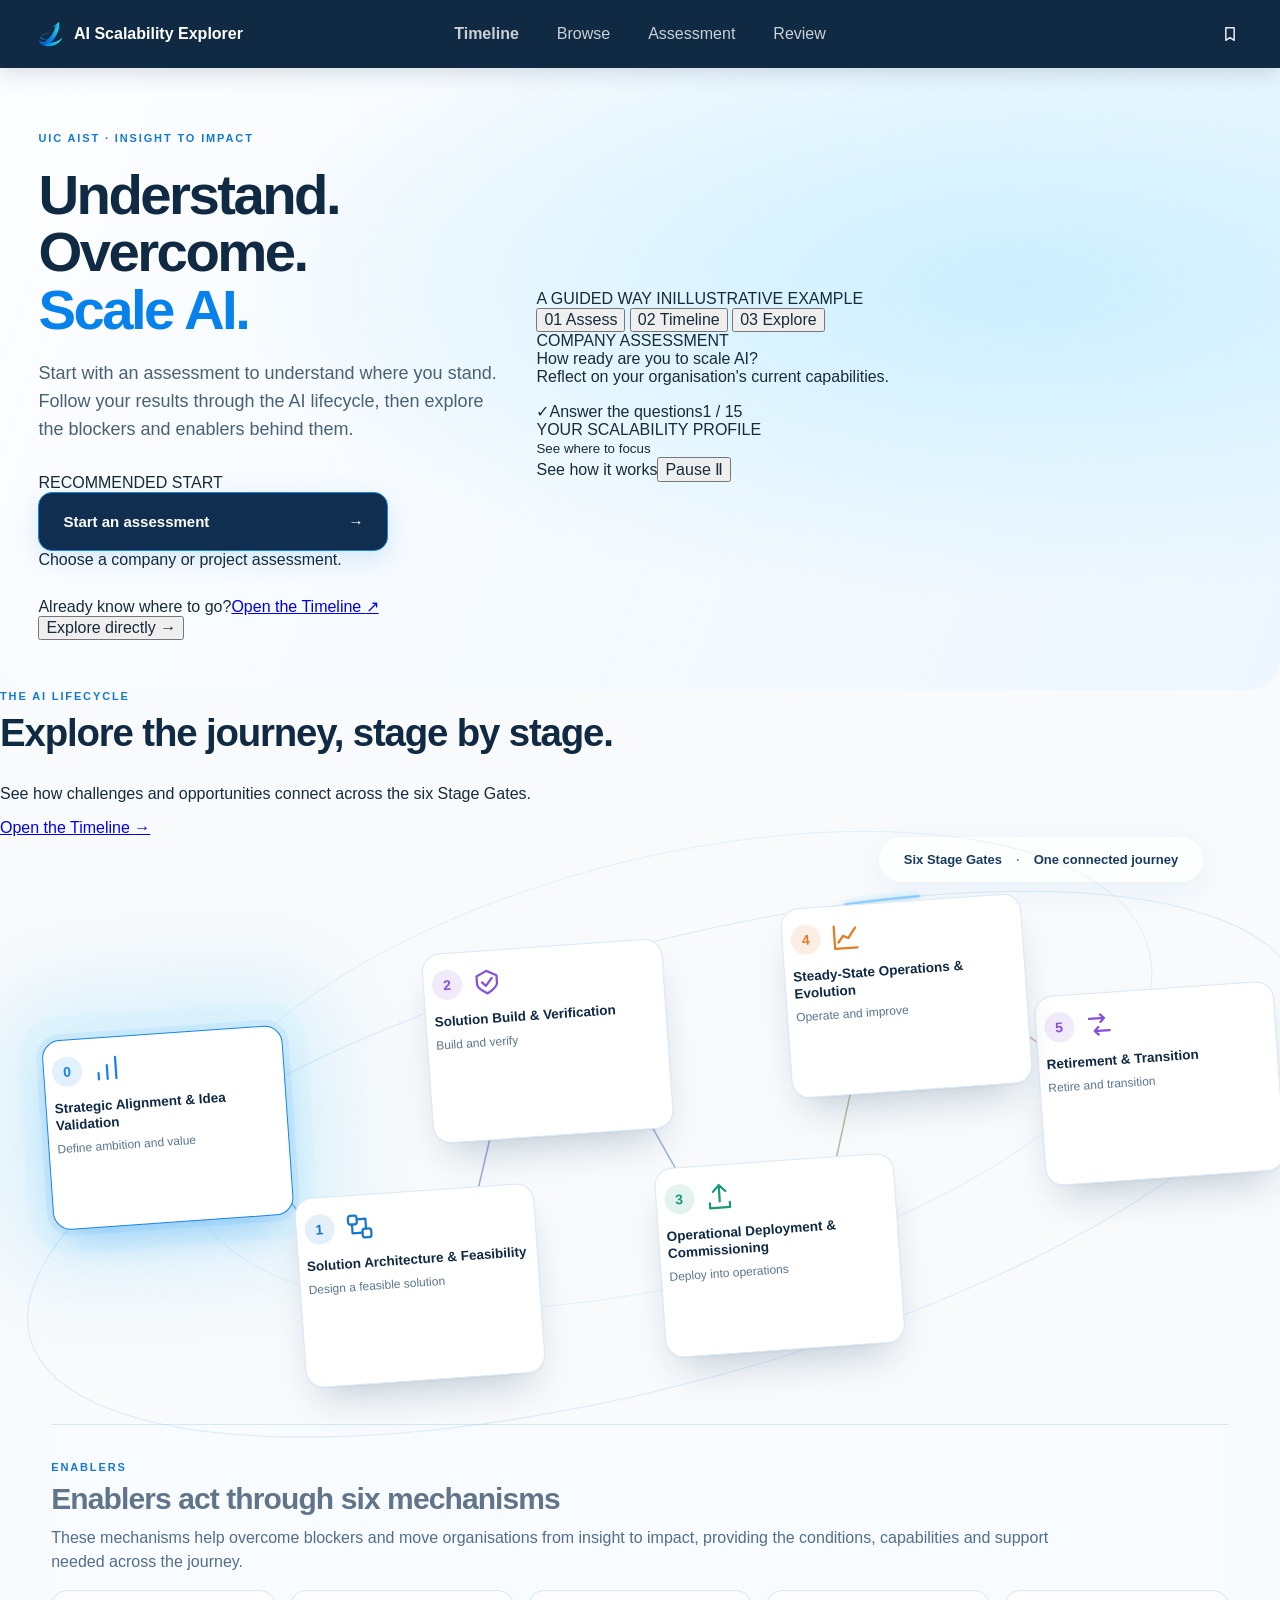
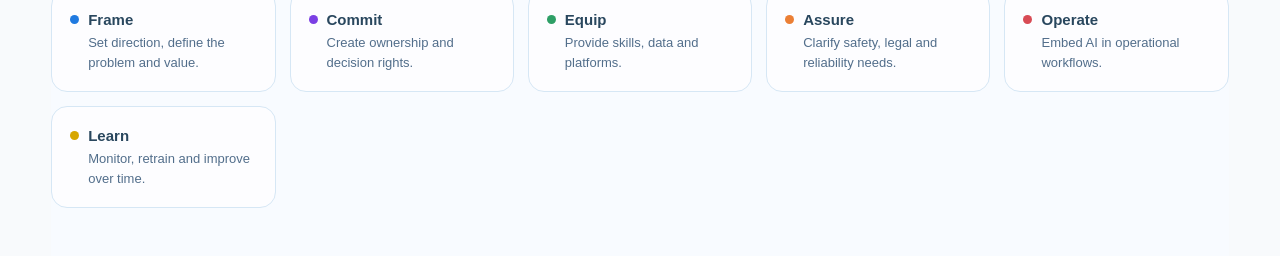
==== commit 1580c9a6: "Guide visitors from assessment to exploration" ====
--- a/index.html
+++ b/index.html
@@ -834,7 +834,7 @@
 </style>
   <link rel="stylesheet" href="dependencies.css" />
   <link rel="stylesheet" href="stage-dependencies.css?v=20261002-stage-map" />
-<link rel="stylesheet" href="community-metadata.css" /><link rel="stylesheet" href="entry.css?v=20261021-depth">
+<link rel="stylesheet" href="community-metadata.css" /><link rel="stylesheet" href="entry.css?v=20261123-guided">
   <link rel="stylesheet" href="review.css?v=20261029" />
 </head>
 <body>
@@ -1025,29 +1025,66 @@
         <div class="hero-copy">
           <p class="eyebrow">UIC AIST · Insight to impact</p>
           <h1>Understand.<br>Overcome.<br><span>Scale AI.</span></h1>
-          <p class="lead">Start with a maturity assessment to discover where you are ready to scale, then explore the timeline to understand what is missing. Or dive straight into the explorer.</p>
+          <p class="lead">Start with an assessment to understand where you stand. Follow your results through the AI lifecycle, then explore the blockers and enablers behind them.</p>
           <div class="hero-actions">
-            <a class="hero-cta" href="./assessment-preview/">Start with an Assessment <span aria-hidden="true">→</span></a>
-            <span class="recommended">★ Recommended first step</span>
-            <a class="hero-timeline" href="./timeline/">Explore the Timeline <span aria-hidden="true">→</span></a>
-            <button class="hero-browse" data-entry="explore">Browse the explorer instead →</button>
+            <div class="primary-entry"><span class="entry-recommended">RECOMMENDED START</span><a class="hero-cta" href="./assessment-preview/">Start an assessment <span aria-hidden="true">→</span></a><p>Choose a company or project assessment.</p></div>
+            <div class="entry-shortcuts"><span>Already know where to go?</span><a href="./timeline/">Open the Timeline <span aria-hidden="true">↗</span></a><button data-entry="explore">Explore directly <span aria-hidden="true">→</span></button></div>
           </div>
         </div>
-        <div class="hero-visual">
-          ${timelinePreviewSvg()}
-          
-        </div>
+        <div class="hero-visual"><div class="intro-film" aria-label="How to use the Explorer">
+          <div class="film-top"><span class="film-kicker">A GUIDED WAY IN</span><span class="film-example">ILLUSTRATIVE EXAMPLE</span></div>
+          <div class="film-steps" role="group" aria-label="Explore the three steps">
+            <button type="button" data-film-step="0" aria-pressed="true"><span>01</span> Assess</button>
+            <button type="button" data-film-step="1" aria-pressed="false"><span>02</span> Timeline</button>
+            <button type="button" data-film-step="2" aria-pressed="false"><span>03</span> Explore</button>
+          </div>
+          <div class="film-stage" aria-live="off">
+            <div class="film-scene" data-scene="0"><div class="scene-heading"><span class="scene-dot"></span> COMPANY ASSESSMENT</div><div class="scene-question">How ready are you to scale AI?</div><p>Reflect on your organisation's current capabilities.</p><div class="scene-choice"><span class="choice-icon">✓</span><span>Answer the questions</span><span class="choice-count">1 / 15</span></div><div class="scene-result"><span>YOUR SCALABILITY PROFILE</span><div class="scene-bars"><i></i><i></i><i></i><i></i><i></i></div><small>See where to focus</small></div></div>
+            <div class="film-scene" data-scene="1" hidden><div class="scene-heading"><span class="scene-dot"></span> FOLLOW YOUR RESULTS</div><div class="scene-question">See the bigger picture.</div><p>Follow your assessment through the AI lifecycle.</p><div class="scene-track"><span>ALIGN</span><span>DESIGN</span><span>BUILD</span><span>DEPLOY</span><span>OPERATE</span></div><div class="scene-marker"><span>●</span><div><strong>Find where challenges appear</strong><small>Understand them in context</small></div></div></div>
+            <div class="film-scene" data-scene="2" hidden><div class="scene-heading"><span class="scene-dot"></span> EXPLORE CONNECTIONS</div><div class="scene-question">From insight to action.</div><p>Investigate how blockers connect to enablers.</p><div class="scene-network"><div><small>BLOCKER</small><strong>A challenge to scale</strong></div><span aria-hidden="true">→</span><div><small>ENABLER</small><strong>A way forward</strong></div></div><div class="scene-caption">Explore dependencies, context and practical actions.</div></div>
+          </div>
+          <div class="film-footer"><span>See how it works</span><button type="button" class="film-pause" aria-label="Pause animation">Pause <span aria-hidden="true">Ⅱ</span></button></div>
+        </div></div>
       </div>
     </section>
+    <section class="lifecycle-section"><div class="lifecycle-heading"><div><p class="eyebrow">THE AI LIFECYCLE</p><h2>Explore the journey, stage by stage.</h2><p>See how challenges and opportunities connect across the six Stage Gates.</p></div><a href="./timeline/" class="lifecycle-link">Open the Timeline <span aria-hidden="true">→</span></a></div><div class="lifecycle-art hero-visual">${timelinePreviewSvg()}</div></section>
     <section class="framework-strip">
       <p class="eyebrow">Enablers</p><h2 class="framework-title">Enablers act through six mechanisms</h2><p class="mechanism-intro">These mechanisms help overcome blockers and move organisations from insight to impact, providing the conditions, capabilities and support needed across the journey.</p>
       <div class="mechanism-explainer-grid">${mechs}</div>
     </section>`;
   mountJourneyConnections();
+  mountIntroFilm();
   app.querySelectorAll('[data-entry]').forEach(btn => btn.addEventListener('click', () => {
     const action = btn.dataset.entry;
     if (action === 'role') openRolePicker(); else navigate(action);
   }));
+}
+function mountIntroFilm() {
+  const film = app.querySelector('.intro-film');
+  if (!film) return;
+  const steps = [...film.querySelectorAll('[data-film-step]')];
+  const scenes = [...film.querySelectorAll('[data-scene]')];
+  const pause = film.querySelector('.film-pause');
+  const reduced = window.matchMedia('(prefers-reduced-motion: reduce)');
+  let current = 0, playing = !reduced.matches;
+  function show(index) {
+    current = index;
+    scenes.forEach((scene,i)=>{ scene.hidden=i!==index; });
+    steps.forEach((step,i)=>step.setAttribute('aria-pressed',String(i===index)));
+  }
+  function updatePause() {
+    pause.textContent = playing ? 'Pause Ⅱ' : 'Play ▶';
+    pause.setAttribute('aria-label',playing ? 'Pause animation' : 'Play animation');
+  }
+  steps.forEach((button,i)=>button.addEventListener('click',()=>{playing=false;show(i);updatePause();}));
+  pause.addEventListener('click',()=>{playing=!playing;updatePause();});
+  const onMotionChange=()=>{if(reduced.matches){playing=false;updatePause();}};
+  reduced.addEventListener?.('change',onMotionChange);
+  show(0); updatePause();
+  const timer=setInterval(()=>{
+    if (!film.isConnected) { clearInterval(timer); reduced.removeEventListener?.('change',onMotionChange); return; }
+    if (playing && !document.hidden && !film.contains(document.activeElement)) show((current+1)%scenes.length);
+  },6000);
 }
 function entryCard(title, text, link, action, symbol) {
   return `<button class="entry-card" data-entry="${action}"><div class="entry-icon">${symbol}</div><h3>${title}</h3><p>${text}</p><span class="card-link">${link} →</span></button>`;
@@ -1101,7 +1138,7 @@
     '<path d="M4 7h12l-3-3m3 3-3 3M20 17H8l3-3m-3 3 3 3"/>'
   ];
   const captions=['Define ambition and value','Design a feasible solution','Build and verify','Deploy into operations','Operate and improve','Retire and transition'];
-  return `<div class="journey-pill">Assessment <span>→</span> Timeline <span>→</span> Action</div><div class="journey-art">
+  return `<div class="journey-pill">Six Stage Gates <span>·</span> One connected journey</div><div class="journey-art">
     <svg class="journey-orbits" viewBox="0 0 1000 650" preserveAspectRatio="none" aria-hidden="true" focusable="false">
       <g transform="rotate(-18 500 325)">
         <ellipse class="orbit-track" cx="500" cy="355" rx="520" ry="235"/>
@@ -1117,7 +1154,11 @@
 function renderExplore() {
   app.innerHTML=`<section class="page narrow"><p class="eyebrow">Browse</p><h2>Explore the knowledge structure.</h2><p class="lead">Discover related blockers through communities, or follow the dependencies between them.</p><div class="path-grid">
   <button class="path-card" id="byDomain"><div class="path-visual">▦</div><h3>Communities</h3><p>Explore related blockers and their enablers.</p><span class="card-link">Explore communities →</span></button>
+  <button class="path-card" id="byNewDependencies"><div class="path-visual">↗</div><h3>New Dependencies</h3><p>Compare original and updated blocker connections.</p><span class="card-link">Compare dependencies →</span></button>
+  <button class="path-card" id="byNewCommunities"><div class="path-visual">▦</div><h3>New Communities</h3><p>Explore the community view with the updated dependencies.</p><span class="card-link">Explore new communities →</span></button>
   <button class="path-card" id="byDependencies"><div class="path-visual">↗</div><h3>Dependencies</h3><p>Understand what depends on what, and where to act first.</p><span class="card-link">Explore dependencies →</span></button></div></section>`;
+  document.getElementById('byNewDependencies').onclick=()=>{ window.location.href='./new-dependencies/index.html'; };
+  document.getElementById('byNewCommunities').onclick=()=>{ window.location.href='./new-communities/index.html'; };
   document.getElementById('byDomain').onclick=()=>navigate('domains');
   document.getElementById('byDependencies').onclick=()=>navigate('dependencies');
 }
@@ -2396,3 +2437,4 @@
 </script>
 </body>
 </html>
+
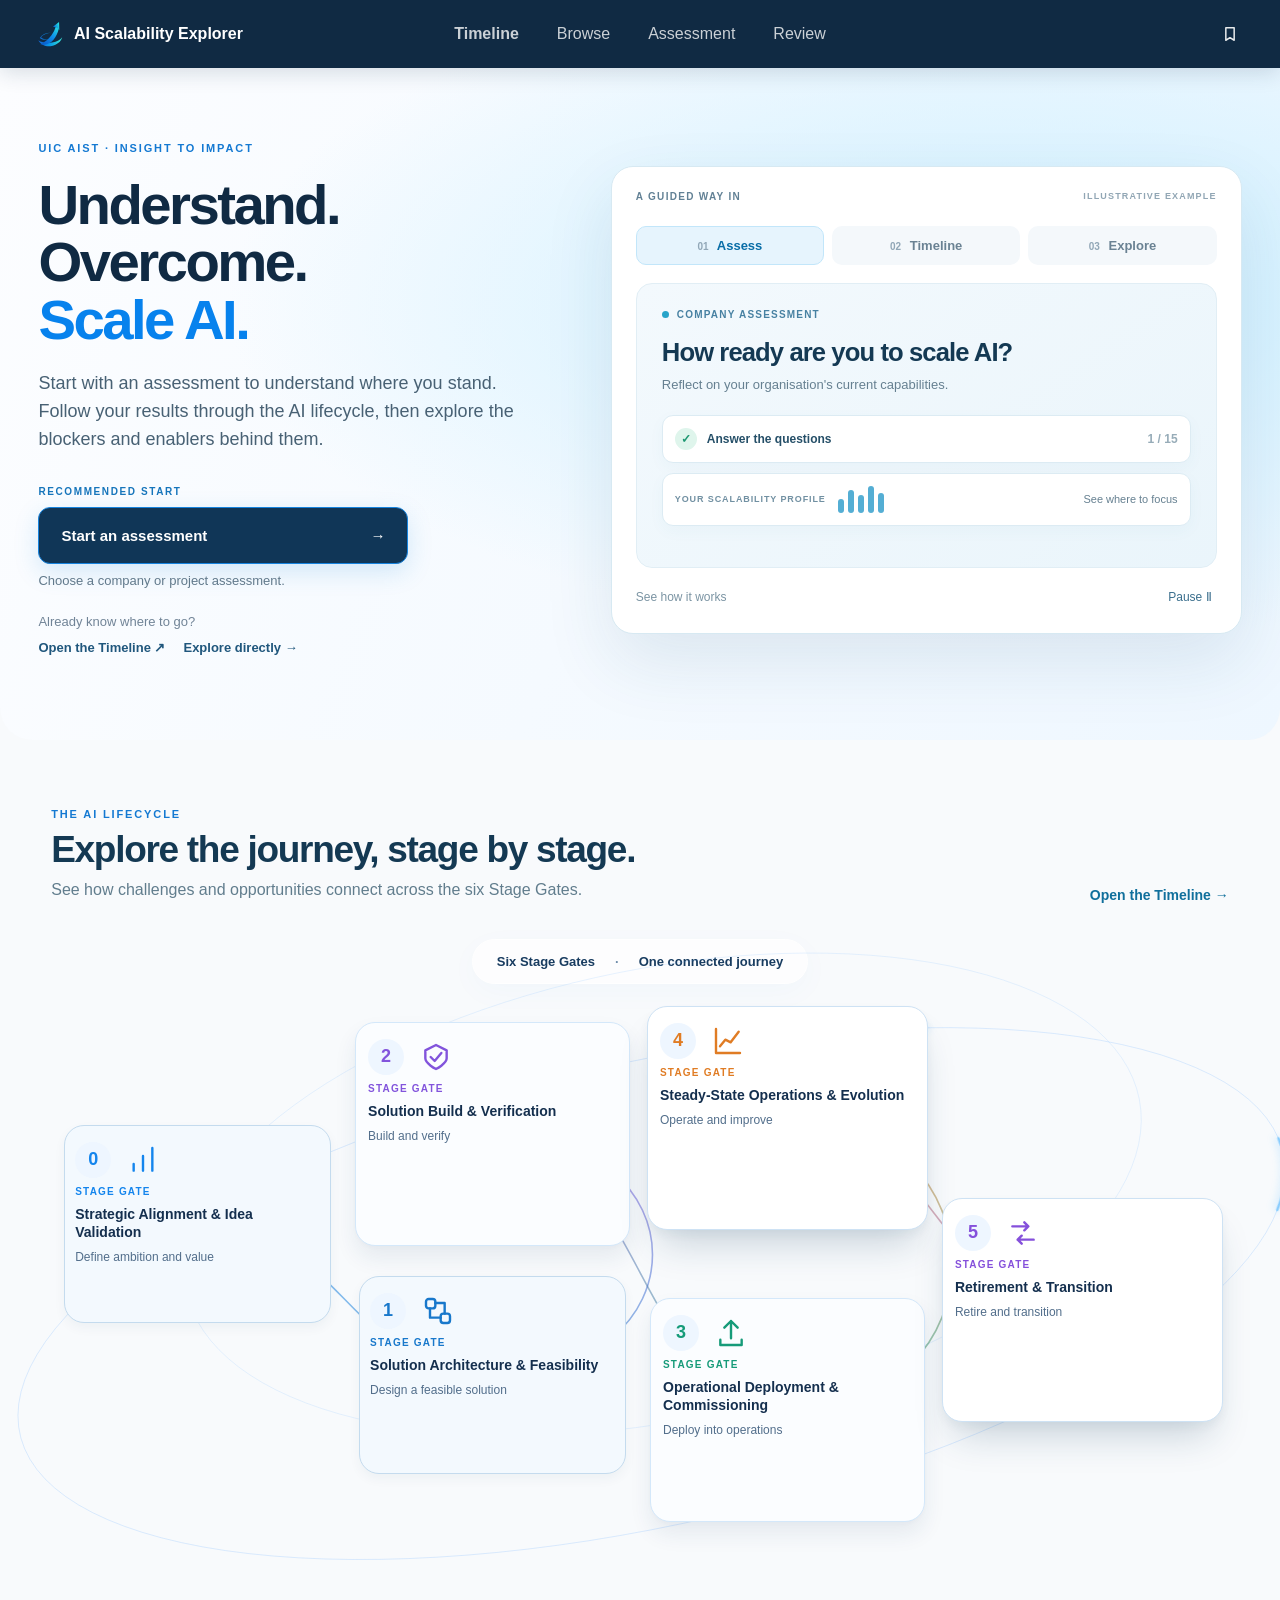
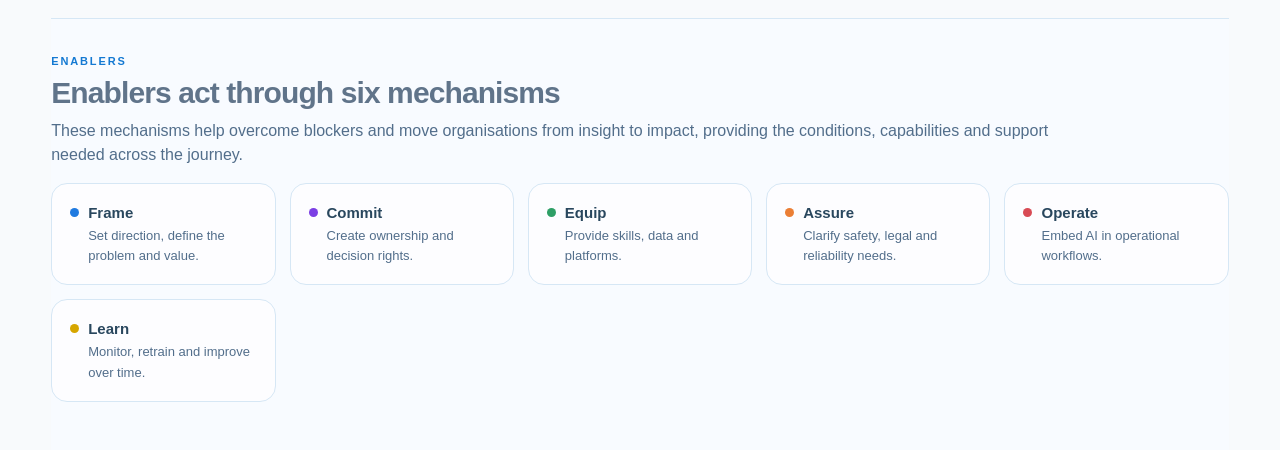
==== commit cc87f140: "Use revised dependency analysis across Explorer" ====
--- a/index.html
+++ b/index.html
@@ -943,7 +943,7 @@
   if (window.__EXPLORER_DATA__) {
     state.data = window.__EXPLORER_DATA__;
   } else {
-    const res = await fetch('data/explorer-data.json?v=20261001-gates-0-5', {cache: 'no-cache'});
+    const res = await fetch('data/new-dependencies/explorer-data.json', {cache: 'no-cache'});
     state.data = await res.json();
   }
   updateBookmarkCount();
@@ -1155,10 +1155,10 @@
   app.innerHTML=`<section class="page narrow"><p class="eyebrow">Browse</p><h2>Explore the knowledge structure.</h2><p class="lead">Discover related blockers through communities, or follow the dependencies between them.</p><div class="path-grid">
   <button class="path-card" id="byDomain"><div class="path-visual">▦</div><h3>Communities</h3><p>Explore related blockers and their enablers.</p><span class="card-link">Explore communities →</span></button>
   <button class="path-card" id="byNewDependencies"><div class="path-visual">↗</div><h3>New Dependencies</h3><p>Compare original and updated blocker connections.</p><span class="card-link">Compare dependencies →</span></button>
-  <button class="path-card" id="byNewCommunities"><div class="path-visual">▦</div><h3>New Communities</h3><p>Explore the community view with the updated dependencies.</p><span class="card-link">Explore new communities →</span></button>
+  <button class="path-card" id="byNewCommunities"><div class="path-visual">▦</div><h3>Original Communities</h3><p>Compare the previous community view with the revised analysis.</p><span class="card-link">View original communities →</span></button>
   <button class="path-card" id="byDependencies"><div class="path-visual">↗</div><h3>Dependencies</h3><p>Understand what depends on what, and where to act first.</p><span class="card-link">Explore dependencies →</span></button></div></section>`;
   document.getElementById('byNewDependencies').onclick=()=>{ window.location.href='./new-dependencies/index.html'; };
-  document.getElementById('byNewCommunities').onclick=()=>{ window.location.href='./new-communities/index.html'; };
+  document.getElementById('byNewCommunities').onclick=()=>{ window.location.href='./communities/?version=original'; };
   document.getElementById('byDomain').onclick=()=>navigate('domains');
   document.getElementById('byDependencies').onclick=()=>navigate('dependencies');
 }
--- a/entry.css
+++ b/entry.css
@@ -185,94 +185,60 @@
   .journey-card { transition: none; }
 }
 
-/* Landing illustration: coloured milestones and a connected zigzag journey. */
-.hero-visual .journey-pill {
-  margin: 0 6% 22px auto; gap: 14px;
-  background: #ffffffcc; box-shadow: 0 8px 30px #1479d212;
-}
-.hero-visual .journey-pill b { display: inline-flex; align-items: center; gap: 8px; color: #183c60; }
-.hero-visual .journey-pill b::before {
-  content: ''; width: 20px; height: 10px; flex: 0 0 20px;
-  background: radial-gradient(circle at 5px 50%,var(--c) 4px,transparent 4.5px),
-    linear-gradient(var(--c),var(--c)) 8px 50% / 12px 2px no-repeat;
-}
-.hero-visual .jc-lines, .hero-visual .jc-dots {
-  position: absolute; inset: 0; width: 100%; height: 100%; overflow: visible; pointer-events: none;
-}
-.hero-visual .jc-lines { z-index: 1; }
-.hero-visual .jc-dots { z-index: 4; }
-.jc-lines path {
-  fill: none; stroke-width: 2; stroke-linecap: round;
-  transition: opacity .2s, stroke-width .2s;
-}
-.jc-dots circle { fill: #fff; stroke-width: 2.5; transition: opacity .2s; }
-.jc-lines .is-dim, .jc-dots .is-dim { opacity: .2; }
-.jc-lines .is-on { stroke-width: 3; }
-@media (min-width: 1200px) {
-  .hero-visual .journey-art {
-    display: block; position: relative; height: 520px; padding: 0;
-    margin: 0 2% 0 4%; transform: rotate(-4deg); transform-origin: 50% 50%;
-  }
-  .hero-visual .journey-art .journey-card {
-    position: absolute; left: var(--x); top: var(--y); width: 17.5%;
-    min-height: 190px; padding: 16px 12px; margin: 0; gap: 6px;
-    background: #fff; border: 1px solid #dbe9f6; border-radius: 18px;
-    box-shadow: 0 1px 2px #102f500a, 0 22px 40px -16px #173f5f45;
-    transform: none; animation: none; z-index: 2;
-  }
-  .hero-visual .journey-art .journey-0 { --x: 0%; --y: 95px; }
-  .hero-visual .journey-art .journey-1 { --x: 20%; --y: 270px; }
-  .hero-visual .journey-art .journey-2 { --x: 32%; --y: 35px; z-index: 3; }
-  .hero-visual .journey-art .journey-3 { --x: 50%; --y: 265px; }
-  .hero-visual .journey-art .journey-4 { --x: 63.5%; --y: 15px; z-index: 3; }
-  .hero-visual .journey-art .journey-5 { --x: 82.5%; --y: 120px; }
-  .hero-visual .journey-art .journey-0 {
-    border: 1.5px solid #1485ed;
-    box-shadow: 0 0 0 6px #1485ed12, 0 0 0 24px #57c9ff0c,
-      0 0 90px 40px #57c9ff33, 0 22px 40px -16px #1485ed66;
-  }
-  .hero-visual .journey-art .journey-0::before { content: none; }
-  .hero-visual .journey-card-heading { gap: 10px; margin-bottom: 8px; }
-  .hero-visual .journey-number {
-    width: 30px; height: 30px; font-size: 14px; flex-shrink: 0;
-    background: color-mix(in srgb,var(--journey-color) 12%,#fff);
-  }
-  .hero-visual .journey-icon { width: 30px; height: 30px; flex-shrink: 0; }
-  .hero-visual .journey-card small { display: none; }
-  .hero-visual .journey-card strong { font-size: 14px; font-weight: 800; line-height: 1.25; color: #0f2a47; }
-  .hero-visual .journey-caption { font-size: 12px; line-height: 1.4; color: #5a7590; }
-  .hero-visual .journey-art .journey-card:hover,
-  .hero-visual .journey-art .journey-card:focus-visible {
-    border-color: var(--journey-color);
-    box-shadow: 0 0 0 4px color-mix(in srgb,var(--journey-color) 14%,transparent),
-      0 24px 44px -16px #173f5f55;
-  }
-}
-@media (min-width: 1200px) and (max-width: 1439px) {
-  .hero-visual .journey-art .journey-card { width: 20%; padding-inline: 8px; }
-  .hero-visual .journey-art .journey-4 { --x: 62%; }
-  .hero-visual .journey-card strong { font-size: 13.5px; }
-}
-@media (prefers-reduced-motion: no-preference) {
-  .jc-lines:not(.jc-done) path {
-    stroke-dasharray: 1; stroke-dashoffset: 1;
-    animation: jc-draw .8s ease forwards; animation-delay: calc(var(--i) * 150ms + .3s);
-  }
-  .jc-dots:not(.jc-done) circle {
-    opacity: 0; animation: jc-pop .3s ease forwards; animation-delay: calc(var(--i) * 150ms + .3s);
-  }
-}
-@keyframes jc-draw { to { stroke-dashoffset: 0; } }
-@keyframes jc-pop { to { opacity: 1; } }
-@media (max-width: 1199px) {
-  .hero-visual .jc-lines, .hero-visual .jc-dots { display: none; }
-  .hero-visual .journey-pill { margin-inline: auto; }
-}
-@media (max-width: 600px) {
-  .hero-visual .journey-pill { gap: 8px; padding: 12px; font-size: 12px; }
-  .hero-visual .journey-pill b { gap: 5px; }
-  .hero-visual .journey-pill b::before { width: 15px; flex-basis: 15px; }
-}
-@media (prefers-reduced-motion: reduce) {
-  .jc-lines path, .jc-dots circle { animation: none; transition: none; }
-}
+/* Assessment-first introduction and illustrative walkthrough. */
+.hero { padding: 74px 0 82px; }
+.hero-grid { grid-template-columns: minmax(0,.88fr) minmax(0,1.12fr); gap: clamp(38px,6vw,96px); }
+.hero-copy .lead { max-width: 520px; }
+.hero-actions { display: flex; flex-direction: column; align-items: flex-start; gap: 26px; margin-top: 32px; }
+.primary-entry { width: min(100%, 370px); }
+.entry-recommended { display: block; color: #1675bb; font-size: 10px; letter-spacing: .16em; font-weight: 800; margin-bottom: 10px; }
+.primary-entry .hero-cta { width: 100%; box-sizing: border-box; background: #103657; color: #fff; padding: 19px 22px; border-radius: 12px; }
+.primary-entry p { margin: 9px 0 0; color: #61798b; font-size: 13px; }
+.entry-shortcuts { display: flex; flex-wrap: wrap; align-items: center; gap: 8px 18px; font-size: 13px; }
+.entry-shortcuts > span { width: 100%; color: #718497; }
+.entry-shortcuts a, .entry-shortcuts button { border: 0; background: transparent; padding: 3px 0; color: #20577d; font: inherit; font-weight: 700; text-decoration: none; cursor: pointer; }
+.entry-shortcuts a:hover, .entry-shortcuts button:hover { text-decoration: underline; }
+.intro-film { background: #fff; border: 1px solid #d7e9f2; border-radius: 22px; padding: 24px; box-shadow: 0 28px 70px #1d55741c; overflow: hidden; }
+.film-top { display: flex; justify-content: space-between; gap: 12px; align-items: center; }
+.film-kicker, .film-example { font-size: 10px; font-weight: 800; letter-spacing: .13em; color: #628195; }
+.film-example { color: #91a6b4; font-size: 9px; }
+.film-steps { display: grid; grid-template-columns: repeat(3,1fr); gap: 8px; margin: 24px 0 18px; }
+.film-steps button { border: 1px solid transparent; border-radius: 10px; padding: 11px 8px; background: #f4f8fb; color: #6a8293; font-size: 13px; font-weight: 700; cursor: pointer; }
+.film-steps button span { margin-right: 5px; font-size: 10px; color: #91a7b7; }
+.film-steps button[aria-pressed="true"] { background: #e6f4fd; border-color: #c2e6fa; color: #086da7; }
+.film-stage { min-height: 285px; border-radius: 16px; background: linear-gradient(145deg,#f3f9fd,#eaf5fb); border: 1px solid #e1eef5; padding: 25px; }
+.film-scene[hidden] { display: none; }
+.scene-heading { color: #4781a2; font-weight: 800; font-size: 10px; letter-spacing: .12em; display: flex; align-items: center; gap: 8px; }
+.scene-dot { width: 7px; height: 7px; background: #28a4c9; border-radius: 50%; }
+.scene-question { margin-top: 17px; color: #143953; font-size: clamp(21px,2vw,27px); font-weight: 750; letter-spacing: -.035em; line-height: 1.18; }
+.film-scene p { margin: 8px 0 20px; font-size: 13px; line-height: 1.5; color: #668091; }
+.scene-choice, .scene-result, .scene-marker, .scene-network > div { background: #fff; border: 1px solid #dcebf3; border-radius: 11px; box-shadow: 0 5px 16px #2a77930a; }
+.scene-choice { display: flex; align-items: center; gap: 10px; padding: 12px; color: #254f68; font-size: 12px; font-weight: 700; }
+.choice-icon { display: grid; place-items: center; background: #dff5ec; color: #1d9871; width: 22px; height: 22px; border-radius: 50%; }
+.choice-count { color: #97acb8; margin-left: auto; font-weight: 600; }
+.scene-result { margin-top: 10px; padding: 12px; display: flex; align-items: center; gap: 12px; flex-wrap: wrap; }
+.scene-result > span, .scene-network small { font-size: 9px; color: #7190a2; font-weight: 800; letter-spacing: .1em; }
+.scene-result small { margin-left: auto; color: #668091; font-size: 11px; }
+.scene-bars { height: 27px; display: flex; align-items: end; gap: 4px; }
+.scene-bars i { display: block; width: 6px; border-radius: 4px; background: #54aed4; height: 50%; }
+.scene-bars i:nth-child(2) { height: 85%; }.scene-bars i:nth-child(3) { height: 65%; }.scene-bars i:nth-child(4) { height: 100%; }.scene-bars i:nth-child(5) { height: 72%; }
+.scene-track { display: grid; grid-template-columns: repeat(5,1fr); gap: 4px; margin-top: 28px; }
+.scene-track span { padding: 10px 2px; background: #dceff8; border-radius: 6px; color: #4483a4; text-align: center; font-size: 9px; font-weight: 800; }
+.scene-track span:nth-child(3) { background: #1486b7; color: #fff; }
+.scene-marker { margin-top: 14px; display: flex; gap: 12px; padding: 13px; color: #1591b5; }
+.scene-marker strong, .scene-marker small { display: block; color: #315970; font-size: 12px; }.scene-marker small { color: #7992a0; margin-top: 4px; }
+.scene-network { display: flex; align-items: center; gap: 10px; color: #5fa5c6; }
+.scene-network > div { flex: 1; min-width: 0; padding: 16px 12px; }.scene-network strong { display: block; margin-top: 6px; font-size: 12px; color: #28556d; }
+.scene-caption { margin-top: 18px; font-size: 12px; color: #698899; }
+.film-footer { display: flex; justify-content: space-between; align-items: center; padding-top: 17px; color: #7b94a3; font-size: 12px; }
+.film-pause { border: 0; background: none; padding: 5px; color: #3b6f8d; font-size: 12px; cursor: pointer; }
+.lifecycle-section { width: min(1440px,92%); margin: 0 auto; padding: 68px 0 48px; }
+.lifecycle-heading { display: flex; align-items: end; justify-content: space-between; gap: 24px; }
+.lifecycle-heading h2 { margin: 8px 0; color: #143953; font-size: clamp(27px,3vw,37px); letter-spacing: -.035em; }
+.lifecycle-heading p:not(.eyebrow) { color: #617d8d; margin: 0; line-height: 1.55; }
+.lifecycle-link { flex-shrink: 0; color: #106f9c; font-size: 14px; font-weight: 700; text-decoration: none; }
+.lifecycle-art { margin-top: 36px; }
+@media (max-width: 800px) { .hero-grid { grid-template-columns: 1fr; }.hero { padding: 44px 0 54px; }.hero-visual { margin-top: 0; }.lifecycle-heading { align-items: flex-start; flex-direction: column; }.lifecycle-section { padding-top: 48px; } }
+@media (max-width: 480px) { .intro-film { padding: 16px; }.film-stage { min-height: 280px; padding: 18px; }.film-steps button { font-size: 12px; }.film-steps button span { display: block; margin: 0 0 2px; }.film-example { font-size: 8px; }.scene-result small { width: 100%; margin-left: 0; }.scene-track span { font-size: 7px; } }
+@media (prefers-reduced-motion: no-preference) { .film-scene:not([hidden]) { animation: scene-enter .45s ease both; } @keyframes scene-enter { from { opacity: 0; transform: translateY(7px); } to { opacity: 1; transform: translateY(0); } } }
+
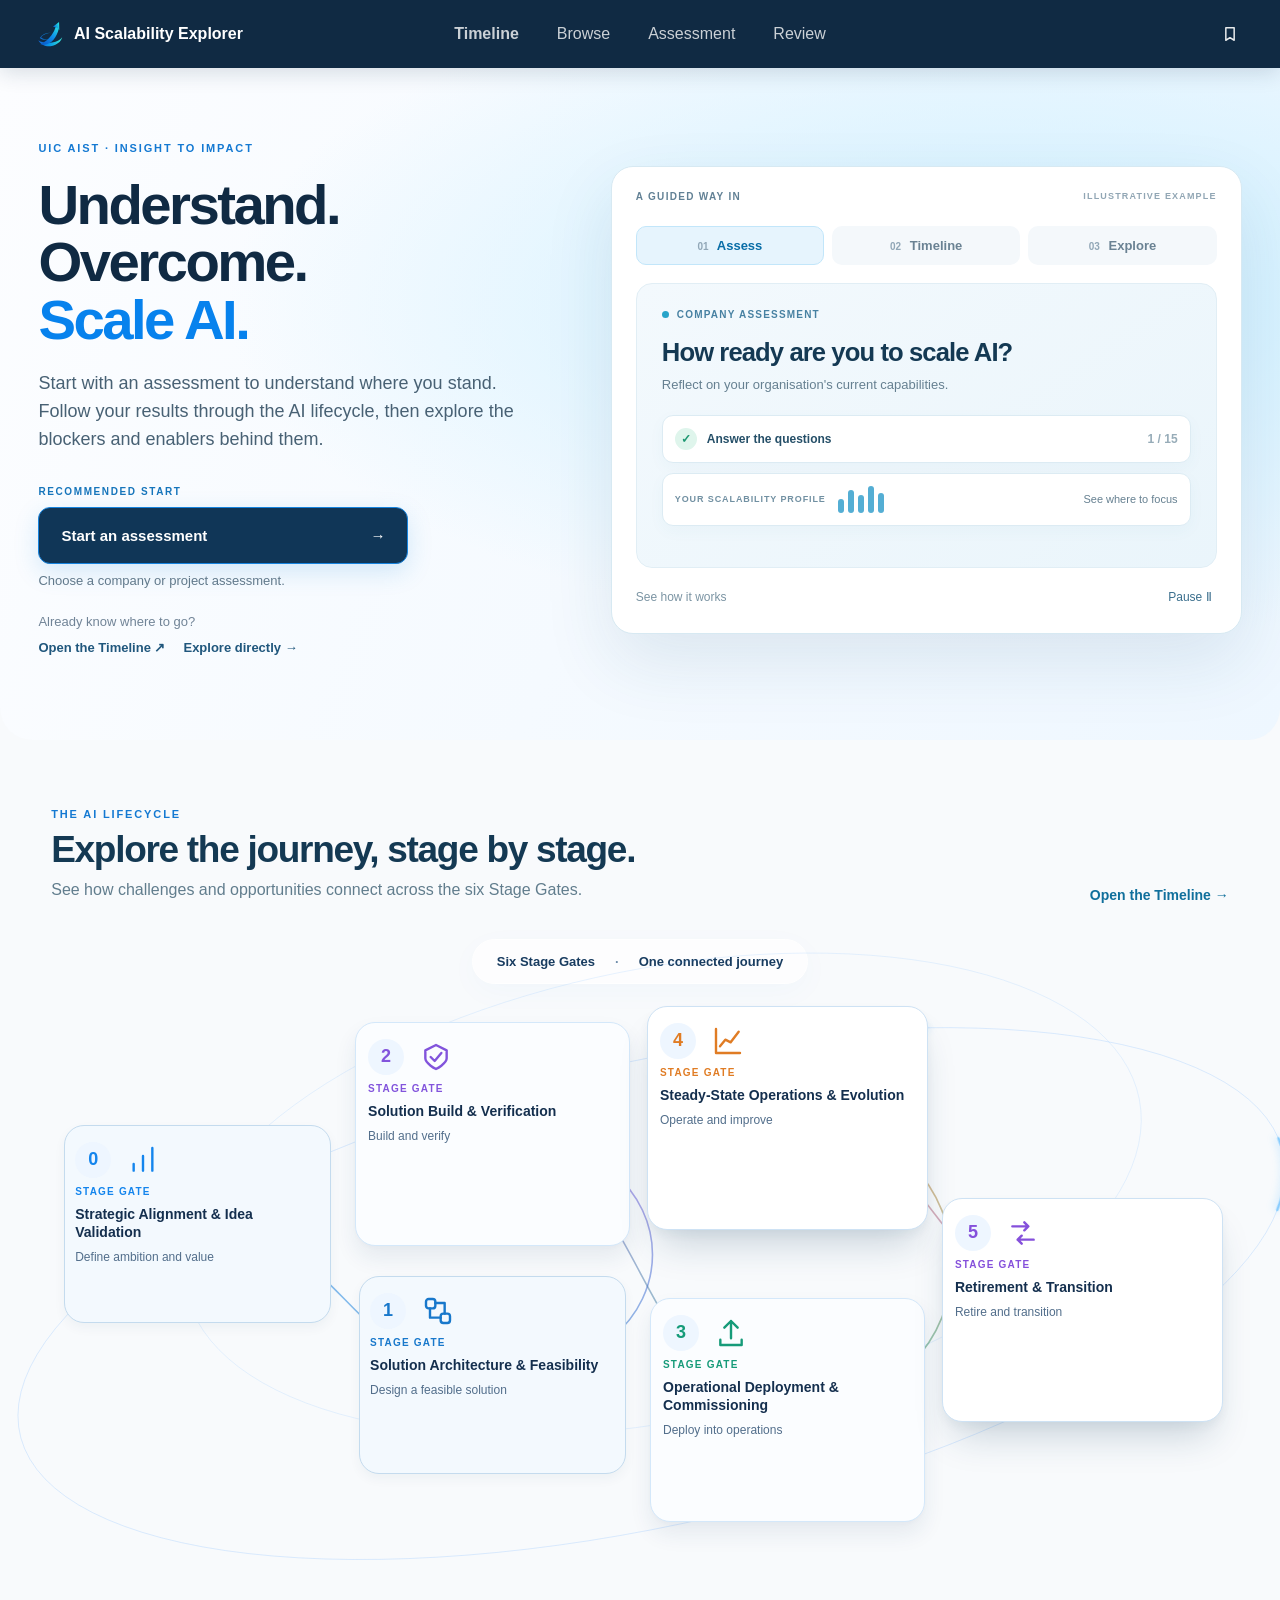
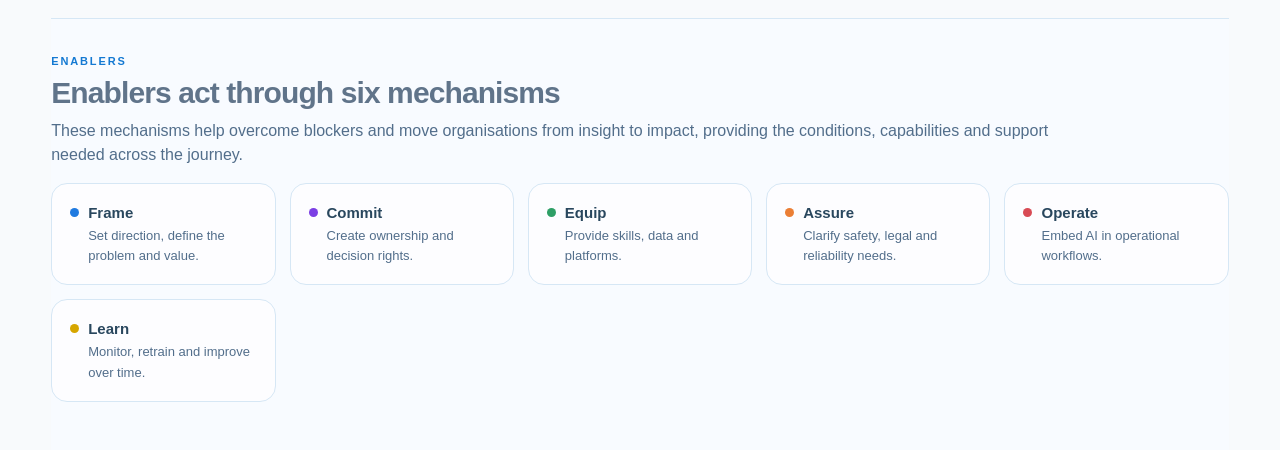
==== commit 182107f3: "Use one Master-derived dependency dataset across Explorer" ====
--- a/index.html
+++ b/index.html
@@ -943,7 +943,7 @@
   if (window.__EXPLORER_DATA__) {
     state.data = window.__EXPLORER_DATA__;
   } else {
-    const res = await fetch('data/new-dependencies/explorer-data.json', {cache: 'no-cache'});
+    const res = await fetch('data/explorer-data.json', {cache: 'no-cache'});
     state.data = await res.json();
   }
   updateBookmarkCount();
@@ -1154,11 +1154,7 @@
 function renderExplore() {
   app.innerHTML=`<section class="page narrow"><p class="eyebrow">Browse</p><h2>Explore the knowledge structure.</h2><p class="lead">Discover related blockers through communities, or follow the dependencies between them.</p><div class="path-grid">
   <button class="path-card" id="byDomain"><div class="path-visual">▦</div><h3>Communities</h3><p>Explore related blockers and their enablers.</p><span class="card-link">Explore communities →</span></button>
-  <button class="path-card" id="byNewDependencies"><div class="path-visual">↗</div><h3>New Dependencies</h3><p>Compare original and updated blocker connections.</p><span class="card-link">Compare dependencies →</span></button>
-  <button class="path-card" id="byNewCommunities"><div class="path-visual">▦</div><h3>Original Communities</h3><p>Compare the previous community view with the revised analysis.</p><span class="card-link">View original communities →</span></button>
   <button class="path-card" id="byDependencies"><div class="path-visual">↗</div><h3>Dependencies</h3><p>Understand what depends on what, and where to act first.</p><span class="card-link">Explore dependencies →</span></button></div></section>`;
-  document.getElementById('byNewDependencies').onclick=()=>{ window.location.href='./new-dependencies/index.html'; };
-  document.getElementById('byNewCommunities').onclick=()=>{ window.location.href='./communities/?version=original'; };
   document.getElementById('byDomain').onclick=()=>navigate('domains');
   document.getElementById('byDependencies').onclick=()=>navigate('dependencies');
 }
